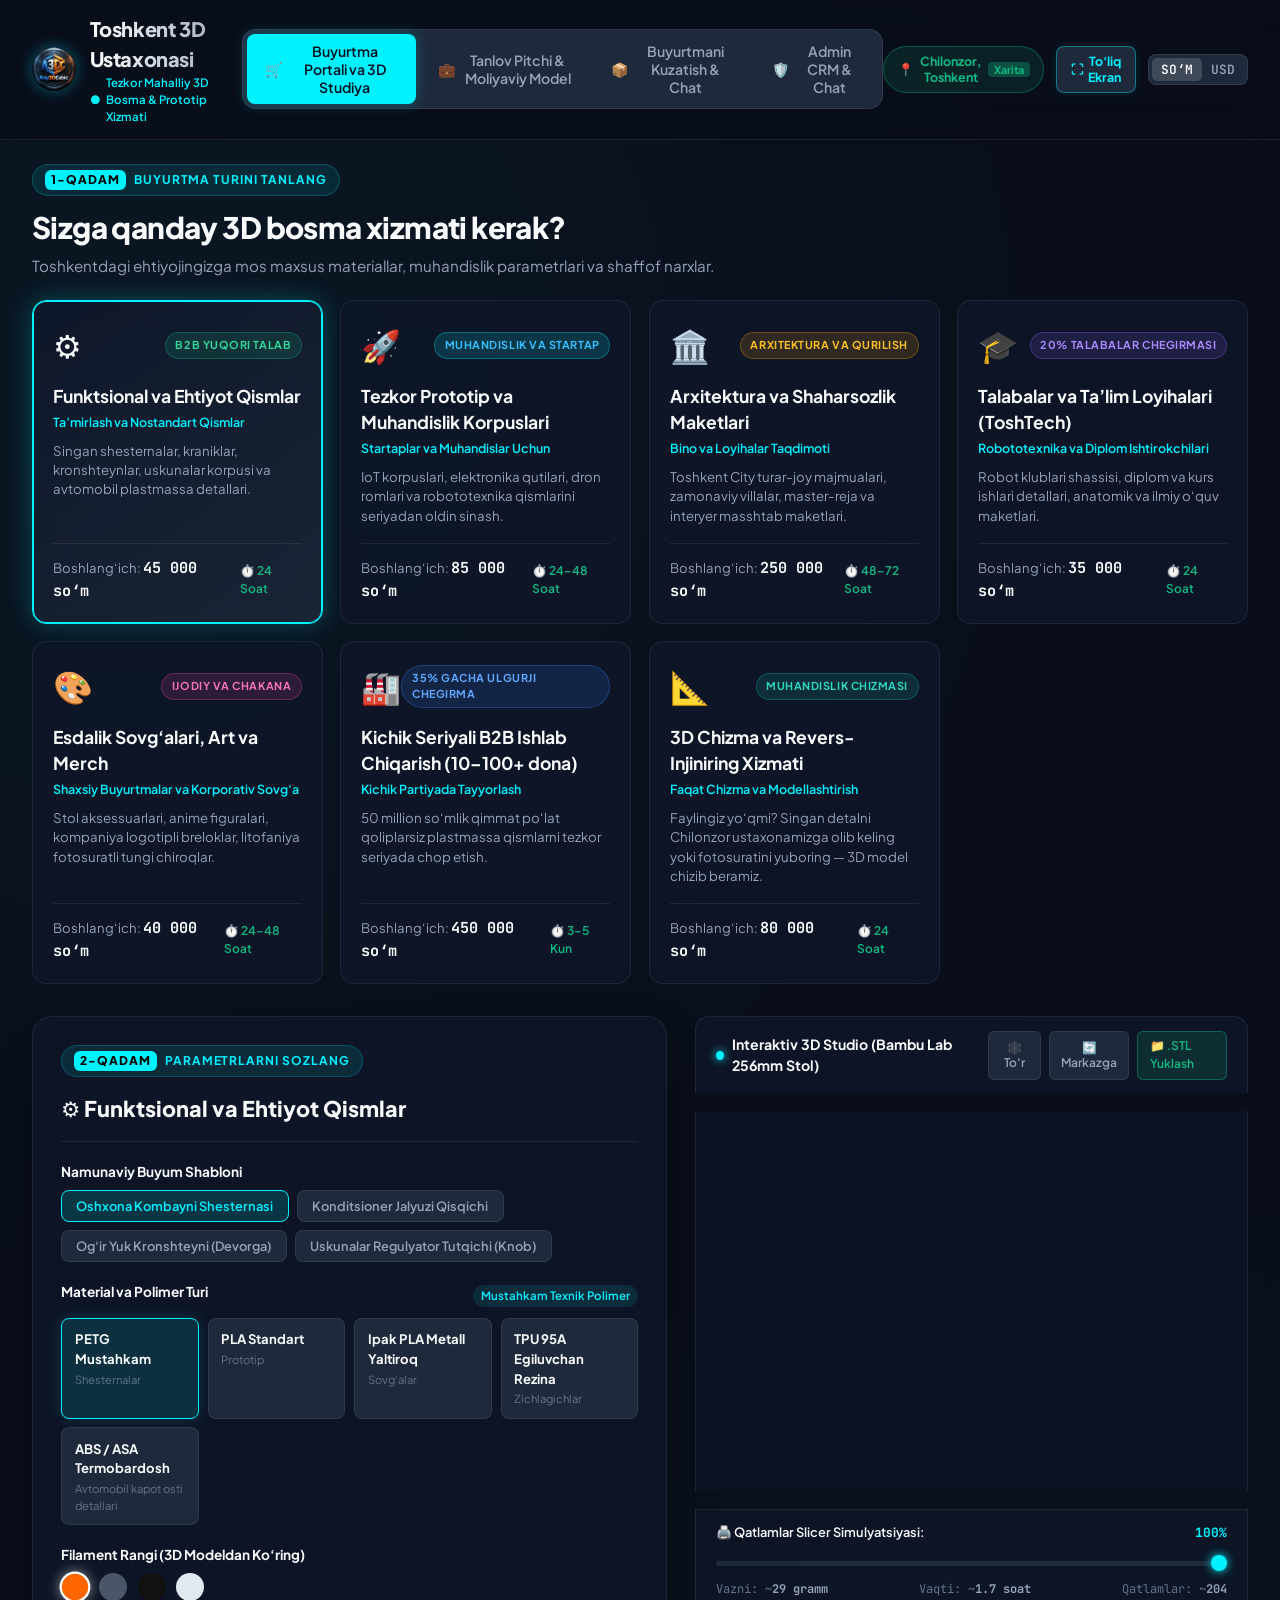
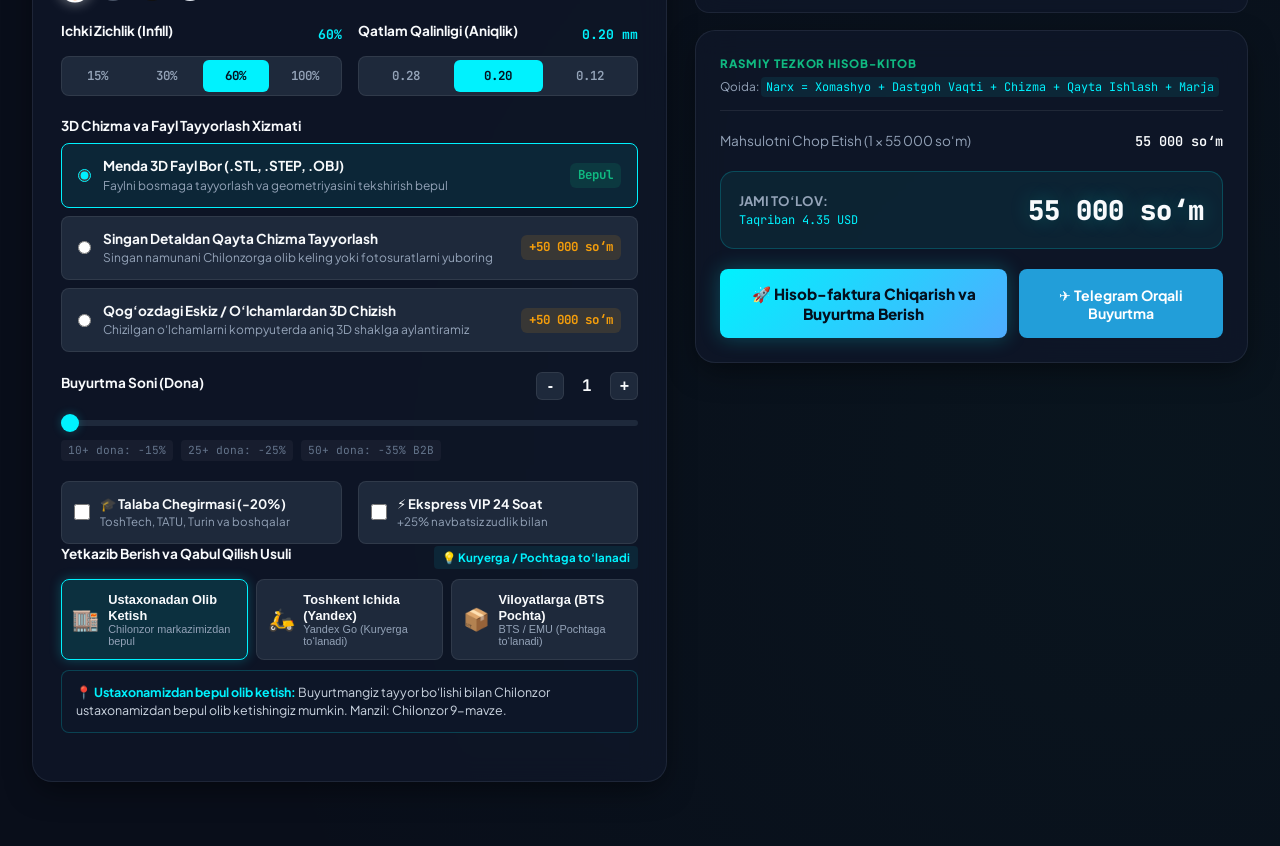
==== 3dprinter/index.html @ c1757b17 "Fix Telegram inline buttons, remove simulation panel from client UI, route approvals exclusively to " ====
<!doctype html>
<html lang="uz">
  <head>
    <meta charset="UTF-8" />
    <meta name="viewport" content="width=device-width, initial-scale=1.0, maximum-scale=1.0, user-scalable=no, viewport-fit=cover" />
    <title>Toshkent 3D Ustaxonasi | 3D Bosma va Tezkor Prototip Xizmati | Biznes Reja va Buyurtma Portali</title>
    <meta name="description" content="Toshkentda tezkor 3D bosma va nostandart ehtiyot qismlar ustaxonasi. Singan shesternalar, muhandislik korpuslari, talabalar loyihalari va me'moriy maketlar 24-48 soat ichida." />
    
    <!-- Telegram Web App SDK (Avtomatik to'liq ekran va Telegram integratsiyasi) -->
    <script src="https://telegram.org/js/telegram-web-app.js"></script>
    <script>
      (function() {
        function expandToFullscreen() {
          if (window.Telegram && window.Telegram.WebApp) {
            var tg = window.Telegram.WebApp;
            try {
              tg.ready();
              tg.expand();
              if (typeof tg.requestFullscreen === 'function') {
                tg.requestFullscreen();
              }
              if (typeof tg.enableClosingConfirmation === 'function') {
                tg.enableClosingConfirmation();
              }
              if (typeof tg.setHeaderColor === 'function') {
                tg.setHeaderColor('#090e1a');
              }
              if (typeof tg.setBackgroundColor === 'function') {
                tg.setBackgroundColor('#090e1a');
              }
            } catch (err) {}
          }
        }
        // Birinchi millisekunddayoq to'liq ekranga yoyish
        expandToFullscreen();
        document.addEventListener('DOMContentLoaded', expandToFullscreen);
        window.addEventListener('load', expandToFullscreen);
        window.addEventListener('focus', expandToFullscreen);
        document.addEventListener('touchstart', expandToFullscreen, { passive: true });
        document.addEventListener('click', expandToFullscreen, { passive: true });

        // Telegram WebView ochilishi davomida dastlabki 5 soniya uzluksiz to'liq ekranga yoyib turish
        var count = 0;
        var poller = setInterval(function() {
          count++;
          expandToFullscreen();
          if (count > 50) {
            clearInterval(poller);
          }
        }, 100);
      })();
    </script>

    <!-- Google Fonts: Plus Jakarta Sans & JetBrains Mono -->
    <link rel="preconnect" href="https://fonts.googleapis.com">
    <link rel="preconnect" href="https://fonts.gstatic.com" crossorigin>
    <link href="https://fonts.googleapis.com/css2?family=JetBrains+Mono:wght@400;500;600;700&family=Plus+Jakarta+Sans:wght@300;400;500;600;700;800&display=swap" rel="stylesheet">

    <!-- Favicon (Any3DCubic 4K Logo) -->
    <link rel="icon" type="image/png" href="./favicon.png" />
    <link rel="apple-touch-icon" href="./logo_128.png" />
    <script type="module" crossorigin src="./assets/index-IKnGh4cv.js"></script>
    <link rel="stylesheet" crossorigin href="./assets/index-DIumQGOo.css">
  </head>
  <body>
    <div id="app"></div>
  </body>
</html>
---- 3dprinter/assets/index-DIumQGOo.css ----
:root{--bg-primary: #090e1a;--bg-secondary: #0f172a;--bg-tertiary: #1e293b;--bg-card: rgba(15, 23, 42, .75);--bg-glass: rgba(30, 41, 59, .5);--border-subtle: rgba(255, 255, 255, .08);--border-focus: rgba(0, 242, 254, .5);--border-card: rgba(148, 163, 184, .12);--accent-cyan: #00f2fe;--accent-cyan-glow: rgba(0, 242, 254, .25);--accent-emerald: #10b981;--accent-emerald-glow: rgba(16, 185, 129, .25);--accent-amber: #f59e0b;--accent-purple: #8b5cf6;--accent-pink: #ec4899;--accent-red: #ef4444;--text-main: #f8fafc;--text-muted: #94a3b8;--text-dim: #64748b;--font-main: "Plus Jakarta Sans", system-ui, -apple-system, sans-serif;--font-mono: "JetBrains Mono", monospace;--radius-sm: 8px;--radius-md: 14px;--radius-lg: 20px;--radius-xl: 28px;--shadow-card: 0 10px 30px -5px rgba(0, 0, 0, .5);--shadow-glow: 0 0 25px rgba(0, 242, 254, .15);--transition: all .25s cubic-bezier(.16, 1, .3, 1)}*{margin:0;padding:0;box-sizing:border-box}html,body{min-height:100vh;min-height:var(--tg-viewport-stable-height, 100vh);width:100%}body{font-family:var(--font-main);background-color:var(--bg-primary);color:var(--text-main);line-height:1.5;-webkit-font-smoothing:antialiased;background-image:radial-gradient(circle at 10% 15%,rgba(0,242,254,.04) 0%,transparent 40%),radial-gradient(circle at 90% 85%,rgba(16,185,129,.04) 0%,transparent 40%);min-height:100vh;overflow-x:hidden}::-webkit-scrollbar{width:8px;height:8px}::-webkit-scrollbar-track{background:var(--bg-primary)}::-webkit-scrollbar-thumb{background:var(--bg-tertiary);border-radius:4px}::-webkit-scrollbar-thumb:hover{background:var(--accent-cyan)}.app-navbar{position:sticky;top:0;z-index:100;background:#090e1ad9;backdrop-filter:blur(20px);-webkit-backdrop-filter:blur(20px);border-bottom:1px solid var(--border-subtle);padding:.85rem 2rem;display:flex;align-items:center;justify-content:space-between}.brand-group{display:flex;align-items:center;gap:.85rem;cursor:pointer}.brand-icon{width:44px;height:44px;background:transparent;border-radius:50%;display:flex;align-items:center;justify-content:center;font-size:1.4rem;box-shadow:0 0 15px #00f2fe59;overflow:hidden;flex-shrink:0}.nav-logo-img{width:100%;height:100%;object-fit:cover;border-radius:50%}.brand-text h1{font-size:1.25rem;font-weight:800;letter-spacing:-.02em;background:linear-gradient(to right,#fff,#94a3b8);-webkit-background-clip:text;-webkit-text-fill-color:transparent}.brand-sub{font-size:.72rem;color:var(--accent-cyan);font-weight:600;display:flex;align-items:center;gap:.35rem}.mode-switcher-nav{display:flex;background:var(--bg-tertiary);padding:4px;border-radius:var(--radius-md);border:1px solid var(--border-subtle);gap:4px}.nav-tab-btn{background:transparent;border:none;color:var(--text-muted);font-family:var(--font-main);font-weight:600;font-size:.88rem;padding:.5rem 1.1rem;border-radius:var(--radius-sm);cursor:pointer;transition:var(--transition);display:flex;align-items:center;gap:.5rem}.tab-text-short{display:none}.tab-text-full{display:inline}.nav-tab-btn:hover{color:var(--text-main);background:#ffffff0d}.nav-tab-btn.active{background:var(--accent-cyan);color:#04101e;box-shadow:0 0 15px var(--accent-cyan-glow)}.nav-tab-btn.active-pitch{background:var(--accent-emerald);color:#04140c;box-shadow:0 0 15px var(--accent-emerald-glow)}.header-right-tools{display:flex;align-items:center;gap:.75rem}.btn-fullscreen-toggle{background:var(--bg-tertiary);border:1px solid rgba(0,242,254,.4);color:var(--accent-cyan);font-family:var(--font-main);font-size:.78rem;font-weight:700;padding:.42rem .85rem;border-radius:var(--radius-sm);cursor:pointer;display:flex;align-items:center;gap:.35rem;transition:var(--transition);box-shadow:0 0 10px #00f2fe1a}.btn-fullscreen-toggle:hover{background:var(--accent-cyan);color:#000;box-shadow:0 0 18px var(--accent-cyan-glow);transform:translateY(-1px)}.currency-toggle{display:flex;background:var(--bg-tertiary);border-radius:var(--radius-sm);padding:3px;border:1px solid var(--border-subtle)}.curr-btn{background:transparent;border:none;color:var(--text-muted);font-family:var(--font-mono);font-size:.8rem;font-weight:600;padding:3px 9px;border-radius:5px;cursor:pointer;transition:var(--transition)}.curr-btn.active{background:#ffffff26;color:var(--text-main)}.btn-location-pill{font-size:.78rem;font-weight:700;padding:.4rem .85rem;border-radius:999px;background:#10b9811f;color:var(--accent-emerald);border:1px solid rgba(16,185,129,.35);display:flex;align-items:center;gap:.4rem;cursor:pointer;transition:var(--transition);font-family:var(--font-main)}.btn-location-pill:hover{background:#10b98140;border-color:#10b981;transform:translateY(-1px);box-shadow:0 0 12px #10b98159}.btn-location-pill .loc-tag{font-size:.68rem;background:#10b9814d;padding:1px 6px;border-radius:4px}.nav-tab-btn.active-admin{background:#00f2fe2e;color:var(--accent-cyan);border-color:var(--accent-cyan);box-shadow:0 0 15px #00f2fe59}.configurator-wrapper{max-width:1440px;margin:0 auto;padding:1.5rem 2rem 4rem}.section-block{margin-bottom:2rem}.section-header{margin-bottom:1.4rem}.step-tag{display:inline-flex;align-items:center;gap:.5rem;font-size:.75rem;font-weight:700;text-transform:uppercase;letter-spacing:.08em;color:var(--accent-cyan);background:#00f2fe1a;padding:.3rem .75rem;border-radius:999px;margin-bottom:.6rem;border:1px solid rgba(0,242,254,.2)}.step-num{color:var(--text-main);background:var(--accent-cyan);color:#000;padding:1px 6px;border-radius:6px;font-weight:800}.section-title{font-size:1.85rem;font-weight:800;letter-spacing:-.02em;margin-bottom:.35rem}.section-subtitle{color:var(--text-muted);font-size:.95rem}.order-type-grid{display:grid;grid-template-columns:repeat(auto-fill,minmax(280px,1fr));gap:1.1rem}.order-type-card{background:var(--bg-card);border:1px solid var(--border-card);border-radius:var(--radius-md);padding:1.25rem;cursor:pointer;transition:var(--transition);position:relative;display:flex;flex-direction:column;justify-content:space-between;-webkit-backdrop-filter:blur(14px);backdrop-filter:blur(14px)}.order-type-card:hover{transform:translateY(-3px);border-color:#00f2fe66;box-shadow:0 12px 25px -8px #00f2fe33}.order-type-card.active{border-color:var(--accent-cyan);background:linear-gradient(145deg,#0f172ae6,#1e293bcc);box-shadow:0 0 25px #00f2fe40,inset 0 0 0 1px var(--accent-cyan)}.card-top-row{display:flex;align-items:center;justify-content:space-between;margin-bottom:.85rem}.type-icon{font-size:2rem}.type-badge{font-size:.68rem;font-weight:700;text-transform:uppercase;letter-spacing:.05em;padding:.25rem .6rem;border-radius:999px}.badge-emerald{background:#10b98126;color:#34d399;border:1px solid rgba(16,185,129,.3)}.badge-cyan{background:#00f2fe26;color:#38bdf8;border:1px solid rgba(0,242,254,.3)}.badge-amber{background:#f59e0b26;color:#fbbf24;border:1px solid rgba(245,158,11,.3)}.badge-purple{background:#8b5cf626;color:#a78bfa;border:1px solid rgba(139,92,246,.3)}.badge-pink{background:#ec489926;color:#f472b6;border:1px solid rgba(236,72,153,.3)}.badge-blue{background:#3b82f626;color:#60a5fa;border:1px solid rgba(59,130,246,.3)}.badge-teal{background:#14b8a626;color:#2dd4bf;border:1px solid rgba(20,184,166,.3)}.type-title{font-size:1.1rem;font-weight:700;color:var(--text-main);margin-bottom:.2rem}.type-uz{font-size:.78rem;color:var(--accent-cyan);font-weight:600;margin-bottom:.6rem}.type-desc{font-size:.83rem;color:var(--text-muted);line-height:1.45;margin-bottom:1.1rem;flex-grow:1}.type-footer{display:flex;align-items:center;justify-content:space-between;padding-top:.85rem;border-top:1px solid var(--border-subtle);font-size:.82rem}.type-price{color:var(--text-muted)}.type-price strong{color:var(--text-main);font-family:var(--font-mono);font-size:.95rem}.type-turnaround{font-size:.75rem;font-weight:600;color:var(--accent-emerald)}.workspace-grid{display:grid;grid-template-columns:1.15fr 1fr;gap:1.75rem;align-items:start}@media (max-width: 1080px){.workspace-grid{grid-template-columns:1fr}}.specs-panel{background:var(--bg-card);border:1px solid var(--border-card);border-radius:var(--radius-lg);padding:1.75rem;-webkit-backdrop-filter:blur(14px);backdrop-filter:blur(14px);box-shadow:var(--shadow-card)}.panel-header{margin-bottom:1.25rem;padding-bottom:1rem;border-bottom:1px solid var(--border-subtle)}.panel-title{font-size:1.35rem;font-weight:800;margin-top:.4rem}.form-group{margin-bottom:1.25rem}.label-row{display:flex;align-items:center;justify-content:space-between;margin-bottom:.5rem}.group-label{font-size:.85rem;font-weight:700;color:var(--text-main);display:block;margin-bottom:.45rem}.spec-info-badge{font-size:.72rem;color:var(--accent-cyan);background:#00f2fe1a;padding:2px 8px;border-radius:999px;font-weight:600}.value-highlight{font-family:var(--font-mono);font-size:.82rem;color:var(--accent-cyan);font-weight:700}.preset-pill-row{display:flex;flex-wrap:wrap;gap:.5rem}.preset-pill{background:var(--bg-tertiary);border:1px solid var(--border-subtle);color:var(--text-muted);font-family:var(--font-main);font-size:.8rem;font-weight:600;padding:.45rem .9rem;border-radius:var(--radius-sm);cursor:pointer;transition:var(--transition)}.preset-pill:hover{background:#ffffff14;color:var(--text-main)}.preset-pill.active{background:#00f2fe26;border-color:var(--accent-cyan);color:var(--accent-cyan)}.material-card-row{display:grid;grid-template-columns:repeat(auto-fill,minmax(130px,1fr));gap:.55rem}.material-chip{background:var(--bg-tertiary);border:1px solid var(--border-subtle);border-radius:var(--radius-sm);padding:.65rem .8rem;cursor:pointer;transition:var(--transition)}.material-chip:hover{background:#ffffff0f}.material-chip.active{border-color:var(--accent-cyan);background:#00f2fe1f;box-shadow:0 0 15px #00f2fe26}.mat-name{font-size:.82rem;font-weight:700;color:var(--text-main);margin-bottom:2px}.mat-prop{font-size:.7rem;color:var(--text-dim)}.color-picker-row{display:flex;gap:.65rem;align-items:center}.color-dot{width:28px;height:28px;border-radius:50%;border:2px solid transparent;cursor:pointer;transition:var(--transition);position:relative}.color-dot:hover{transform:scale(1.15)}.color-dot.active{border-color:#fff;box-shadow:0 0 12px #ffffff80;transform:scale(1.1)}.form-row-dual{display:grid;grid-template-columns:1fr 1fr;gap:1rem}@media (max-width: 600px){.form-row-dual{grid-template-columns:1fr}}.segmented-control{display:flex;background:var(--bg-tertiary);border:1px solid var(--border-subtle);border-radius:var(--radius-sm);padding:3px;gap:3px}.segment-btn{flex:1;background:transparent;border:none;color:var(--text-muted);font-family:var(--font-mono);font-size:.78rem;font-weight:600;padding:.45rem .3rem;border-radius:6px;cursor:pointer;transition:var(--transition);text-align:center}.segment-btn:hover{color:var(--text-main)}.segment-btn.active{background:var(--accent-cyan);color:#04101e;font-weight:700}.radio-option-list{display:flex;flex-direction:column;gap:.5rem}.radio-card{display:flex;align-items:center;justify-content:space-between;background:var(--bg-tertiary);border:1px solid var(--border-subtle);border-radius:var(--radius-sm);padding:.75rem 1rem;cursor:pointer;transition:var(--transition);gap:.75rem}.radio-card:hover{background:#ffffff0d}.radio-card.active{border-color:var(--accent-cyan);background:#00f2fe14}.radio-card input{accent-color:var(--accent-cyan)}.radio-content{flex-grow:1}.radio-title{font-size:.85rem;font-weight:700;color:var(--text-main)}.radio-desc{font-size:.75rem;color:var(--text-muted)}.fee-tag{font-family:var(--font-mono);font-size:.78rem;font-weight:700;color:var(--accent-amber);background:#f59e0b1f;padding:3px 8px;border-radius:6px}.fee-tag.free{color:var(--accent-emerald);background:#10b9811f}.custom-slider{width:100%;-webkit-appearance:none;height:6px;border-radius:3px;background:var(--bg-tertiary);outline:none;cursor:pointer;margin:.5rem 0}.custom-slider::-webkit-slider-thumb{-webkit-appearance:none;-moz-appearance:none;appearance:none;width:18px;height:18px;border-radius:50%;background:var(--accent-cyan);cursor:pointer;box-shadow:0 0 10px var(--accent-cyan-glow);transition:var(--transition)}.custom-slider::-webkit-slider-thumb:hover{transform:scale(1.2)}.qty-counter{display:flex;align-items:center;gap:.5rem}.qty-btn{width:28px;height:28px;background:var(--bg-tertiary);border:1px solid var(--border-subtle);border-radius:6px;color:var(--text-main);font-size:1rem;font-weight:700;cursor:pointer;display:flex;align-items:center;justify-content:center}.qty-btn:hover{background:var(--accent-cyan);color:#000}.qty-num{font-family:var(--font-mono);font-weight:700;min-width:30px;text-align:center}.discount-pills{display:flex;gap:.5rem;margin-top:.35rem}.disc-pill{font-size:.7rem;font-family:var(--font-mono);color:var(--text-dim);background:#ffffff0a;padding:2px 7px;border-radius:4px}.disc-pill.highlight{color:var(--accent-emerald);background:#10b98126;font-weight:700}.checkbox-box{background:var(--bg-tertiary);border:1px solid var(--border-subtle);border-radius:var(--radius-sm);padding:.75rem;cursor:pointer;transition:var(--transition)}.checkbox-box.active{border-color:var(--accent-purple);background:#8b5cf61a}.checkbox-label{display:flex;align-items:center;gap:.65rem;cursor:pointer}.checkbox-label input{accent-color:var(--accent-purple);width:16px;height:16px}.check-title{font-size:.82rem;font-weight:700;color:var(--text-main)}.check-sub{font-size:.72rem;color:var(--text-muted)}.delivery-segmented{display:flex;flex-direction:column;gap:.45rem}.deliv-btn{background:var(--bg-tertiary);border:1px solid var(--border-subtle);border-radius:var(--radius-sm);padding:.7rem .9rem;color:var(--text-muted);font-family:var(--font-main);font-size:.82rem;font-weight:600;cursor:pointer;text-align:left;transition:var(--transition)}.deliv-btn:hover{background:#ffffff0d;color:var(--text-main)}.deliv-btn.active{border-color:var(--accent-emerald);background:#10b9811a;color:#34d399}.viewport-panel{display:flex;flex-direction:column;gap:1.1rem}.viewport-header{display:flex;align-items:center;justify-content:space-between;background:var(--bg-card);border:1px solid var(--border-card);border-radius:var(--radius-md) var(--radius-md) 0 0;padding:.85rem 1.25rem;border-bottom:none}.viewport-title-group{display:flex;align-items:center;gap:.5rem}.live-dot{width:9px;height:9px;border-radius:50%;background:var(--accent-cyan);box-shadow:0 0 10px var(--accent-cyan);animation:pulseLive 2s infinite}@keyframes pulseLive{0%{transform:scale(.95);opacity:.7}50%{transform:scale(1.2);opacity:1}to{transform:scale(.95);opacity:.7}}.viewport-heading{font-size:.88rem;font-weight:700;color:var(--text-main)}.viewport-tools{display:flex;gap:.5rem}.tool-btn{background:var(--bg-tertiary);border:1px solid var(--border-subtle);color:var(--text-muted);font-family:var(--font-main);font-size:.75rem;font-weight:600;padding:.35rem .7rem;border-radius:6px;cursor:pointer;transition:var(--transition)}.tool-btn:hover{background:#ffffff1a;color:var(--text-main)}.tool-btn.active{background:var(--accent-cyan);color:#000;font-weight:700}.tool-btn.upload-btn{background:#10b98126;border-color:#10b98166;color:var(--accent-emerald)}.tool-btn.upload-btn:hover{background:var(--accent-emerald);color:#000}.three-canvas-frame{width:100%;height:380px;background:#0b1120;border-left:1px solid var(--border-card);border-right:1px solid var(--border-card);position:relative;overflow:hidden;cursor:grab}.three-canvas-frame:active{cursor:grabbing}.three-canvas-frame canvas{width:100%!important;height:100%!important;display:block}.slicer-control-bar{background:var(--bg-card);border:1px solid var(--border-card);border-radius:0 0 var(--radius-md) var(--radius-md);padding:.85rem 1.25rem;-webkit-backdrop-filter:blur(14px);backdrop-filter:blur(14px)}.slicer-info{display:flex;justify-content:space-between;font-size:.8rem;margin-bottom:.35rem}.slicer-label{font-weight:600;color:var(--text-main)}.slicer-val{font-family:var(--font-mono);font-weight:700;color:var(--accent-cyan)}.slicer-slider{width:100%;-webkit-appearance:none;height:5px;border-radius:3px;background:var(--bg-tertiary);outline:none;cursor:pointer}.slicer-slider::-webkit-slider-thumb{-webkit-appearance:none;-moz-appearance:none;appearance:none;width:16px;height:16px;border-radius:50%;background:#00f2fe;cursor:pointer;box-shadow:0 0 10px #00f2fe}.slicer-stats{display:flex;justify-content:space-between;margin-top:.5rem;font-size:.75rem;color:var(--text-dim);font-family:var(--font-mono)}.slicer-stats strong{color:var(--text-muted)}.pricing-summary-card{background:var(--bg-card);border:1px solid var(--border-card);border-radius:var(--radius-lg);padding:1.5rem;-webkit-backdrop-filter:blur(14px);backdrop-filter:blur(14px);box-shadow:var(--shadow-card)}.pricing-card-header{display:flex;flex-direction:column;gap:.35rem;margin-bottom:1.2rem;padding-bottom:.85rem;border-bottom:1px solid var(--border-subtle)}.quote-tag{font-size:.72rem;font-weight:800;text-transform:uppercase;letter-spacing:.08em;color:var(--accent-emerald)}.pricing-rule-formula{font-size:.74rem;color:var(--text-muted)}.pricing-rule-formula code{font-family:var(--font-mono);color:var(--accent-cyan);background:#00f2fe14;padding:2px 5px;border-radius:4px}.pricing-rows{display:flex;flex-direction:column;gap:.55rem;margin-bottom:1.25rem}.price-row{display:flex;justify-content:space-between;font-size:.85rem;color:var(--text-muted)}.price-row span:last-child{font-family:var(--font-mono);font-weight:600;color:var(--text-main)}.discount-row{color:var(--accent-emerald)}.student-discount-row{color:var(--accent-purple)}.neg-price{color:var(--accent-emerald)!important}.grand-total-row{display:flex;align-items:center;justify-content:space-between;padding:1.1rem;background:#00f2fe0f;border:1px solid rgba(0,242,254,.2);border-radius:var(--radius-md);margin-bottom:1.25rem}.total-label-group{display:flex;flex-direction:column}.total-label{font-size:.82rem;font-weight:700;text-transform:uppercase;color:var(--text-muted)}.approx-usd{font-family:var(--font-mono);font-size:.75rem;color:var(--accent-cyan)}.total-amount{font-family:var(--font-mono);font-size:1.7rem;font-weight:800;color:var(--text-main);text-shadow:0 0 20px var(--accent-cyan-glow)}.order-action-buttons{display:grid;grid-template-columns:1.4fr 1fr;gap:.75rem}@media (max-width: 500px){.order-action-buttons{grid-template-columns:1fr}}.btn-primary-order{background:linear-gradient(135deg,#00f2fe,#4facfe);border:none;color:#04101e;font-family:var(--font-main);font-size:.95rem;font-weight:800;padding:.95rem 1.2rem;border-radius:var(--radius-sm);cursor:pointer;box-shadow:0 0 20px var(--accent-cyan-glow);transition:var(--transition);display:flex;align-items:center;justify-content:center;gap:.5rem}.btn-primary-order:hover{transform:translateY(-2px);box-shadow:0 0 30px #00f2fe66}.btn-secondary-telegram{background:#229ed9;border:none;color:#fff;font-family:var(--font-main);font-size:.88rem;font-weight:700;padding:.95rem 1rem;border-radius:var(--radius-sm);cursor:pointer;transition:var(--transition);display:flex;align-items:center;justify-content:center;gap:.4rem}.btn-secondary-telegram:hover{background:#2bb3f5;transform:translateY(-2px)}.order-modal-backdrop{position:fixed;top:0;right:0;bottom:0;left:0;background:#000000bf;-webkit-backdrop-filter:blur(12px);backdrop-filter:blur(12px);z-index:1000;display:flex;align-items:center;justify-content:center;padding:1.5rem}.order-modal-card{background:var(--bg-secondary);border:1px solid var(--border-card);border-radius:var(--radius-lg);max-width:650px;width:100%;max-height:90vh;overflow-y:auto;padding:2rem;position:relative;box-shadow:var(--shadow-card)}.modal-close-btn{position:absolute;top:1.25rem;right:1.25rem;background:transparent;border:none;color:var(--text-muted);font-size:1.75rem;cursor:pointer;transition:var(--transition)}.modal-close-btn:hover{color:var(--text-main)}.modal-header{text-align:center;margin-bottom:1.5rem}.success-icon-badge{font-size:2.2rem;margin-bottom:.5rem}.modal-title{font-size:1.45rem;font-weight:800;margin-bottom:.35rem}.modal-desc{font-size:.88rem;color:var(--text-muted)}.order-invoice-preview{background:#fff;color:#0f172a;border-radius:var(--radius-sm);padding:1.5rem;margin-bottom:1.5rem;box-shadow:0 4px 15px #00000026}.invoice-top{display:flex;justify-content:space-between;border-bottom:2px solid #e2e8f0;padding-bottom:1rem;margin-bottom:1rem}.invoice-company{font-size:1.05rem;font-weight:800;color:#0f172a}.invoice-district{font-size:.75rem;color:#64748b}.invoice-meta{text-align:right}.order-num{font-family:var(--font-mono);font-weight:800;font-size:1.05rem;color:#0284c7}.order-date{font-size:.75rem;color:#64748b}.invoice-details-grid{display:grid;grid-template-columns:1fr 1fr;gap:.75rem;margin-bottom:1rem;font-size:.82rem}.inv-k{color:#64748b;display:block;font-size:.72rem}.inv-v{color:#0f172a}.invoice-total-box{display:flex;align-items:center;justify-content:space-between;border-top:2px dashed #cbd5e1;padding-top:.85rem;font-size:.95rem;font-weight:700}.inv-sum{font-family:var(--font-mono);font-size:1.35rem;color:#0f172a}.order-checkout-form{display:flex;flex-direction:column;gap:.85rem}.form-field{display:flex;flex-direction:column;gap:.35rem}.form-field label{font-size:.78rem;font-weight:700;color:var(--text-main)}.form-field input,.form-field textarea{background:var(--bg-tertiary);border:1px solid var(--border-subtle);border-radius:var(--radius-sm);padding:.65rem .85rem;color:var(--text-main);font-family:var(--font-main);font-size:.88rem;outline:none;transition:var(--transition)}.form-field input:focus,.form-field textarea:focus{border-color:var(--accent-cyan);box-shadow:0 0 10px var(--accent-cyan-glow)}.modal-actions{display:grid;grid-template-columns:1.5fr 1fr;gap:.75rem;margin-top:.75rem}.btn-confirm-order{background:var(--accent-emerald);border:none;color:#04140c;font-family:var(--font-main);font-size:.9rem;font-weight:800;padding:.85rem 1rem;border-radius:var(--radius-sm);cursor:pointer;transition:var(--transition)}.btn-confirm-order:hover{background:#34d399}.btn-print-invoice{background:var(--bg-tertiary);border:1px solid var(--border-subtle);color:var(--text-main);font-family:var(--font-main);font-size:.85rem;font-weight:700;padding:.85rem 1rem;border-radius:var(--radius-sm);cursor:pointer}.payment-upload-card{background:var(--bg-tertiary);border:1px solid var(--border-card);border-radius:var(--radius-md);padding:1.15rem;margin-top:.5rem}.payment-card-header{margin-bottom:.85rem}.pay-badge{display:inline-block;font-size:.72rem;font-weight:800;color:var(--accent-cyan);background:#00f2fe1f;padding:.25rem .65rem;border-radius:999px;margin-bottom:.35rem;border:1px solid rgba(0,242,254,.25)}.pay-title{font-size:1.05rem;font-weight:800;color:var(--text-main);margin-bottom:.2rem}.pay-desc{font-size:.78rem;color:var(--text-muted)}.card-details-box{background:linear-gradient(135deg,#1e293b,#0f172a);border:1px solid rgba(255,255,255,.12);border-radius:var(--radius-sm);padding:.85rem 1rem;margin-bottom:.85rem;box-shadow:0 4px 15px #00000040}.card-top-info{display:flex;align-items:center;justify-content:space-between;margin-bottom:.4rem}.card-brand{font-size:.68rem;font-family:var(--font-mono);font-weight:700;color:#94a3b8;letter-spacing:.05em}.btn-copy-card{background:#00f2fe26;border:1px solid var(--accent-cyan);color:var(--accent-cyan);font-size:.72rem;font-weight:700;padding:.25rem .6rem;border-radius:5px;cursor:pointer;transition:var(--transition)}.btn-copy-card:hover{background:var(--accent-cyan);color:#000}.card-number-display{font-family:var(--font-mono);font-size:1.25rem;font-weight:800;letter-spacing:.1em;color:#fff;margin-bottom:.25rem}.card-holder-name{font-size:.75rem;color:#94a3b8}.receipt-dropzone-wrapper{background:#0f172a99;border:2px dashed rgba(0,242,254,.35);border-radius:var(--radius-sm);padding:1rem;text-align:center;transition:var(--transition)}.receipt-dropzone-wrapper:hover{border-color:var(--accent-cyan);background:#00f2fe0a}.receipt-prompt-area{display:flex;flex-direction:column;align-items:center;gap:.35rem}.receipt-icon{font-size:2rem}.receipt-text-bold{font-size:.88rem;font-weight:700;color:var(--text-main)}.receipt-text-muted{font-size:.74rem;color:var(--text-muted);margin-bottom:.4rem}.btn-select-receipt{background:var(--accent-cyan);border:none;color:#04101e;font-family:var(--font-main);font-size:.82rem;font-weight:700;padding:.5rem 1.1rem;border-radius:var(--radius-sm);cursor:pointer;transition:var(--transition)}.btn-select-receipt:hover{transform:translateY(-1px);box-shadow:0 0 15px var(--accent-cyan-glow)}.receipt-preview-area{display:flex;align-items:center;gap:1rem;background:#10b98114;border:1px solid rgba(16,185,129,.3);border-radius:var(--radius-sm);padding:.65rem}.receipt-preview-area img{width:60px;height:60px;object-fit:cover;border-radius:6px;border:1px solid var(--border-subtle)}.receipt-preview-info{display:flex;flex-direction:column;align-items:flex-start;gap:.35rem;flex:1}.receipt-badge-ok{font-size:.78rem;font-weight:700;color:var(--accent-emerald)}.btn-clear-receipt{background:transparent;border:none;color:#ef4444;font-size:.72rem;font-weight:600;cursor:pointer;padding:0}.order-success-card{text-align:center;padding:1.5rem 1rem}.success-icon-anim{font-size:3.5rem;animation:bounce 1s infinite alternate;margin-bottom:.75rem}@keyframes bounce{0%{transform:translateY(0)}to{transform:translateY(-8px)}}.success-title{font-size:1.5rem;font-weight:800;color:var(--text-main);margin-bottom:.35rem}.success-order-badge{display:inline-block;font-family:var(--font-mono);font-size:1.15rem;font-weight:800;color:var(--accent-cyan);background:#00f2fe1f;padding:.35rem .9rem;border-radius:var(--radius-sm);border:1px solid rgba(0,242,254,.3);margin-bottom:.85rem}.success-sub{font-size:.85rem;color:var(--text-muted);line-height:1.5;margin-bottom:1.25rem}.live-bot-banner{background:linear-gradient(135deg,#00f2fe1f,#10b9811f);border:1px solid var(--accent-cyan);border-radius:var(--radius-md);padding:1rem;margin-bottom:1.5rem;display:flex;align-items:center;gap:.85rem;text-align:left}.live-dot-pulse{width:14px;height:14px;border-radius:50%;background:var(--accent-emerald);box-shadow:0 0 12px var(--accent-emerald);animation:pulse-dot 1.5s infinite;flex-shrink:0}@keyframes pulse-dot{0%{transform:scale(.95);box-shadow:0 0 #10b981b3}70%{transform:scale(1.1);box-shadow:0 0 0 8px #10b98100}to{transform:scale(.95);box-shadow:0 0 #10b98100}}.live-banner-text{display:flex;flex-direction:column;gap:.2rem}.live-banner-text strong{font-size:.88rem;color:#fff}.live-banner-text span{font-size:.76rem;color:#94a3b8}.success-btn-group{display:flex;flex-direction:column;gap:.65rem}.btn-success-tracker{background:var(--accent-emerald);border:none;color:#04140c;font-family:var(--font-main);font-size:.92rem;font-weight:800;padding:.9rem;border-radius:var(--radius-sm);cursor:pointer;transition:var(--transition)}.btn-success-tracker:hover{background:#34d399;transform:translateY(-1px)}.btn-success-tg{background:#229ed9;color:#fff;text-decoration:none;font-size:.85rem;font-weight:700;padding:.8rem;border-radius:var(--radius-sm);text-align:center;display:block}.order-verifying-card{text-align:center;padding:1.25rem .85rem}.verifying-radar-anim{position:relative;width:72px;height:72px;margin:0 auto .85rem;display:flex;align-items:center;justify-content:center}.radar-ping{position:absolute;width:100%;height:100%;border-radius:50%;background:#f59e0b33;border:2px solid #f59e0b;animation:radar-expand 1.8s infinite cubic-bezier(.215,.61,.355,1)}@keyframes radar-expand{0%{transform:scale(.6);opacity:.9}to{transform:scale(1.4);opacity:0}}.radar-core{width:48px;height:48px;border-radius:50%;background:#f59e0b40;border:1px solid #f59e0b;display:flex;align-items:center;justify-content:center;font-size:1.5rem;z-index:2;box-shadow:0 0 15px #f59e0b66}.verifying-status-badge{display:inline-block;font-family:var(--font-mono);font-size:.72rem;font-weight:800;color:#f59e0b;background:#f59e0b1f;border:1px solid rgba(245,158,11,.35);padding:.3rem .8rem;border-radius:var(--radius-sm);margin-bottom:.65rem;letter-spacing:.05em}.verifying-title{font-size:1.35rem;font-weight:800;color:#fff;margin-bottom:.35rem}.verifying-desc{font-size:.82rem;color:var(--text-muted);line-height:1.5;margin-bottom:1.15rem}.verification-steps-card{background:#0f172abf;border:1px solid rgba(255,255,255,.08);border-radius:var(--radius-sm);padding:.85rem 1rem;text-align:left;margin-bottom:1rem;display:flex;flex-direction:column;gap:.75rem}.vstep{display:flex;align-items:center;gap:.75rem}.vstep-icon{width:28px;height:28px;border-radius:50%;background:#ffffff0d;display:flex;align-items:center;justify-content:center;font-size:.85rem;flex-shrink:0}.vstep-info{display:flex;flex-direction:column}.vstep-info strong{font-size:.82rem;color:#fff}.vstep-info span{font-size:.72rem;color:#94a3b8}.vstep.completed .vstep-icon{background:#10b98133;border:1px solid #10b981}.vstep.active .vstep-icon{background:#f59e0b33;border:1px solid #f59e0b;animation:pulse-step 1.2s infinite}@keyframes pulse-step{0%{transform:scale(.95);box-shadow:0 0 #f59e0b99}70%{transform:scale(1.05);box-shadow:0 0 0 6px #f59e0b00}to{transform:scale(.95);box-shadow:0 0 #f59e0b00}}.verifying-sub-note{font-size:.74rem;color:#64748b;margin-bottom:1.25rem}.admin-simulation-panel{background:#00f2fe0a;border:1px dashed rgba(0,242,254,.25);border-radius:var(--radius-sm);padding:.75rem;margin-top:.5rem}.sim-label{font-size:.74rem;font-weight:700;color:var(--accent-cyan);margin-bottom:.45rem}.sim-btn-group{display:grid;grid-template-columns:1fr 1fr;gap:.5rem}.btn-sim-approve{background:#10b98126;border:1px solid #10b981;color:#34d399;font-family:var(--font-main);font-size:.72rem;font-weight:700;padding:.45rem .5rem;border-radius:6px;cursor:pointer;transition:var(--transition)}.btn-sim-approve:hover{background:#10b981;color:#000}.btn-sim-decline{background:#ef444426;border:1px solid #ef4444;color:#f87171;font-family:var(--font-main);font-size:.72rem;font-weight:700;padding:.45rem .5rem;border-radius:6px;cursor:pointer;transition:var(--transition)}.btn-sim-decline:hover{background:#ef4444;color:#fff}.approved-status-badge{display:inline-block;font-family:var(--font-mono);font-size:.74rem;font-weight:800;color:#10b981;background:#10b9811f;border:1px solid rgba(16,185,129,.35);padding:.3rem .8rem;border-radius:var(--radius-sm);margin-bottom:.5rem;letter-spacing:.05em}.order-declined-card{text-align:center;padding:1.25rem .85rem}.declined-icon-anim{font-size:3.5rem;margin-bottom:.65rem;animation:shake .6s cubic-bezier(.36,.07,.19,.97) both}@keyframes shake{10%,90%{transform:translate3d(-1px,0,0)}20%,80%{transform:translate3d(2px,0,0)}30%,50%,70%{transform:translate3d(-4px,0,0)}40%,60%{transform:translate3d(4px,0,0)}}.declined-status-badge{display:inline-block;font-family:var(--font-mono);font-size:.74rem;font-weight:800;color:#ef4444;background:#ef444426;border:1px solid rgba(239,68,68,.4);padding:.3rem .85rem;border-radius:var(--radius-sm);margin-bottom:.5rem;letter-spacing:.05em}.declined-title{font-size:1.4rem;font-weight:800;color:#fff;margin-bottom:.35rem}.declined-order-badge{display:inline-block;font-family:var(--font-mono);font-size:1.1rem;font-weight:800;color:#ef4444;background:#ef44441a;padding:.3rem .85rem;border-radius:var(--radius-sm);border:1px solid rgba(239,68,68,.25);margin-bottom:1rem}.declined-reason-box{background:#ef444414;border-left:4px solid #ef4444;border-radius:6px;padding:.85rem 1rem;text-align:left;margin-bottom:1rem}.reason-header{font-size:.85rem;font-weight:700;color:#fca5a5;margin-bottom:.25rem}.reason-desc{font-size:.78rem;color:#cbd5e1;line-height:1.45}.declined-instruction{font-size:.78rem;color:var(--text-muted);line-height:1.45;margin-bottom:1.25rem}.declined-btn-group{display:flex;flex-direction:column;gap:.65rem}.btn-reupload-receipt{background:linear-gradient(135deg,#00f2fe,#4facfe);border:none;color:#04101e;font-family:var(--font-main);font-size:.9rem;font-weight:800;padding:.85rem;border-radius:var(--radius-sm);cursor:pointer;transition:var(--transition)}.btn-reupload-receipt:hover{transform:translateY(-1px);box-shadow:0 4px 15px #00f2fe59}.btn-contact-admin{background:#229ed9;color:#fff;text-decoration:none;font-size:.85rem;font-weight:700;padding:.8rem;border-radius:var(--radius-sm);text-align:center;display:block}.pitch-container{max-width:1440px;margin:0 auto;padding:2rem 2rem 5rem}.pitch-hero-banner{background:linear-gradient(135deg,#0f172ae6,#1e293bcc);border:1px solid var(--border-card);border-radius:var(--radius-xl);padding:3rem 2.5rem;text-align:center;margin-bottom:3.5rem;position:relative;overflow:hidden;box-shadow:var(--shadow-card)}.pitch-hero-badge{display:inline-block;font-size:.78rem;font-weight:800;text-transform:uppercase;letter-spacing:.1em;color:var(--accent-emerald);background:#10b9811f;padding:.4rem 1.1rem;border-radius:999px;margin-bottom:1.25rem;border:1px solid rgba(16,185,129,.3)}.pitch-main-title{font-size:3rem;font-weight:900;letter-spacing:-.03em;margin-bottom:.75rem;background:linear-gradient(to right,#fff,#00f2fe);-webkit-background-clip:text;-webkit-text-fill-color:transparent}.pitch-tagline{font-size:1.15rem;color:var(--text-muted);max-width:750px;margin:0 auto 2rem}.pitch-stats-ticker{display:grid;grid-template-columns:repeat(4,1fr);gap:1.25rem;max-width:950px;margin:0 auto 2.25rem}@media (max-width: 768px){.pitch-stats-ticker{grid-template-columns:1fr 1fr}.pitch-main-title{font-size:2.1rem}}.ticker-item{background:var(--bg-tertiary);border:1px solid var(--border-subtle);border-radius:var(--radius-md);padding:1rem;display:flex;flex-direction:column;align-items:center}.ticker-val{font-family:var(--font-mono);font-size:1.4rem;font-weight:800;color:var(--accent-cyan)}.ticker-lbl{font-size:.75rem;color:var(--text-dim);margin-top:.25rem;text-align:center}.pitch-cta-actions{display:flex;justify-content:center;gap:1rem}@media (max-width: 600px){.pitch-cta-actions{flex-direction:column}}.btn-present-slides{background:var(--accent-emerald);border:none;color:#04140c;font-family:var(--font-main);font-size:.95rem;font-weight:800;padding:.9rem 1.75rem;border-radius:var(--radius-md);cursor:pointer;box-shadow:0 0 20px var(--accent-emerald-glow);transition:var(--transition)}.btn-present-slides:hover{background:#34d399;transform:translateY(-2px)}.btn-to-order-portal{background:var(--bg-tertiary);border:1px solid var(--border-subtle);color:var(--text-main);font-family:var(--font-main);font-size:.95rem;font-weight:700;padding:.9rem 1.5rem;border-radius:var(--radius-md);cursor:pointer;transition:var(--transition)}.btn-to-order-portal:hover{background:#ffffff1a}.pitch-section{margin-bottom:4rem}.section-badge-pill{font-size:.72rem;font-weight:800;color:var(--accent-cyan);text-transform:uppercase;letter-spacing:.08em;margin-bottom:.5rem}.pitch-sec-title{font-size:2rem;font-weight:800;margin-bottom:.65rem;letter-spacing:-.02em}.pitch-sec-lead{font-size:1.05rem;color:var(--text-muted);max-width:900px;line-height:1.6;margin-bottom:1.75rem}.concept-cards-grid{display:grid;grid-template-columns:repeat(auto-fill,minmax(280px,1fr));gap:1.25rem;margin-bottom:2rem}.concept-card{background:var(--bg-card);border:1px solid var(--border-card);border-radius:var(--radius-md);padding:1.5rem;-webkit-backdrop-filter:blur(14px);backdrop-filter:blur(14px)}.concept-icon{font-size:2.2rem;margin-bottom:.75rem}.concept-card h4{font-size:1.15rem;font-weight:700;margin-bottom:.5rem}.concept-customers{font-size:.82rem;color:var(--text-muted);margin-bottom:.45rem}.concept-customers strong{color:var(--accent-cyan)}.concept-examples{font-size:.8rem;color:var(--text-dim)}.edge-limit-grid{display:grid;grid-template-columns:1fr 1fr;gap:1.25rem}@media (max-width: 768px){.edge-limit-grid{grid-template-columns:1fr}}.callout-box{border-radius:var(--radius-md);padding:1.5rem;border:1px solid}.advantage-box{background:#10b98114;border-color:#10b9814d}.advantage-box .callout-title{color:var(--accent-emerald);font-weight:800;font-size:1.05rem;margin-bottom:.5rem}.limitation-box{background:#f59e0b14;border-color:#f59e0b4d}.limitation-box .callout-title{color:var(--accent-amber);font-weight:800;font-size:1.05rem;margin-bottom:.5rem}.simulator-layout{display:grid;grid-template-columns:1.2fr 1fr;gap:1.5rem}@media (max-width: 900px){.simulator-layout{grid-template-columns:1fr}}.sim-controls-panel{background:var(--bg-card);border:1px solid var(--border-card);border-radius:var(--radius-lg);padding:1.75rem}.sim-panel-title{font-size:1.15rem;font-weight:800;margin-bottom:1.25rem}.sim-input-row{margin-bottom:1.15rem}.sim-input-row label{font-size:.85rem;font-weight:700;display:block}.sim-val-hint{font-size:.72rem;color:var(--text-dim)}.sim-results-card{background:var(--bg-card);border:1px solid var(--border-card);border-radius:var(--radius-lg);padding:1.75rem;display:flex;flex-direction:column;justify-content:space-between}.capex-total-header{background:#00f2fe14;border:1px solid rgba(0,242,254,.25);border-radius:var(--radius-md);padding:1.25rem;text-align:center;margin-bottom:1.25rem}.capex-total-header span{font-size:.8rem;font-weight:700;text-transform:uppercase;color:var(--text-muted)}.capex-big-num{font-family:var(--font-mono);font-size:2.2rem;font-weight:900;color:var(--accent-cyan);margin:.25rem 0}.capex-usd-sub{font-size:.85rem;color:var(--text-muted)}.capex-breakdown-table{display:flex;flex-direction:column;gap:.6rem;font-size:.85rem;margin-bottom:1.25rem}.capex-row{display:flex;justify-content:space-between;color:var(--text-muted)}.capex-row span:last-child{font-family:var(--font-mono);color:var(--text-main);font-weight:600}.capex-insight-pill{font-size:.78rem;background:var(--bg-tertiary);border-radius:var(--radius-sm);padding:.85rem;color:var(--text-muted);line-height:1.4}.elec-calculator-grid{display:grid;grid-template-columns:1.2fr 1fr;gap:1.5rem}@media (max-width: 900px){.elec-calculator-grid{grid-template-columns:1fr}}.elec-card{background:var(--bg-card);border:1px solid var(--border-card);border-radius:var(--radius-lg);padding:1.75rem}.elec-card-header{display:flex;align-items:center;gap:.85rem;margin-bottom:1.25rem}.elec-icon{font-size:2rem}.elec-rate{font-size:.8rem;color:var(--accent-amber);font-weight:700}.elec-slider-control{margin-bottom:1.5rem}.elec-stats-grid{display:grid;grid-template-columns:repeat(3,1fr);gap:.85rem;margin-bottom:1.25rem}@media (max-width: 600px){.elec-stats-grid{grid-template-columns:1fr}}.elec-stat-box{background:var(--bg-tertiary);border:1px solid var(--border-subtle);border-radius:var(--radius-sm);padding:.85rem;text-align:center}.es-val{font-family:var(--font-mono);font-size:1.15rem;font-weight:800;color:var(--accent-cyan);display:block}.es-lbl{font-size:.7rem;color:var(--text-dim);margin-top:.2rem;display:block}.elec-formula-bar{background:#0000004d;padding:.65rem .85rem;border-radius:var(--radius-sm);font-size:.75rem}.elec-insight-card{background:var(--bg-card);border:1px solid var(--border-card);border-radius:var(--radius-lg);padding:1.75rem;display:flex;flex-direction:column;justify-content:center}.insight-badge{font-size:.72rem;font-weight:800;text-transform:uppercase;color:var(--accent-amber);margin-bottom:.5rem}.elec-insight-card h3{font-size:1.35rem;font-weight:800;margin-bottom:.85rem}.elec-insight-card p{font-size:.9rem;color:var(--text-muted);line-height:1.55;margin-bottom:1.25rem}.highlight-quote{border-left:3px solid var(--accent-cyan);padding-left:1rem;font-style:italic;color:var(--text-main);font-size:.9rem}.district-cards-grid{display:grid;grid-template-columns:repeat(auto-fit,minmax(320px,1fr));gap:1.5rem}.district-card{background:var(--bg-card);border:1px solid var(--border-card);border-radius:var(--radius-lg);padding:1.5rem;-webkit-backdrop-filter:blur(14px);backdrop-filter:blur(14px);display:flex;flex-direction:column}.district-card.recommended{border-color:var(--accent-emerald);box-shadow:0 0 25px #10b98126}.district-top{display:flex;justify-content:space-between;align-items:flex-start;margin-bottom:.85rem}.district-name{font-size:1.25rem;font-weight:800}.district-uz{font-size:.78rem;color:var(--accent-cyan)}.district-tag{font-size:.7rem;font-weight:700;padding:.25rem .65rem;border-radius:999px}.tag-green{background:#10b98126;color:#34d399}.tag-gray{background:#ffffff14;color:var(--text-muted)}.district-rent{font-size:.88rem;color:var(--text-muted);margin-bottom:1rem;padding-bottom:.85rem;border-bottom:1px solid var(--border-subtle)}.district-rent strong{color:var(--accent-amber)}.district-pros-list{font-size:.82rem;color:var(--text-muted);margin-bottom:1.25rem;flex-grow:1}.district-pros-list ul{padding-left:1.1rem;margin-top:.4rem}.district-pros-list li{margin-bottom:.35rem}.district-verdict{background:var(--bg-tertiary);border-radius:var(--radius-sm);padding:.75rem;font-size:.78rem;color:var(--text-main)}.case-study-hero-card{background:var(--bg-card);border:1px solid var(--border-card);border-radius:var(--radius-xl);overflow:hidden;display:grid;grid-template-columns:1fr 1.2fr;box-shadow:var(--shadow-card)}@media (max-width: 900px){.case-study-hero-card{grid-template-columns:1fr}}.case-study-image-wrapper{position:relative;background:#000}.case-study-img{width:100%;height:100%;object-fit:cover;display:block}.img-badge{position:absolute;bottom:1rem;left:1rem;right:1rem;background:#090e1ad9;-webkit-backdrop-filter:blur(10px);backdrop-filter:blur(10px);font-size:.72rem;font-weight:600;color:var(--text-main);padding:.45rem .85rem;border-radius:var(--radius-sm);border:1px solid var(--border-subtle)}.case-study-content{padding:2.25rem;display:flex;flex-direction:column;justify-content:space-between}.case-title{font-size:1.55rem;font-weight:800;margin-bottom:.65rem}.case-problem-desc{font-size:.92rem;color:var(--text-muted);line-height:1.5;margin-bottom:1.5rem}.comparison-dual-box{display:grid;grid-template-columns:1fr 1fr;gap:1rem;margin-bottom:1.5rem}.comp-col{border-radius:var(--radius-md);padding:1.15rem;border:1px solid}.old-way{background:#ef444414;border-color:#ef444440}.old-way .comp-header{color:var(--accent-red);font-weight:800;font-size:.82rem;margin-bottom:.5rem}.new-way{background:#10b9811a;border-color:#10b98159}.new-way .comp-header{color:var(--accent-emerald);font-weight:800;font-size:.82rem;margin-bottom:.5rem}.comp-metric{font-size:.85rem;margin-bottom:.35rem}.comp-metric strong{font-family:var(--font-mono)}.workflow-steps-row{display:grid;grid-template-columns:repeat(4,1fr);gap:.5rem}@media (max-width: 600px){.workflow-steps-row{grid-template-columns:1fr 1fr}}.w-step{background:var(--bg-tertiary);border-radius:var(--radius-sm);padding:.65rem;display:flex;flex-direction:column;align-items:center;text-align:center;font-size:.72rem;color:var(--text-muted);gap:.35rem}.step-circle{width:22px;height:22px;border-radius:50%;background:var(--accent-cyan);color:#000;font-weight:800;display:flex;align-items:center;justify-content:center;font-size:.75rem}.breakeven-grid{display:grid;grid-template-columns:1.1fr 1fr;gap:1.5rem}@media (max-width: 900px){.breakeven-grid{grid-template-columns:1fr}}.be-inputs-panel{background:var(--bg-card);border:1px solid var(--border-card);border-radius:var(--radius-lg);padding:1.75rem}.be-inputs-panel h4{font-size:1.15rem;font-weight:800;margin-bottom:1.25rem}.be-slider-field{margin-bottom:1.25rem}.be-results-panel{background:var(--bg-card);border:1px solid var(--border-card);border-radius:var(--radius-lg);padding:1.75rem;display:flex;flex-direction:column;justify-content:space-between}.be-formula-box{background:#0006;border:1px solid var(--border-subtle);border-radius:var(--radius-md);padding:1.1rem;margin-bottom:1.25rem}.math-eq{font-size:.8rem;color:var(--text-dim);margin-bottom:.4rem}.math-calc{font-size:.95rem;color:var(--accent-cyan)}.math-calc strong{font-size:1.15rem;color:#fff}.be-metrics-row{display:flex;flex-direction:column;gap:.75rem;margin-bottom:1.25rem}.be-metric-card{background:var(--bg-tertiary);border:1px solid var(--border-subtle);border-radius:var(--radius-md);padding:1rem 1.25rem;display:flex;align-items:center;justify-content:space-between}.be-metric-card.primary{border-color:var(--accent-cyan);background:#00f2fe14}.be-metric-card.green{border-color:var(--accent-emerald);background:#10b98114}.bm-title{font-size:.85rem;font-weight:700;color:var(--text-main)}.bm-num{font-family:var(--font-mono);font-size:1.45rem;font-weight:800;color:var(--accent-cyan)}.be-metric-card.green .bm-num{color:var(--accent-emerald)}.bm-sub{font-size:.72rem;color:var(--text-dim)}.judge-economic-clarity{font-size:.75rem;color:var(--text-dim);line-height:1.4}.swot-matrix-grid{display:grid;grid-template-columns:1fr 1fr;gap:1.5rem}@media (max-width: 900px){.swot-matrix-grid{grid-template-columns:1fr}}.swot-quadrant{background:var(--bg-card);border:1px solid var(--border-card);border-radius:var(--radius-lg);padding:1.75rem;-webkit-backdrop-filter:blur(14px);backdrop-filter:blur(14px)}.swot-badge{font-size:.7rem;font-weight:800;text-transform:uppercase;color:var(--accent-emerald);background:#10b9811f;display:inline-block;padding:3px 9px;border-radius:999px;margin-bottom:.65rem}.swot-badge.red{color:var(--accent-red);background:#ef44441f}.swot-badge.blue{color:#38bdf8;background:#38bdf81f}.swot-badge.orange{color:var(--accent-amber);background:#f59e0b1f}.swot-quad-title{font-size:1.25rem;font-weight:800;margin-bottom:1rem}.swot-item-list{padding-left:1.25rem;font-size:.88rem;color:var(--text-muted);line-height:1.55}.swot-item-list li{margin-bottom:.65rem}.swot-item-list strong{color:var(--text-main)}.threat-solution-list{display:flex;flex-direction:column;gap:.85rem}.threat-box{background:var(--bg-tertiary);border-radius:var(--radius-sm);padding:.85rem 1rem}.threat-head{font-size:.88rem;font-weight:800;color:var(--accent-amber);margin-bottom:.2rem}.threat-detail{font-size:.8rem;color:var(--text-muted);margin-bottom:.45rem}.threat-solution{font-size:.82rem;color:#34d399;background:#10b9811a;padding:.4rem .65rem;border-radius:6px}.roadmap-timeline-grid{display:grid;grid-template-columns:repeat(3,1fr);gap:1.25rem}@media (max-width: 800px){.roadmap-timeline-grid{grid-template-columns:1fr}}.roadmap-card{background:var(--bg-card);border:1px solid var(--border-card);border-radius:var(--radius-lg);padding:1.5rem}.rm-header{display:flex;align-items:center;gap:.85rem;margin-bottom:1.25rem;padding-bottom:.85rem;border-bottom:1px solid var(--border-subtle)}.rm-icon{font-size:2rem}.rm-month{font-size:.72rem;font-weight:800;color:var(--accent-cyan);text-transform:uppercase;letter-spacing:.08em}.rm-title{font-size:1.1rem;font-weight:800}.rm-actions{padding-left:1.2rem;font-size:.85rem;color:var(--text-muted);line-height:1.5}.rm-actions li{margin-bottom:.65rem}.slides-modal-backdrop{position:fixed;top:0;right:0;bottom:0;left:0;background:#030712;z-index:2000;display:flex;flex-direction:column}.slides-modal-bar{background:#0b1120;border-bottom:1px solid var(--border-subtle);padding:.85rem 2rem;display:flex;align-items:center;justify-content:space-between}.slides-modal-title{font-size:.95rem;color:var(--text-muted)}.slides-modal-title strong{color:var(--accent-cyan)}.slides-nav-tools{display:flex;align-items:center;gap:.75rem}.btn-slide-nav{background:var(--bg-tertiary);border:1px solid var(--border-subtle);color:var(--text-main);font-family:var(--font-main);font-size:.85rem;font-weight:700;padding:.45rem 1rem;border-radius:var(--radius-sm);cursor:pointer;transition:var(--transition)}.btn-slide-nav:hover{background:var(--accent-cyan);color:#000}.btn-slide-close{background:transparent;border:none;color:var(--text-muted);font-size:2rem;cursor:pointer;line-height:1}.slide-viewport-stage{flex-grow:1;display:flex;align-items:center;justify-content:center;padding:2.5rem;overflow:auto}.slide-card{background:#0f172a;border:1px solid rgba(255,255,255,.12);border-radius:24px;width:100%;max-width:1100px;min-height:580px;padding:3.5rem;display:flex;flex-direction:column;justify-content:center;position:relative;box-shadow:0 25px 60px -15px #000c}.slide-title-theme{text-align:center;align-items:center;background:radial-gradient(circle at center,#1e293b,#0f172a)}.slide-badge-top{border:1px solid #38bdf8;color:#38bdf8;font-size:.75rem;font-weight:800;padding:.35rem 1rem;border-radius:999px;letter-spacing:.1em;margin-bottom:2rem}.slide-hero-heading{font-size:3.4rem;font-weight:900;letter-spacing:-.03em;margin-bottom:1rem;color:#fff}.slide-hero-sub{font-size:1.35rem;color:#94a3b8;max-width:700px;margin-bottom:2.5rem}.slide-tags-row{display:flex;gap:1.5rem;color:#38bdf8;font-size:.95rem;font-weight:600}.slide-category-header{font-size:.8rem;font-weight:800;letter-spacing:.12em;color:#00f2fe;text-transform:uppercase;margin-bottom:.5rem}.slide-heading{font-size:2.5rem;font-weight:800;margin-bottom:2rem}.slide-badge-corner{position:absolute;top:3.5rem;right:3.5rem;font-size:.8rem;font-weight:800;padding:.35rem 1rem;border-radius:999px}.slide-badge-corner.green{background:#10b98126;color:#34d399}.slide-badge-corner.red{background:#ef444426;color:#f87171}.slide-badge-corner.blue{background:#38bdf826;color:#38bdf8}.slide-badge-corner.orange{background:#f59e0b26;color:#fbbf24}.slide-body-split{display:grid;grid-template-columns:1.2fr 1fr;gap:2rem;align-items:center}.slide-bullet-column{display:flex;flex-direction:column;gap:1.25rem}.slide-bullet-item{background:#1e293b80;border-left:4px solid;border-radius:0 var(--radius-sm) var(--radius-sm) 0;padding:1.25rem}.slide-bullet-item.cyan{border-color:#00f2fe}.slide-bullet-item.emerald{border-color:#10b981}.slide-bullet-item.purple{border-color:#a855f7}.slide-bullet-item h4{font-size:1.15rem;font-weight:700;margin-bottom:.35rem}.slide-bullet-item p{font-size:.95rem;color:#94a3b8}.slide-inner-img{width:100%;border-radius:var(--radius-md);border:1px solid var(--border-subtle)}.slide-three-cards{display:grid;grid-template-columns:repeat(3,1fr);gap:1.5rem}.swot-slide-box{background:#1e293b99;border-radius:var(--radius-md);padding:2rem;border:1px solid var(--border-subtle)}.swot-s-icon{font-size:2.2rem;margin-bottom:1rem}.swot-slide-box h3{font-size:1.35rem;font-weight:800;margin-bottom:.65rem}.swot-slide-box p{font-size:.95rem;color:#94a3b8;line-height:1.5}.slide-vertical-stack{display:flex;flex-direction:column;gap:1.25rem}.swot-stack-item{background:#1e293b99;border-radius:var(--radius-md);padding:1.5rem;display:flex;align-items:center;gap:1.25rem;font-size:1.05rem}.stack-icon{font-size:2rem}.slide-four-grid{display:grid;grid-template-columns:repeat(4,1fr);gap:1.25rem}.opp-box{background:#1e293b99;border-radius:var(--radius-md);padding:1.5rem;border:1px solid var(--border-subtle)}.opp-num{font-family:var(--font-mono);font-size:1.5rem;font-weight:800;color:#38bdf8;display:block;margin-bottom:.65rem}.opp-box h4{font-size:1.1rem;font-weight:800;margin-bottom:.45rem}.opp-box p{font-size:.85rem;color:#94a3b8;line-height:1.45}.slide-threat-rows{display:flex;flex-direction:column;gap:1.25rem}.threat-row-item{background:#1e293b99;border-left:4px solid #f59e0b;border-radius:0 var(--radius-sm) var(--radius-sm) 0;padding:1.25rem 1.75rem;display:flex;align-items:center;justify-content:space-between;gap:1.5rem}.tr-problem strong{display:block;font-size:1.1rem;color:#fff;margin-bottom:.2rem}.tr-problem span{font-size:.88rem;color:#94a3b8}.tr-solution span{background:#10b98126;color:#34d399;border:1px solid rgba(16,185,129,.3);padding:.5rem 1rem;border-radius:999px;font-size:.85rem;font-weight:700;white-space:nowrap}.slide-four-steps-grid{display:grid;grid-template-columns:repeat(4,1fr);gap:1.25rem}.step-card{background:#1e293b99;border-radius:var(--radius-md);padding:1.5rem;border:1px solid var(--border-subtle)}.step-card.highlight-green{border-color:#10b981;background:#10b9811a}.sc-badge{width:28px;height:28px;border-radius:50%;background:#ffffff1a;color:#fff;font-weight:800;display:flex;align-items:center;justify-content:center;margin-bottom:.85rem}.sc-badge.green{background:#10b981;color:#000}.step-card h4{font-size:1.15rem;font-weight:800;margin-bottom:.5rem}.step-card p{font-size:.88rem;color:#94a3b8;line-height:1.5}.slide-matrix-grid{display:grid;grid-template-columns:1fr 1fr;gap:1.25rem}.mat-cell{border-radius:var(--radius-md);padding:1.75rem;border:1px solid}.green-bg{background:#10b98114;border-color:#10b98140}.red-bg{background:#ef444414;border-color:#ef444440}.blue-bg{background:#38bdf814;border-color:#38bdf840}.orange-bg{background:#f59e0b14;border-color:#f59e0b40}.green-text{color:#34d399;font-size:1.15rem;font-weight:800;margin-bottom:.75rem}.red-text{color:#f87171;font-size:1.15rem;font-weight:800;margin-bottom:.75rem}.blue-text{color:#38bdf8;font-size:1.15rem;font-weight:800;margin-bottom:.75rem}.orange-text{color:#fbbf24;font-size:1.15rem;font-weight:800;margin-bottom:.75rem}.mat-cell ul{padding-left:1.2rem;font-size:.95rem;color:#94a3b8;line-height:1.6}.slide-icon-large{font-size:3.5rem;margin-bottom:1.5rem}.slide-button-pill{background:#38bdf826;color:#38bdf8;border:1px solid rgba(56,189,248,.4);padding:.85rem 2rem;border-radius:999px;font-weight:700;font-size:1.1rem}.slide-sources-list{display:flex;flex-direction:column;gap:1.25rem;font-size:1.05rem;color:#94a3b8}.source-item{background:#1e293b80;border-radius:var(--radius-md);padding:1.25rem 1.75rem;border-left:4px solid var(--accent-cyan)}.source-item strong{color:#fff}.tracker-wrapper{max-width:1100px;margin:0 auto;padding:2rem 2rem 5rem}.tracker-header{margin-bottom:2rem}.btn-back-link{background:transparent;border:none;color:var(--accent-cyan);font-family:var(--font-main);font-size:.88rem;font-weight:700;cursor:pointer;margin-bottom:1rem;display:inline-flex}.tracker-title-row{display:flex;align-items:center;justify-content:space-between;gap:1.5rem}@media (max-width: 700px){.tracker-title-row{flex-direction:column;align-items:flex-start}}.tracker-search-box{display:flex;background:var(--bg-tertiary);border:1px solid var(--border-subtle);border-radius:var(--radius-sm);padding:3px}.tracker-search-box input{background:transparent;border:none;color:var(--text-main);font-family:var(--font-mono);font-size:.85rem;padding:.4rem .8rem;outline:none}.btn-track-lookup{background:var(--accent-cyan);border:none;color:#000;font-family:var(--font-main);font-weight:700;font-size:.8rem;padding:.4rem .9rem;border-radius:5px;cursor:pointer}.tracker-summary-strip{background:var(--bg-card);border:1px solid var(--border-card);border-radius:var(--radius-md);padding:1.25rem;display:grid;grid-template-columns:repeat(auto-fit,minmax(160px,1fr));gap:1rem;margin-bottom:2rem}.tss-item{display:flex;flex-direction:column;gap:.2rem}.tss-lbl{font-size:.72rem;color:var(--text-dim)}.tss-val{font-size:.88rem;color:var(--text-main)}.tss-val.highlight{font-family:var(--font-mono);color:var(--accent-cyan)}.pipeline-card{background:var(--bg-card);border:1px solid var(--border-card);border-radius:var(--radius-lg);padding:2rem;margin-bottom:2rem;-webkit-backdrop-filter:blur(14px);backdrop-filter:blur(14px)}.pipeline-heading{font-size:1.25rem;font-weight:800;margin-bottom:1.75rem}.timeline-steps{display:flex;flex-direction:column;gap:1.75rem;position:relative}.t-step{display:flex;gap:1.25rem;position:relative}.t-circle{width:36px;height:36px;border-radius:50%;background:var(--bg-tertiary);border:2px solid var(--border-subtle);display:flex;align-items:center;justify-content:center;font-weight:800;font-size:.88rem;color:var(--text-muted);flex-shrink:0}.t-step.completed .t-circle{background:#10b98126;border-color:var(--accent-emerald);color:var(--accent-emerald)}.t-step.current .t-circle{background:#00f2fe26;border-color:var(--accent-cyan);color:var(--accent-cyan);box-shadow:0 0 15px var(--accent-cyan-glow)}.t-content h4{font-size:1.05rem;font-weight:800;margin-bottom:.25rem}.t-content p{font-size:.88rem;color:var(--text-muted);margin-bottom:.4rem}.t-time{font-size:.75rem;font-family:var(--font-mono);color:var(--text-dim)}.telemetry-box{background:#00000059;border:1px solid var(--border-card);border-radius:var(--radius-md);padding:1.25rem;margin-top:.85rem}.tel-grid{display:grid;grid-template-columns:repeat(4,1fr);gap:1rem;margin-bottom:1rem}@media (max-width: 600px){.tel-grid{grid-template-columns:1fr 1fr}}.tel-metric{display:flex;flex-direction:column}.tm-lbl{font-size:.7rem;color:var(--text-dim)}.tm-val{font-family:var(--font-mono);font-size:1rem;font-weight:700}.tm-val.cyan{color:var(--accent-cyan)}.tm-val.orange{color:var(--accent-amber)}.tm-val.green{color:var(--accent-emerald)}.tm-val.highlight{color:#fff}.progress-bar-container{height:8px;background:var(--bg-tertiary);border-radius:4px;overflow:hidden;margin-bottom:.5rem}.progress-bar-fill{height:100%;background:linear-gradient(to right,#00f2fe,#10b981);border-radius:4px;transition:width .5s ease}.eta-text{font-size:.78rem;font-family:var(--font-mono);color:var(--accent-cyan)}.workshop-contact-card{background:var(--bg-card);border:1px solid var(--border-card);border-radius:var(--radius-lg);padding:1.75rem;display:flex;align-items:center;justify-content:space-between;gap:1.5rem}@media (max-width: 768px){.workshop-contact-card{flex-direction:column;align-items:flex-start}}.wc-badge{font-size:.72rem;font-weight:800;text-transform:uppercase;color:var(--accent-emerald);margin-bottom:.35rem;display:block}.wc-info h4{font-size:1.15rem;font-weight:800;margin-bottom:.25rem}.wc-info p{font-size:.85rem;color:var(--text-muted)}.wc-actions{display:flex;flex-direction:column;gap:.65rem}.btn-telegram-contact{background:#229ed9;color:#fff;text-decoration:none;font-size:.88rem;font-weight:700;padding:.75rem 1.25rem;border-radius:var(--radius-sm);text-align:center}.btn-yandex-call{background:var(--bg-tertiary);border:1px solid var(--border-subtle);color:var(--text-main);font-family:var(--font-main);font-size:.82rem;font-weight:700;padding:.7rem 1.25rem;border-radius:var(--radius-sm);cursor:pointer}@media (max-width: 860px){.app-navbar{display:flex!important;flex-wrap:wrap!important;padding-top:max(78px,calc(env(safe-area-inset-top,0px) + 68px))!important;padding-bottom:.65rem!important;padding-left:.85rem!important;padding-right:.85rem!important;gap:.55rem!important;background:#090e1afa!important}.brand-group{display:flex!important;align-items:center!important;gap:.5rem!important}.brand-icon{width:34px!important;height:34px!important;font-size:1.1rem!important;border-radius:8px!important}.brand-text h1{font-size:.95rem!important;line-height:1.15!important}.brand-sub,.btn-fullscreen-toggle{display:none!important}.btn-location-pill{padding:.3rem .55rem!important;font-size:.72rem!important}.btn-location-pill .loc-tag{display:none!important}.header-right-tools{margin-left:auto!important;gap:.4rem!important}.mode-switcher-nav{width:100%!important;order:3!important;display:grid!important;grid-template-columns:repeat(4,1fr)!important;padding:3px!important;border-radius:10px!important;gap:3px!important;background:#0f172afa!important;border:1px solid var(--border-subtle)!important}.nav-tab-btn{width:100%!important;display:flex!important;align-items:center!important;justify-content:center!important;padding:.45rem .15rem!important;font-size:.68rem!important;gap:.2rem!important;white-space:nowrap!important;border-radius:7px!important;text-align:center!important}.nav-tab-btn .tab-text-full{display:none!important}.nav-tab-btn .tab-text-short{display:inline!important;font-weight:700!important}}@media (max-width: 768px){.configurator-wrapper,.pitch-container,.tracker-wrapper{padding:.65rem .65rem 3.5rem!important;max-width:100%!important}.section-block{margin-bottom:1.25rem!important}.section-header{margin-bottom:.85rem!important}.step-tag{font-size:.68rem!important;padding:.25rem .6rem!important;margin-bottom:.4rem!important}.section-title{font-size:1.25rem!important;line-height:1.25!important;margin-bottom:.25rem!important}.section-subtitle{font-size:.78rem!important;line-height:1.35!important}.order-type-grid{grid-template-columns:1fr!important;gap:.65rem!important}.order-type-card{padding:.85rem!important;border-radius:var(--radius-md)!important}.card-top-row{margin-bottom:.4rem!important}.type-icon{font-size:1.6rem!important}.type-badge{font-size:.62rem!important;padding:.2rem .5rem!important}.type-title{font-size:1rem!important;margin-bottom:.15rem!important}.type-uz{font-size:.72rem!important;margin-bottom:.4rem!important}.type-desc{font-size:.76rem!important;line-height:1.35!important;margin-bottom:.65rem!important}.type-footer{padding-top:.55rem!important;font-size:.75rem!important}.workspace-grid{grid-template-columns:1fr;gap:1.2rem}.specs-panel{padding:1.15rem .85rem;border-radius:var(--radius-md)}.panel-header{margin-bottom:1rem;padding-bottom:.75rem}.panel-title{font-size:1.15rem}.material-card-row{grid-template-columns:repeat(2,1fr);gap:.45rem}.material-chip{padding:.55rem .65rem}.mat-name{font-size:.78rem}.mat-prop{font-size:.65rem}.color-dot{width:32px;height:32px}.viewport-panel{border-radius:var(--radius-md)}.three-canvas-frame{height:270px;touch-action:pan-y}.viewport-header{padding:.6rem .75rem;flex-wrap:wrap;gap:.4rem}.viewport-heading{font-size:.8rem}.viewport-tools{gap:.3rem}.tool-btn{padding:.35rem .55rem;font-size:.72rem}.slicer-control-bar{padding:.75rem .85rem}.slicer-stats{flex-direction:column;gap:.25rem;font-size:.72rem}.pricing-summary-card{padding:1.1rem .85rem;border-radius:var(--radius-md)}.pricing-rule-formula{display:none}.price-row{font-size:.78rem}.grand-total-row{padding-top:.75rem;margin-top:.75rem}.total-amount{font-size:1.35rem}.btn-primary-order{padding:.85rem 1rem;font-size:.88rem;width:100%;text-align:center;justify-content:center}.btn-secondary-tg{padding:.75rem 1rem;font-size:.82rem;width:100%;text-align:center;justify-content:center}.slide-body-split{grid-template-columns:1fr;gap:1.2rem}.pitch-slide-card{padding:1.15rem .85rem}.deck-header{flex-direction:column;align-items:flex-start;gap:.75rem}.deck-nav-btns{width:100%;justify-content:space-between}.tracker-title-row{flex-direction:column;align-items:stretch;gap:.85rem}.tracker-search-box{width:100%}.tracker-search-box input{flex:1;font-size:16px!important}.tracker-summary-strip{grid-template-columns:1fr 1fr;gap:.6rem;padding:.85rem}.pipeline-card,.workshop-contact-card{padding:1.15rem .85rem}.wc-actions{width:100%;display:flex;flex-direction:column;gap:.5rem}.btn-telegram-contact,.btn-yandex-call{width:100%;text-align:center}}@media (max-width: 500px){.order-modal-backdrop{padding:0;align-items:flex-end}.order-modal-card{padding:1.25rem .9rem;max-height:92vh;border-radius:var(--radius-lg) var(--radius-lg) 0 0;border-bottom:none;width:100%}.order-invoice-preview{padding:.85rem .75rem}.invoice-top{flex-direction:column;gap:.4rem}.invoice-meta{text-align:left}.invoice-details-grid{grid-template-columns:1fr;gap:.4rem}.form-input-box,.order-checkout-form input{font-size:16px!important}}.location-modal-backdrop{position:fixed;top:0;right:0;bottom:0;left:0;z-index:1000;background:#040810d9;backdrop-filter:blur(12px);-webkit-backdrop-filter:blur(12px);display:flex;align-items:center;justify-content:center;padding:1rem}.location-modal-card{background:var(--bg-secondary);border:1px solid var(--border-subtle);border-radius:var(--radius-lg);max-width:540px;width:100%;overflow:hidden;box-shadow:var(--shadow-modal);animation:modalPop .25s cubic-bezier(.16,1,.3,1)}.loc-modal-header{display:flex;align-items:center;justify-content:space-between;padding:1.15rem 1.5rem;background:#0f172a99;border-bottom:1px solid var(--border-subtle)}.loc-modal-title-group{display:flex;align-items:center;gap:.75rem}.loc-modal-icon{font-size:1.75rem}.loc-modal-title-group h3{font-size:1.15rem;font-weight:800;color:var(--text-main);margin-bottom:.15rem}.loc-modal-title-group p{font-size:.78rem;color:var(--text-muted)}.loc-modal-close{background:transparent;border:none;color:var(--text-muted);font-size:1.25rem;cursor:pointer;padding:.35rem .65rem;border-radius:6px;transition:var(--transition)}.loc-modal-close:hover{background:#ffffff1a;color:#fff}.loc-modal-body{padding:1.25rem 1.5rem}.loc-visual-map-box{position:relative;height:120px;background:radial-gradient(circle at center,#1e293b,#090e1a);border:1px solid rgba(0,242,254,.25);border-radius:var(--radius-md);margin-bottom:1.25rem;display:flex;flex-direction:column;align-items:center;justify-content:center;overflow:hidden}.loc-map-pin-pulse{position:relative;display:flex;align-items:center;justify-content:center;margin-bottom:.5rem}.pin-badge{background:#00f2fe2e;border:1px solid var(--accent-cyan);color:#fff;font-family:var(--font-main);font-size:.85rem;font-weight:800;padding:.35rem .85rem;border-radius:999px;box-shadow:0 0 15px var(--accent-cyan-glow);z-index:2}.pin-wave{position:absolute;width:100%;height:100%;border-radius:999px;border:2px solid var(--accent-cyan);animation:radar-expand 1.8s infinite}.loc-map-coordinates{font-family:var(--font-mono);font-size:.72rem;color:#94a3b8;letter-spacing:.05em}.loc-address-details{background:#0f172a99;border:1px solid var(--border-subtle);border-radius:var(--radius-sm);padding:.85rem 1rem;margin-bottom:1.25rem;display:flex;flex-direction:column;gap:.55rem}.loc-row{display:flex;align-items:flex-start;gap:.5rem;font-size:.82rem}.loc-k{color:var(--text-muted);min-width:95px;font-weight:600}.loc-v{color:var(--text-main)}.loc-v a{color:var(--accent-cyan);text-decoration:none;font-weight:700}.loc-action-buttons{display:flex;flex-direction:column;gap:.65rem}.btn-map-app{display:flex;align-items:center;gap:.85rem;padding:.85rem 1rem;border-radius:var(--radius-sm);text-decoration:none;transition:var(--transition)}.google-map-btn{background:#4285f426;border:1px solid rgba(66,133,244,.4);color:#93c5fd}.google-map-btn:hover{background:#4285f447;border-color:#60a5fa;transform:translateY(-1px)}.yandex-map-btn{background:#fc3f1d26;border:1px solid rgba(252,63,29,.4);color:#fca5a5}.yandex-map-btn:hover{background:#fc3f1d47;border-color:#f87171;transform:translateY(-1px)}.apple-map-btn{background:#ffffff14;border:1px solid rgba(255,255,255,.2);color:#fff}.apple-map-btn:hover{background:#ffffff29;transform:translateY(-1px)}.map-icon{font-size:1.5rem}.map-btn-meta{display:flex;flex-direction:column}.map-btn-meta strong{font-size:.88rem;color:#fff}.map-btn-meta small{font-size:.72rem;color:#94a3b8}.btn-copy-address{background:transparent;border:1px solid var(--border-subtle);color:var(--text-muted);font-family:var(--font-main);font-size:.8rem;font-weight:600;padding:.65rem;border-radius:var(--radius-sm);cursor:pointer;transition:var(--transition)}.btn-copy-address:hover{background:#ffffff0d;color:#fff}.group-header-row{display:flex;align-items:center;justify-content:space-between;margin-bottom:.5rem}.delivery-badge-note{font-size:.72rem;color:var(--accent-cyan);font-weight:700;background:#00f2fe14;padding:.2rem .5rem;border-radius:4px}.delivery-segmented-3{display:grid;grid-template-columns:1fr 1fr 1fr;gap:.5rem;margin-bottom:.65rem}@media (max-width: 600px){.delivery-segmented-3{grid-template-columns:1fr}}.deliv-card-btn{background:var(--bg-tertiary);border:1px solid var(--border-subtle);border-radius:var(--radius-sm);padding:.75rem .65rem;display:flex;align-items:center;gap:.55rem;cursor:pointer;transition:var(--transition);text-align:left}.deliv-card-btn:hover{border-color:var(--accent-cyan);background:#00f2fe0a}.deliv-card-btn.active{background:#00f2fe1f;border-color:var(--accent-cyan);box-shadow:0 0 12px var(--accent-cyan-glow)}.deliv-icon{font-size:1.35rem;flex-shrink:0}.deliv-meta{display:flex;flex-direction:column}.deliv-meta strong{font-size:.8rem;color:var(--text-main);line-height:1.2}.deliv-meta small{font-size:.68rem;color:var(--text-muted)}.delivery-notice-box{background:#0f172ab3;border:1px solid rgba(0,242,254,.2);border-radius:var(--radius-sm);padding:.75rem .85rem;font-size:.78rem;color:#cbd5e1;line-height:1.45}.delivery-notice-box b{color:var(--accent-cyan)}.customer-order-chat-card{background:var(--bg-secondary);border:1px solid var(--border-subtle);border-radius:var(--radius-lg);padding:1.25rem;margin-bottom:2rem;box-shadow:var(--shadow-card)}.cchat-header{display:flex;align-items:center;justify-content:space-between;margin-bottom:1rem;padding-bottom:.85rem;border-bottom:1px solid var(--border-subtle)}.cchat-title-group{display:flex;align-items:center;gap:.75rem}.cchat-icon{font-size:1.75rem}.cchat-title-group h4{font-size:1.05rem;font-weight:800;color:var(--text-main);margin-bottom:.15rem}.cchat-title-group p{font-size:.76rem;color:var(--text-muted)}.cchat-live-badge{display:flex;align-items:center;gap:.4rem;background:#10b9811f;border:1px solid rgba(16,185,129,.35);color:#34d399;font-size:.74rem;font-weight:700;padding:.3rem .65rem;border-radius:999px}.cchat-dot{width:8px;height:8px;border-radius:50%;background:#10b981;box-shadow:0 0 8px #10b981}.cchat-messages-container{max-height:280px;min-height:140px;overflow-y:auto;display:flex;flex-direction:column;gap:.75rem;padding:.75rem;background:#090e1a99;border:1px solid rgba(255,255,255,.05);border-radius:var(--radius-sm);margin-bottom:.85rem}.cchat-empty-hint{text-align:center;padding:2rem 1rem;color:var(--text-muted)}.cchat-empty-hint .hint-icon{font-size:2rem;display:block;margin-bottom:.35rem}.cchat-bubble{max-width:80%;padding:.65rem .85rem;border-radius:10px;font-size:.82rem;line-height:1.45}.cchat-bubble.cust{align-self:flex-end;background:linear-gradient(135deg,#00f2fe,#4facfe);color:#04101e;border-bottom-right-radius:2px}.cchat-bubble.admin{align-self:flex-start;background:var(--bg-tertiary);border:1px solid var(--border-subtle);color:#fff;border-bottom-left-radius:2px}.cchat-meta{display:flex;align-items:center;justify-content:space-between;gap:.75rem;margin-bottom:.25rem;font-size:.68rem;opacity:.85}.cchat-suggestions{display:flex;flex-wrap:wrap;gap:.4rem;margin-bottom:.75rem}.csug-btn{background:#ffffff0d;border:1px solid rgba(255,255,255,.12);color:var(--text-muted);font-size:.72rem;padding:.35rem .65rem;border-radius:999px;cursor:pointer;transition:var(--transition)}.csug-btn:hover{background:#00f2fe1a;border-color:var(--accent-cyan);color:#fff}.cchat-input-bar{display:flex;gap:.5rem}.cchat-input-bar input{flex:1;background:var(--bg-tertiary);border:1px solid var(--border-subtle);border-radius:var(--radius-sm);padding:.75rem 1rem;color:#fff;font-family:var(--font-main);font-size:.85rem}.cchat-input-bar input:focus{outline:none;border-color:var(--accent-cyan)}.btn-send-cust-msg{background:var(--accent-cyan);border:none;color:#04101e;font-family:var(--font-main);font-size:.85rem;font-weight:700;padding:0 1.25rem;border-radius:var(--radius-sm);cursor:pointer;transition:var(--transition)}.btn-send-cust-msg:hover{transform:translateY(-1px);box-shadow:0 0 15px var(--accent-cyan-glow)}.workshop-location-card{background:var(--bg-secondary);border:1px solid var(--border-subtle);border-radius:var(--radius-lg);padding:1.5rem;display:grid;grid-template-columns:1fr 1fr;gap:1.5rem;align-items:center;margin-bottom:2rem}@media (max-width: 768px){.workshop-location-card{grid-template-columns:1fr}}.wlc-badge{display:inline-block;font-size:.74rem;font-weight:700;color:var(--accent-emerald);background:#10b9811f;padding:.25rem .65rem;border-radius:4px;margin-bottom:.45rem}.wlc-title{font-size:1.15rem;font-weight:800;color:var(--text-main);margin-bottom:.45rem}.wlc-address,.wlc-landmarks,.wlc-hours,.wlc-phone{font-size:.82rem;color:var(--text-muted);margin-bottom:.25rem}.wlc-phone a{color:var(--accent-cyan);text-decoration:none;font-weight:700}.wlc-hint{font-size:.78rem;color:var(--text-muted);display:block;margin-bottom:.65rem}.wlc-btn-group{display:grid;grid-template-columns:1fr 1fr;gap:.5rem}.wlc-map-btn{padding:.65rem .75rem;border-radius:var(--radius-sm);font-size:.78rem;font-weight:700;text-align:center;text-decoration:none;transition:var(--transition)}.wlc-map-btn.google{background:#4285f426;border:1px solid rgba(66,133,244,.35);color:#93c5fd}.wlc-map-btn.yandex{background:#fc3f1d26;border:1px solid rgba(252,63,29,.35);color:#fca5a5}.wlc-map-btn.apple{background:#ffffff14;border:1px solid rgba(255,255,255,.2);color:#fff}.wlc-map-btn.tg{background:#229ed926;border:1px solid rgba(34,158,217,.35);color:#7dd3fc}.wlc-map-btn:hover{transform:translateY(-1px)}.admin-crm-wrapper{max-width:1300px;margin:0 auto;padding:1.5rem}.crm-top-bar{display:flex;align-items:center;justify-content:space-between;margin-bottom:1.5rem;flex-wrap:wrap;gap:1rem}.crm-badge{display:inline-block;font-family:var(--font-mono);font-size:.74rem;font-weight:800;color:var(--accent-cyan);background:#00f2fe1f;border:1px solid rgba(0,242,254,.3);padding:.3rem .8rem;border-radius:var(--radius-sm);margin-bottom:.45rem}.crm-main-title{font-size:1.65rem;font-weight:800;color:#fff;margin-bottom:.25rem}.crm-sub-text{font-size:.85rem;color:var(--text-muted)}.crm-quick-actions{display:flex;align-items:center;gap:.65rem}.btn-crm-refresh{background:var(--bg-tertiary);border:1px solid var(--border-subtle);color:#fff;font-family:var(--font-main);font-size:.82rem;font-weight:700;padding:.65rem 1rem;border-radius:var(--radius-sm);cursor:pointer;transition:var(--transition)}.btn-crm-refresh:hover{border-color:var(--accent-cyan);color:var(--accent-cyan)}.btn-crm-tg{background:#229ed9;color:#fff;font-size:.82rem;font-weight:700;padding:.65rem 1rem;border-radius:var(--radius-sm);text-decoration:none}.crm-stats-grid{display:grid;grid-template-columns:repeat(4,1fr);gap:1rem;margin-bottom:1.5rem}@media (max-width: 768px){.crm-stats-grid{grid-template-columns:repeat(2,1fr)}}.crm-stat-card{background:var(--bg-secondary);border:1px solid var(--border-subtle);border-radius:var(--radius-md);padding:1rem 1.25rem;display:flex;align-items:center;gap:1rem}.crm-stat-card .stat-icon{font-size:2rem}.stat-num{font-family:var(--font-mono);font-size:1.6rem;font-weight:800;color:#fff;display:block;line-height:1.1}.stat-lbl{font-size:.74rem;color:var(--text-muted)}.crm-stat-card.pending .stat-num{color:#f59e0b}.crm-stat-card.approved .stat-num{color:#10b981}.crm-stat-card.declined .stat-num{color:#ef4444}.crm-filter-bar{display:flex;align-items:center;justify-content:space-between;margin-bottom:1.25rem;flex-wrap:wrap;gap:.75rem}.crm-filter-pills{display:flex;gap:.4rem;flex-wrap:wrap}.crm-pill{background:var(--bg-tertiary);border:1px solid var(--border-subtle);color:var(--text-muted);font-family:var(--font-main);font-size:.78rem;font-weight:700;padding:.45rem .85rem;border-radius:8px;cursor:pointer;transition:var(--transition)}.crm-pill:hover,.crm-pill.active{background:#ffffff1f;color:#fff;border-color:#ffffff40}.crm-pill.pill-pend.active{background:#f59e0b26;border-color:#f59e0b;color:#f59e0b}.crm-pill.pill-appr.active{background:#10b98126;border-color:#10b981;color:#10b981}.crm-pill.pill-decl.active{background:#ef444426;border-color:#ef4444;color:#ef4444}.crm-search-wrapper input{background:var(--bg-tertiary);border:1px solid var(--border-subtle);border-radius:var(--radius-sm);padding:.5rem 1rem;color:#fff;font-family:var(--font-main);font-size:.82rem;min-width:250px}.crm-orders-grid{display:grid;grid-template-columns:repeat(auto-fill,minmax(360px,1fr));gap:1.25rem}.crm-order-card{background:var(--bg-secondary);border:1px solid var(--border-subtle);border-radius:var(--radius-md);padding:1.25rem;display:flex;flex-direction:column;transition:var(--transition)}.crm-order-card:hover{border-color:#00f2fe59;box-shadow:0 4px 20px #0006}.crm-order-card.status-pending{border-left:4px solid #f59e0b}.crm-order-card.status-approved{border-left:4px solid #10b981}.crm-order-card.status-declined{border-left:4px solid #ef4444}.order-card-header{display:flex;align-items:center;justify-content:space-between;margin-bottom:.85rem}.order-id-badge strong{font-family:var(--font-mono);font-size:1rem;color:#fff}.order-time{font-size:.72rem;color:#94a3b8;margin-left:.45rem}.order-status-tag{font-size:.72rem;font-weight:800;padding:.25rem .6rem;border-radius:4px}.tag-pending{background:#f59e0b26;color:#f59e0b}.tag-approved{background:#10b98126;color:#10b981}.tag-declined{background:#ef444426;color:#ef4444}.customer-profile-block{display:flex;align-items:center;gap:.75rem;background:#0f172a99;border-radius:var(--radius-sm);padding:.65rem .85rem;margin-bottom:.85rem}.cust-avatar{font-size:1.5rem}.cust-name{font-size:.95rem;font-weight:800;color:#fff;margin-bottom:.2rem}.cust-contact-links{display:flex;gap:.65rem;font-size:.75rem}.cust-phone-link{color:var(--accent-cyan);text-decoration:none;font-weight:700}.cust-tg-link{color:#7dd3fc;text-decoration:none}.order-specs-list{display:flex;flex-direction:column;gap:.4rem;margin-bottom:.85rem;font-size:.8rem}.spec-row{display:flex;justify-content:space-between;align-items:center}.spec-row .sk{color:var(--text-muted)}.spec-row .sv{color:#fff}.spec-row .sv.price{color:var(--accent-emerald);font-weight:800}.spec-row .deliv-val{color:var(--accent-cyan);font-weight:700}.receipt-admin-box{background:#0f172ab3;border:1px solid var(--border-subtle);border-radius:var(--radius-sm);padding:.65rem .85rem;margin-bottom:.85rem}.receipt-header{display:flex;align-items:center;justify-content:space-between;font-size:.74rem;color:var(--text-muted);margin-bottom:.45rem}.receipt-ok-tag{color:var(--accent-emerald);font-weight:700}.receipt-no-tag{color:#f59e0b;font-weight:700}.receipt-thumb-wrapper{position:relative;height:90px;border-radius:6px;overflow:hidden;cursor:pointer}.receipt-thumb-img{width:100%;height:100%;object-fit:cover}.thumb-zoom-hint{position:absolute;top:0;right:0;bottom:0;left:0;background:#00000073;color:#fff;font-size:.72rem;display:flex;align-items:center;justify-content:center;opacity:0;transition:var(--transition)}.receipt-thumb-wrapper:hover .thumb-zoom-hint{opacity:1}.no-receipt-notice{font-size:.72rem;color:#64748b;text-align:center;padding:.35rem 0}.crm-card-actions{display:flex;flex-direction:column;gap:.5rem;margin-top:auto}.btn-crm-chat{background:#229ed926;border:1px solid rgba(34,158,217,.4);color:#7dd3fc;font-family:var(--font-main);font-size:.82rem;font-weight:700;padding:.55rem;border-radius:var(--radius-sm);cursor:pointer;transition:var(--transition);text-align:center}.btn-crm-chat:hover{background:#229ed9;color:#fff}.review-btn-pair{display:grid;grid-template-columns:1fr 1fr;gap:.5rem}.btn-crm-approve{background:#10b98126;border:1px solid #10b981;color:#34d399;font-family:var(--font-main);font-size:.78rem;font-weight:700;padding:.5rem;border-radius:var(--radius-sm);cursor:pointer;transition:var(--transition)}.btn-crm-approve:hover{background:#10b981;color:#04101e}.btn-crm-decline{background:#ef444426;border:1px solid #ef4444;color:#f87171;font-family:var(--font-main);font-size:.78rem;font-weight:700;padding:.5rem;border-radius:var(--radius-sm);cursor:pointer;transition:var(--transition)}.btn-crm-decline:hover{background:#ef4444;color:#fff}.btn-crm-revert{background:transparent;border:1px solid var(--border-subtle);color:var(--text-muted);font-size:.74rem;padding:.4rem;border-radius:var(--radius-sm);cursor:pointer}.btn-crm-revert:hover{border-color:#fff;color:#fff}.admin-chat-modal-backdrop{position:fixed;top:0;right:0;bottom:0;left:0;z-index:1000;background:#040810d9;backdrop-filter:blur(12px);-webkit-backdrop-filter:blur(12px);align-items:center;justify-content:center;padding:1rem}.admin-chat-modal-box{background:var(--bg-secondary);border:1px solid var(--border-subtle);border-radius:var(--radius-lg);max-width:620px;width:100%;display:flex;flex-direction:column;overflow:hidden;box-shadow:var(--shadow-modal);animation:modalPop .25s cubic-bezier(.16,1,.3,1)}.adchat-header{display:flex;align-items:center;justify-content:space-between;padding:1.15rem 1.5rem;background:#0f172ab3;border-bottom:1px solid var(--border-subtle)}.adchat-title-group{display:flex;align-items:center;gap:.75rem}.adchat-avatar{font-size:1.75rem}.adchat-title-group h3{font-size:1.15rem;font-weight:800;color:#fff;margin-bottom:.15rem}.adchat-title-group p{font-size:.76rem;color:var(--text-muted)}.adchat-title-group a{color:var(--accent-cyan);text-decoration:none}.adchat-close{background:transparent;border:none;color:var(--text-muted);font-size:1.25rem;cursor:pointer;padding:.35rem .65rem;border-radius:6px}.adchat-close:hover{background:#ffffff1a;color:#fff}.adchat-messages-body{height:320px;overflow-y:auto;padding:1rem 1.5rem;display:flex;flex-direction:column;gap:.85rem;background:#090e1a80}.adchat-empty{text-align:center;padding:3rem 1rem;color:var(--text-muted)}.adchat-empty span{font-size:2.5rem;display:block;margin-bottom:.5rem}.chat-bubble{max-width:78%;padding:.65rem .95rem;border-radius:10px;font-size:.85rem;line-height:1.45}.chat-bubble.admin{align-self:flex-end;background:linear-gradient(135deg,#00f2fe,#4facfe);color:#04101e;border-bottom-right-radius:2px}.chat-bubble.customer{align-self:flex-start;background:var(--bg-tertiary);border:1px solid var(--border-subtle);color:#fff;border-bottom-left-radius:2px}.bubble-sender{font-size:.68rem;font-weight:700;opacity:.85;margin-bottom:.2rem}.bubble-time{font-size:.64rem;opacity:.7;text-align:right;margin-top:.25rem}.adchat-quick-templates{display:flex;gap:.45rem;padding:.65rem 1.5rem;background:#0f172a66;border-top:1px solid rgba(255,255,255,.05);overflow-x:auto}.ad-tpl-btn{background:#ffffff0d;border:1px solid rgba(255,255,255,.12);color:var(--text-muted);font-size:.72rem;padding:.35rem .65rem;border-radius:999px;cursor:pointer;white-space:nowrap}.ad-tpl-btn:hover{background:#00f2fe1a;border-color:var(--accent-cyan);color:#fff}.adchat-input-bar{display:flex;gap:.65rem;padding:1rem 1.5rem;background:#0f172ab3;border-top:1px solid var(--border-subtle)}.adchat-input-bar input{flex:1;background:var(--bg-tertiary);border:1px solid var(--border-subtle);border-radius:var(--radius-sm);padding:.75rem 1rem;color:#fff;font-family:var(--font-main);font-size:.85rem}.adchat-input-bar input:focus{outline:none;border-color:var(--accent-cyan)}.btn-adchat-send{background:var(--accent-cyan);border:none;color:#04101e;font-family:var(--font-main);font-size:.85rem;font-weight:700;padding:0 1.35rem;border-radius:var(--radius-sm);cursor:pointer}.btn-adchat-send:hover{box-shadow:0 0 15px var(--accent-cyan-glow)}@media print{body{background:#fff!important;color:#000!important}.app-navbar,.workspace-grid,.order-type-grid,.modal-actions,.modal-close-btn{display:none!important}.order-modal-backdrop{position:static!important;background:none!important;padding:0!important}.order-modal-card{border:none!important;box-shadow:none!important;max-width:100%!important}.order-invoice-preview{box-shadow:none!important;border:1px solid #ccc!important}}.admin-auth-backdrop{position:fixed;top:0;right:0;bottom:0;left:0;z-index:10000;background:#040810e0;-webkit-backdrop-filter:blur(12px);backdrop-filter:blur(12px);display:flex;align-items:center;justify-content:center;padding:1.25rem;animation:fadeIn .25s ease-out}.admin-auth-card{width:100%;max-width:480px;background:linear-gradient(145deg,#0e172a,#080d19);border:1px solid rgba(0,242,254,.35);box-shadow:0 20px 60px #000c,0 0 35px #00f2fe26;border-radius:var(--radius-lg);padding:2.25rem 2rem;text-align:center;position:relative;overflow:hidden}.admin-auth-card:before{content:"";position:absolute;top:0;left:0;right:0;height:3px;background:linear-gradient(90deg,#00f2fe,#f59e0b,#00f2fe)}.auth-card-badge{display:inline-block;background:#f59e0b26;color:#fbbf24;border:1px solid rgba(245,158,11,.4);font-family:var(--font-mono);font-size:.72rem;font-weight:700;padding:.3rem .85rem;border-radius:9999px;margin-bottom:1.1rem;letter-spacing:.08em}.auth-card-title{color:#fff;font-size:1.45rem;font-weight:800;margin-bottom:.65rem;font-family:var(--font-main)}.auth-card-desc{color:var(--text-muted);font-size:.88rem;line-height:1.5;margin-bottom:1.6rem}.auth-card-desc b{color:#00f2fe}.auth-tg-box{background:#00f2fe0d;border:1px dashed rgba(0,242,254,.25);border-radius:var(--radius-md);padding:1rem;margin-bottom:1.35rem}.auth-tg-label{display:block;font-size:.75rem;color:var(--text-dim);margin-bottom:.5rem}.btn-tg-auth-direct{display:flex;align-items:center;justify-content:center;gap:.5rem;background:#229ed9;color:#fff;text-decoration:none;font-size:.85rem;font-weight:700;padding:.7rem 1.2rem;border-radius:var(--radius-sm);transition:var(--transition)}.btn-tg-auth-direct:hover{background:#1e8bb0;box-shadow:0 0 15px #229ed966}.auth-divider{display:flex;align-items:center;margin:1.25rem 0;color:var(--text-dim);font-size:.78rem}.auth-divider:before,.auth-divider:after{content:"";flex:1;border-bottom:1px solid var(--border-subtle)}.auth-divider span{padding:0 .85rem}.auth-input-group{display:flex;gap:.5rem;margin-bottom:.75rem}.auth-input-group input{flex:1;background:var(--bg-primary);border:1px solid rgba(255,255,255,.12);border-radius:var(--radius-sm);padding:.75rem 1rem;color:#fff;font-family:var(--font-mono);font-size:.9rem}.auth-input-group input:focus{outline:none;border-color:#00f2fe;box-shadow:0 0 10px #00f2fe33}.btn-submit-pin{background:linear-gradient(135deg,#00f2fe,#4facfe);border:none;color:#04101e;font-family:var(--font-main);font-weight:700;font-size:.88rem;padding:0 1.25rem;border-radius:var(--radius-sm);cursor:pointer;transition:var(--transition)}.btn-submit-pin:hover{box-shadow:0 0 15px #00f2fe59;transform:translateY(-1px)}.auth-error-msg{background:#ef44441f;color:#f87171;border:1px solid rgba(239,68,68,.3);border-radius:var(--radius-sm);padding:.6rem .85rem;font-size:.8rem;margin-top:.5rem}.btn-cancel-auth{background:transparent;border:1px solid var(--border-subtle);color:var(--text-muted);font-family:var(--font-main);font-size:.8rem;padding:.6rem 1.25rem;border-radius:var(--radius-sm);cursor:pointer;margin-top:1rem;transition:var(--transition)}.btn-cancel-auth:hover{color:#fff;border-color:#ffffff4d}.nav-tab-btn.admin-verified{border-color:#f59e0b99!important;color:#fbbf24!important}.nav-tab-btn.admin-verified .tab-icon{filter:drop-shadow(0 0 6px #fbbf24)}
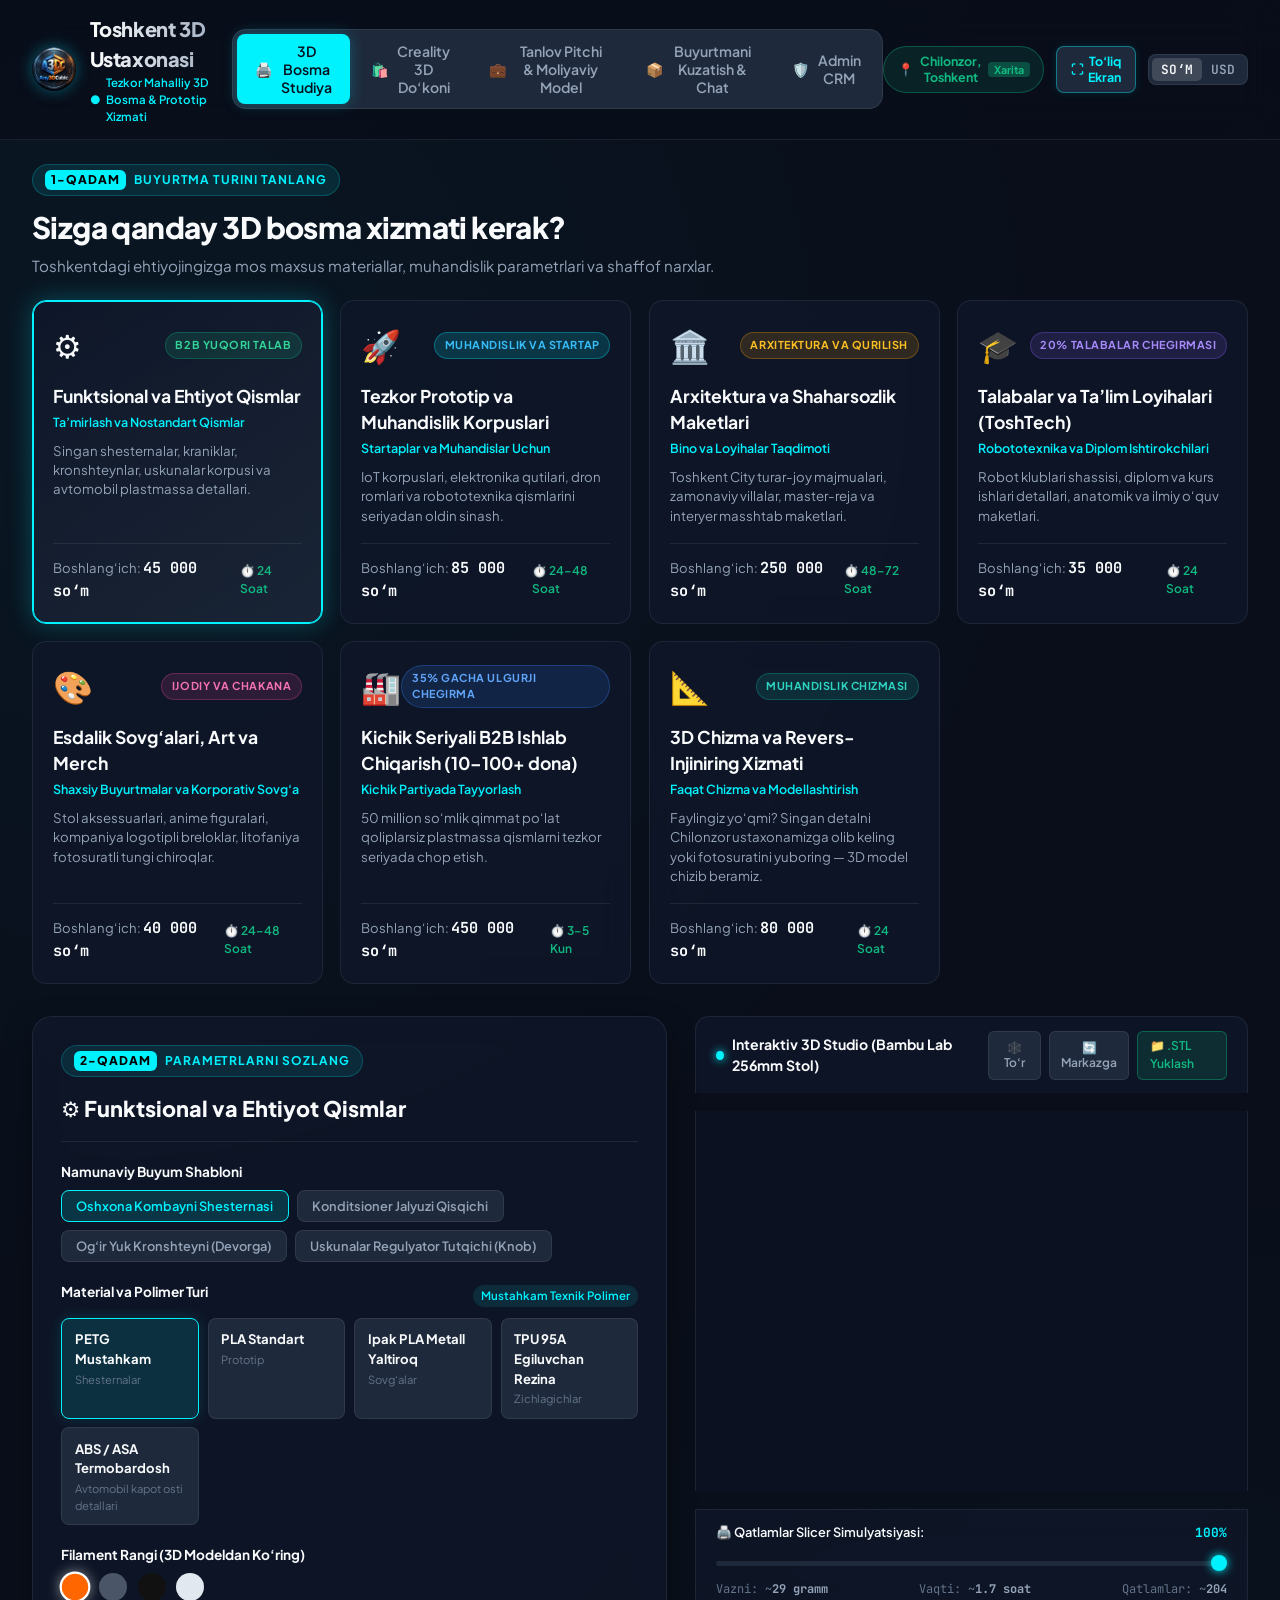
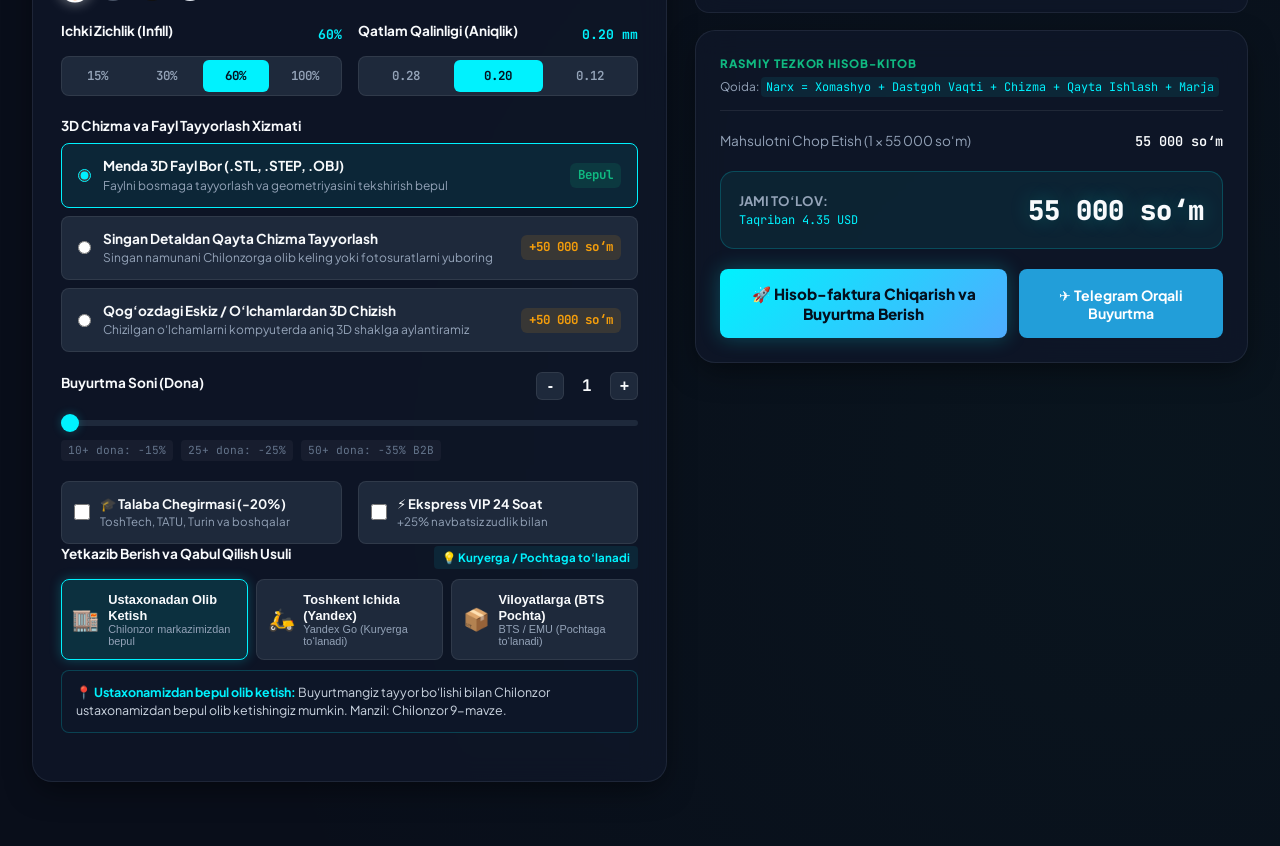
==== commit 54e04421: "Deploy Creality 3D Shop with PIN-protected pricing management" ====
--- a/3dprinter/index.html
+++ b/3dprinter/index.html
@@ -59,8 +59,8 @@
     <!-- Favicon (Any3DCubic 4K Logo) -->
     <link rel="icon" type="image/png" href="./favicon.png" />
     <link rel="apple-touch-icon" href="./logo_128.png" />
-    <script type="module" crossorigin src="./assets/index-IKnGh4cv.js"></script>
-    <link rel="stylesheet" crossorigin href="./assets/index-DIumQGOo.css">
+    <script type="module" crossorigin src="./assets/index-DDy8EBjz.js"></script>
+    <link rel="stylesheet" crossorigin href="./assets/index-C5oHHjBZ.css">
   </head>
   <body>
     <div id="app"></div>
--- a/3dprinter/assets/index-C5oHHjBZ.css
+++ b/3dprinter/assets/index-C5oHHjBZ.css
@@ -0,0 +1 @@
+:root{--bg-primary: #090e1a;--bg-secondary: #0f172a;--bg-tertiary: #1e293b;--bg-card: rgba(15, 23, 42, .75);--bg-glass: rgba(30, 41, 59, .5);--border-subtle: rgba(255, 255, 255, .08);--border-focus: rgba(0, 242, 254, .5);--border-card: rgba(148, 163, 184, .12);--accent-cyan: #00f2fe;--accent-cyan-glow: rgba(0, 242, 254, .25);--accent-emerald: #10b981;--accent-emerald-glow: rgba(16, 185, 129, .25);--accent-amber: #f59e0b;--accent-purple: #8b5cf6;--accent-pink: #ec4899;--accent-red: #ef4444;--text-main: #f8fafc;--text-muted: #94a3b8;--text-dim: #64748b;--font-main: "Plus Jakarta Sans", system-ui, -apple-system, sans-serif;--font-mono: "JetBrains Mono", monospace;--radius-sm: 8px;--radius-md: 14px;--radius-lg: 20px;--radius-xl: 28px;--shadow-card: 0 10px 30px -5px rgba(0, 0, 0, .5);--shadow-glow: 0 0 25px rgba(0, 242, 254, .15);--transition: all .25s cubic-bezier(.16, 1, .3, 1)}*{margin:0;padding:0;box-sizing:border-box}html,body{min-height:100vh;min-height:var(--tg-viewport-stable-height, 100vh);width:100%}body{font-family:var(--font-main);background-color:var(--bg-primary);color:var(--text-main);line-height:1.5;-webkit-font-smoothing:antialiased;background-image:radial-gradient(circle at 10% 15%,rgba(0,242,254,.04) 0%,transparent 40%),radial-gradient(circle at 90% 85%,rgba(16,185,129,.04) 0%,transparent 40%);min-height:100vh;overflow-x:hidden}::-webkit-scrollbar{width:8px;height:8px}::-webkit-scrollbar-track{background:var(--bg-primary)}::-webkit-scrollbar-thumb{background:var(--bg-tertiary);border-radius:4px}::-webkit-scrollbar-thumb:hover{background:var(--accent-cyan)}.app-navbar{position:sticky;top:0;z-index:100;background:#090e1ad9;backdrop-filter:blur(20px);-webkit-backdrop-filter:blur(20px);border-bottom:1px solid var(--border-subtle);padding:.85rem 2rem;display:flex;align-items:center;justify-content:space-between}.brand-group{display:flex;align-items:center;gap:.85rem;cursor:pointer}.brand-icon{width:44px;height:44px;background:transparent;border-radius:50%;display:flex;align-items:center;justify-content:center;font-size:1.4rem;box-shadow:0 0 15px #00f2fe59;overflow:hidden;flex-shrink:0}.nav-logo-img{width:100%;height:100%;object-fit:cover;border-radius:50%}.brand-text h1{font-size:1.25rem;font-weight:800;letter-spacing:-.02em;background:linear-gradient(to right,#fff,#94a3b8);-webkit-background-clip:text;-webkit-text-fill-color:transparent}.brand-sub{font-size:.72rem;color:var(--accent-cyan);font-weight:600;display:flex;align-items:center;gap:.35rem}.mode-switcher-nav{display:flex;background:var(--bg-tertiary);padding:4px;border-radius:var(--radius-md);border:1px solid var(--border-subtle);gap:4px}.nav-tab-btn{background:transparent;border:none;color:var(--text-muted);font-family:var(--font-main);font-weight:600;font-size:.88rem;padding:.5rem 1.1rem;border-radius:var(--radius-sm);cursor:pointer;transition:var(--transition);display:flex;align-items:center;gap:.5rem}.tab-text-short{display:none}.tab-text-full{display:inline}.nav-tab-btn:hover{color:var(--text-main);background:#ffffff0d}.nav-tab-btn.active{background:var(--accent-cyan);color:#04101e;box-shadow:0 0 15px var(--accent-cyan-glow)}.nav-tab-btn.active-pitch{background:var(--accent-emerald);color:#04140c;box-shadow:0 0 15px var(--accent-emerald-glow)}.header-right-tools{display:flex;align-items:center;gap:.75rem}.btn-fullscreen-toggle{background:var(--bg-tertiary);border:1px solid rgba(0,242,254,.4);color:var(--accent-cyan);font-family:var(--font-main);font-size:.78rem;font-weight:700;padding:.42rem .85rem;border-radius:var(--radius-sm);cursor:pointer;display:flex;align-items:center;gap:.35rem;transition:var(--transition);box-shadow:0 0 10px #00f2fe1a}.btn-fullscreen-toggle:hover{background:var(--accent-cyan);color:#000;box-shadow:0 0 18px var(--accent-cyan-glow);transform:translateY(-1px)}.currency-toggle{display:flex;background:var(--bg-tertiary);border-radius:var(--radius-sm);padding:3px;border:1px solid var(--border-subtle)}.curr-btn{background:transparent;border:none;color:var(--text-muted);font-family:var(--font-mono);font-size:.8rem;font-weight:600;padding:3px 9px;border-radius:5px;cursor:pointer;transition:var(--transition)}.curr-btn.active{background:#ffffff26;color:var(--text-main)}.btn-location-pill{font-size:.78rem;font-weight:700;padding:.4rem .85rem;border-radius:999px;background:#10b9811f;color:var(--accent-emerald);border:1px solid rgba(16,185,129,.35);display:flex;align-items:center;gap:.4rem;cursor:pointer;transition:var(--transition);font-family:var(--font-main)}.btn-location-pill:hover{background:#10b98140;border-color:#10b981;transform:translateY(-1px);box-shadow:0 0 12px #10b98159}.btn-location-pill .loc-tag{font-size:.68rem;background:#10b9814d;padding:1px 6px;border-radius:4px}.nav-tab-btn.active-admin{background:#00f2fe2e;color:var(--accent-cyan);border-color:var(--accent-cyan);box-shadow:0 0 15px #00f2fe59}.nav-tab-btn.active-shop{background:#00d26a2e;color:#00d26a;border-color:#00d26a;box-shadow:0 0 15px #00d26a59}.configurator-wrapper{max-width:1440px;margin:0 auto;padding:1.5rem 2rem 4rem}.section-block{margin-bottom:2rem}.section-header{margin-bottom:1.4rem}.step-tag{display:inline-flex;align-items:center;gap:.5rem;font-size:.75rem;font-weight:700;text-transform:uppercase;letter-spacing:.08em;color:var(--accent-cyan);background:#00f2fe1a;padding:.3rem .75rem;border-radius:999px;margin-bottom:.6rem;border:1px solid rgba(0,242,254,.2)}.step-num{color:var(--text-main);background:var(--accent-cyan);color:#000;padding:1px 6px;border-radius:6px;font-weight:800}.section-title{font-size:1.85rem;font-weight:800;letter-spacing:-.02em;margin-bottom:.35rem}.section-subtitle{color:var(--text-muted);font-size:.95rem}.order-type-grid{display:grid;grid-template-columns:repeat(auto-fill,minmax(280px,1fr));gap:1.1rem}.order-type-card{background:var(--bg-card);border:1px solid var(--border-card);border-radius:var(--radius-md);padding:1.25rem;cursor:pointer;transition:var(--transition);position:relative;display:flex;flex-direction:column;justify-content:space-between;-webkit-backdrop-filter:blur(14px);backdrop-filter:blur(14px)}.order-type-card:hover{transform:translateY(-3px);border-color:#00f2fe66;box-shadow:0 12px 25px -8px #00f2fe33}.order-type-card.active{border-color:var(--accent-cyan);background:linear-gradient(145deg,#0f172ae6,#1e293bcc);box-shadow:0 0 25px #00f2fe40,inset 0 0 0 1px var(--accent-cyan)}.card-top-row{display:flex;align-items:center;justify-content:space-between;margin-bottom:.85rem}.type-icon{font-size:2rem}.type-badge{font-size:.68rem;font-weight:700;text-transform:uppercase;letter-spacing:.05em;padding:.25rem .6rem;border-radius:999px}.badge-emerald{background:#10b98126;color:#34d399;border:1px solid rgba(16,185,129,.3)}.badge-cyan{background:#00f2fe26;color:#38bdf8;border:1px solid rgba(0,242,254,.3)}.badge-amber{background:#f59e0b26;color:#fbbf24;border:1px solid rgba(245,158,11,.3)}.badge-purple{background:#8b5cf626;color:#a78bfa;border:1px solid rgba(139,92,246,.3)}.badge-pink{background:#ec489926;color:#f472b6;border:1px solid rgba(236,72,153,.3)}.badge-blue{background:#3b82f626;color:#60a5fa;border:1px solid rgba(59,130,246,.3)}.badge-teal{background:#14b8a626;color:#2dd4bf;border:1px solid rgba(20,184,166,.3)}.type-title{font-size:1.1rem;font-weight:700;color:var(--text-main);margin-bottom:.2rem}.type-uz{font-size:.78rem;color:var(--accent-cyan);font-weight:600;margin-bottom:.6rem}.type-desc{font-size:.83rem;color:var(--text-muted);line-height:1.45;margin-bottom:1.1rem;flex-grow:1}.type-footer{display:flex;align-items:center;justify-content:space-between;padding-top:.85rem;border-top:1px solid var(--border-subtle);font-size:.82rem}.type-price{color:var(--text-muted)}.type-price strong{color:var(--text-main);font-family:var(--font-mono);font-size:.95rem}.type-turnaround{font-size:.75rem;font-weight:600;color:var(--accent-emerald)}.workspace-grid{display:grid;grid-template-columns:1.15fr 1fr;gap:1.75rem;align-items:start}@media (max-width: 1080px){.workspace-grid{grid-template-columns:1fr}}.specs-panel{background:var(--bg-card);border:1px solid var(--border-card);border-radius:var(--radius-lg);padding:1.75rem;-webkit-backdrop-filter:blur(14px);backdrop-filter:blur(14px);box-shadow:var(--shadow-card)}.panel-header{margin-bottom:1.25rem;padding-bottom:1rem;border-bottom:1px solid var(--border-subtle)}.panel-title{font-size:1.35rem;font-weight:800;margin-top:.4rem}.form-group{margin-bottom:1.25rem}.label-row{display:flex;align-items:center;justify-content:space-between;margin-bottom:.5rem}.group-label{font-size:.85rem;font-weight:700;color:var(--text-main);display:block;margin-bottom:.45rem}.spec-info-badge{font-size:.72rem;color:var(--accent-cyan);background:#00f2fe1a;padding:2px 8px;border-radius:999px;font-weight:600}.value-highlight{font-family:var(--font-mono);font-size:.82rem;color:var(--accent-cyan);font-weight:700}.preset-pill-row{display:flex;flex-wrap:wrap;gap:.5rem}.preset-pill{background:var(--bg-tertiary);border:1px solid var(--border-subtle);color:var(--text-muted);font-family:var(--font-main);font-size:.8rem;font-weight:600;padding:.45rem .9rem;border-radius:var(--radius-sm);cursor:pointer;transition:var(--transition)}.preset-pill:hover{background:#ffffff14;color:var(--text-main)}.preset-pill.active{background:#00f2fe26;border-color:var(--accent-cyan);color:var(--accent-cyan)}.material-card-row{display:grid;grid-template-columns:repeat(auto-fill,minmax(130px,1fr));gap:.55rem}.material-chip{background:var(--bg-tertiary);border:1px solid var(--border-subtle);border-radius:var(--radius-sm);padding:.65rem .8rem;cursor:pointer;transition:var(--transition)}.material-chip:hover{background:#ffffff0f}.material-chip.active{border-color:var(--accent-cyan);background:#00f2fe1f;box-shadow:0 0 15px #00f2fe26}.mat-name{font-size:.82rem;font-weight:700;color:var(--text-main);margin-bottom:2px}.mat-prop{font-size:.7rem;color:var(--text-dim)}.color-picker-row{display:flex;gap:.65rem;align-items:center}.color-dot{width:28px;height:28px;border-radius:50%;border:2px solid transparent;cursor:pointer;transition:var(--transition);position:relative}.color-dot:hover{transform:scale(1.15)}.color-dot.active{border-color:#fff;box-shadow:0 0 12px #ffffff80;transform:scale(1.1)}.form-row-dual{display:grid;grid-template-columns:1fr 1fr;gap:1rem}@media (max-width: 600px){.form-row-dual{grid-template-columns:1fr}}.segmented-control{display:flex;background:var(--bg-tertiary);border:1px solid var(--border-subtle);border-radius:var(--radius-sm);padding:3px;gap:3px}.segment-btn{flex:1;background:transparent;border:none;color:var(--text-muted);font-family:var(--font-mono);font-size:.78rem;font-weight:600;padding:.45rem .3rem;border-radius:6px;cursor:pointer;transition:var(--transition);text-align:center}.segment-btn:hover{color:var(--text-main)}.segment-btn.active{background:var(--accent-cyan);color:#04101e;font-weight:700}.radio-option-list{display:flex;flex-direction:column;gap:.5rem}.radio-card{display:flex;align-items:center;justify-content:space-between;background:var(--bg-tertiary);border:1px solid var(--border-subtle);border-radius:var(--radius-sm);padding:.75rem 1rem;cursor:pointer;transition:var(--transition);gap:.75rem}.radio-card:hover{background:#ffffff0d}.radio-card.active{border-color:var(--accent-cyan);background:#00f2fe14}.radio-card input{accent-color:var(--accent-cyan)}.radio-content{flex-grow:1}.radio-title{font-size:.85rem;font-weight:700;color:var(--text-main)}.radio-desc{font-size:.75rem;color:var(--text-muted)}.fee-tag{font-family:var(--font-mono);font-size:.78rem;font-weight:700;color:var(--accent-amber);background:#f59e0b1f;padding:3px 8px;border-radius:6px}.fee-tag.free{color:var(--accent-emerald);background:#10b9811f}.custom-slider{width:100%;-webkit-appearance:none;height:6px;border-radius:3px;background:var(--bg-tertiary);outline:none;cursor:pointer;margin:.5rem 0}.custom-slider::-webkit-slider-thumb{-webkit-appearance:none;-moz-appearance:none;appearance:none;width:18px;height:18px;border-radius:50%;background:var(--accent-cyan);cursor:pointer;box-shadow:0 0 10px var(--accent-cyan-glow);transition:var(--transition)}.custom-slider::-webkit-slider-thumb:hover{transform:scale(1.2)}.qty-counter{display:flex;align-items:center;gap:.5rem}.qty-btn{width:28px;height:28px;background:var(--bg-tertiary);border:1px solid var(--border-subtle);border-radius:6px;color:var(--text-main);font-size:1rem;font-weight:700;cursor:pointer;display:flex;align-items:center;justify-content:center}.qty-btn:hover{background:var(--accent-cyan);color:#000}.qty-num{font-family:var(--font-mono);font-weight:700;min-width:30px;text-align:center}.discount-pills{display:flex;gap:.5rem;margin-top:.35rem}.disc-pill{font-size:.7rem;font-family:var(--font-mono);color:var(--text-dim);background:#ffffff0a;padding:2px 7px;border-radius:4px}.disc-pill.highlight{color:var(--accent-emerald);background:#10b98126;font-weight:700}.checkbox-box{background:var(--bg-tertiary);border:1px solid var(--border-subtle);border-radius:var(--radius-sm);padding:.75rem;cursor:pointer;transition:var(--transition)}.checkbox-box.active{border-color:var(--accent-purple);background:#8b5cf61a}.checkbox-label{display:flex;align-items:center;gap:.65rem;cursor:pointer}.checkbox-label input{accent-color:var(--accent-purple);width:16px;height:16px}.check-title{font-size:.82rem;font-weight:700;color:var(--text-main)}.check-sub{font-size:.72rem;color:var(--text-muted)}.delivery-segmented{display:flex;flex-direction:column;gap:.45rem}.deliv-btn{background:var(--bg-tertiary);border:1px solid var(--border-subtle);border-radius:var(--radius-sm);padding:.7rem .9rem;color:var(--text-muted);font-family:var(--font-main);font-size:.82rem;font-weight:600;cursor:pointer;text-align:left;transition:var(--transition)}.deliv-btn:hover{background:#ffffff0d;color:var(--text-main)}.deliv-btn.active{border-color:var(--accent-emerald);background:#10b9811a;color:#34d399}.viewport-panel{display:flex;flex-direction:column;gap:1.1rem}.viewport-header{display:flex;align-items:center;justify-content:space-between;background:var(--bg-card);border:1px solid var(--border-card);border-radius:var(--radius-md) var(--radius-md) 0 0;padding:.85rem 1.25rem;border-bottom:none}.viewport-title-group{display:flex;align-items:center;gap:.5rem}.live-dot{width:9px;height:9px;border-radius:50%;background:var(--accent-cyan);box-shadow:0 0 10px var(--accent-cyan);animation:pulseLive 2s infinite}@keyframes pulseLive{0%{transform:scale(.95);opacity:.7}50%{transform:scale(1.2);opacity:1}to{transform:scale(.95);opacity:.7}}.viewport-heading{font-size:.88rem;font-weight:700;color:var(--text-main)}.viewport-tools{display:flex;gap:.5rem}.tool-btn{background:var(--bg-tertiary);border:1px solid var(--border-subtle);color:var(--text-muted);font-family:var(--font-main);font-size:.75rem;font-weight:600;padding:.35rem .7rem;border-radius:6px;cursor:pointer;transition:var(--transition)}.tool-btn:hover{background:#ffffff1a;color:var(--text-main)}.tool-btn.active{background:var(--accent-cyan);color:#000;font-weight:700}.tool-btn.upload-btn{background:#10b98126;border-color:#10b98166;color:var(--accent-emerald)}.tool-btn.upload-btn:hover{background:var(--accent-emerald);color:#000}.three-canvas-frame{width:100%;height:380px;background:#0b1120;border-left:1px solid var(--border-card);border-right:1px solid var(--border-card);position:relative;overflow:hidden;cursor:grab}.three-canvas-frame:active{cursor:grabbing}.three-canvas-frame canvas{width:100%!important;height:100%!important;display:block}.slicer-control-bar{background:var(--bg-card);border:1px solid var(--border-card);border-radius:0 0 var(--radius-md) var(--radius-md);padding:.85rem 1.25rem;-webkit-backdrop-filter:blur(14px);backdrop-filter:blur(14px)}.slicer-info{display:flex;justify-content:space-between;font-size:.8rem;margin-bottom:.35rem}.slicer-label{font-weight:600;color:var(--text-main)}.slicer-val{font-family:var(--font-mono);font-weight:700;color:var(--accent-cyan)}.slicer-slider{width:100%;-webkit-appearance:none;height:5px;border-radius:3px;background:var(--bg-tertiary);outline:none;cursor:pointer}.slicer-slider::-webkit-slider-thumb{-webkit-appearance:none;-moz-appearance:none;appearance:none;width:16px;height:16px;border-radius:50%;background:#00f2fe;cursor:pointer;box-shadow:0 0 10px #00f2fe}.slicer-stats{display:flex;justify-content:space-between;margin-top:.5rem;font-size:.75rem;color:var(--text-dim);font-family:var(--font-mono)}.slicer-stats strong{color:var(--text-muted)}.pricing-summary-card{background:var(--bg-card);border:1px solid var(--border-card);border-radius:var(--radius-lg);padding:1.5rem;-webkit-backdrop-filter:blur(14px);backdrop-filter:blur(14px);box-shadow:var(--shadow-card)}.pricing-card-header{display:flex;flex-direction:column;gap:.35rem;margin-bottom:1.2rem;padding-bottom:.85rem;border-bottom:1px solid var(--border-subtle)}.quote-tag{font-size:.72rem;font-weight:800;text-transform:uppercase;letter-spacing:.08em;color:var(--accent-emerald)}.pricing-rule-formula{font-size:.74rem;color:var(--text-muted)}.pricing-rule-formula code{font-family:var(--font-mono);color:var(--accent-cyan);background:#00f2fe14;padding:2px 5px;border-radius:4px}.pricing-rows{display:flex;flex-direction:column;gap:.55rem;margin-bottom:1.25rem}.price-row{display:flex;justify-content:space-between;font-size:.85rem;color:var(--text-muted)}.price-row span:last-child{font-family:var(--font-mono);font-weight:600;color:var(--text-main)}.discount-row{color:var(--accent-emerald)}.student-discount-row{color:var(--accent-purple)}.neg-price{color:var(--accent-emerald)!important}.grand-total-row{display:flex;align-items:center;justify-content:space-between;padding:1.1rem;background:#00f2fe0f;border:1px solid rgba(0,242,254,.2);border-radius:var(--radius-md);margin-bottom:1.25rem}.total-label-group{display:flex;flex-direction:column}.total-label{font-size:.82rem;font-weight:700;text-transform:uppercase;color:var(--text-muted)}.approx-usd{font-family:var(--font-mono);font-size:.75rem;color:var(--accent-cyan)}.total-amount{font-family:var(--font-mono);font-size:1.7rem;font-weight:800;color:var(--text-main);text-shadow:0 0 20px var(--accent-cyan-glow)}.order-action-buttons{display:grid;grid-template-columns:1.4fr 1fr;gap:.75rem}@media (max-width: 500px){.order-action-buttons{grid-template-columns:1fr}}.btn-primary-order{background:linear-gradient(135deg,#00f2fe,#4facfe);border:none;color:#04101e;font-family:var(--font-main);font-size:.95rem;font-weight:800;padding:.95rem 1.2rem;border-radius:var(--radius-sm);cursor:pointer;box-shadow:0 0 20px var(--accent-cyan-glow);transition:var(--transition);display:flex;align-items:center;justify-content:center;gap:.5rem}.btn-primary-order:hover{transform:translateY(-2px);box-shadow:0 0 30px #00f2fe66}.btn-secondary-telegram{background:#229ed9;border:none;color:#fff;font-family:var(--font-main);font-size:.88rem;font-weight:700;padding:.95rem 1rem;border-radius:var(--radius-sm);cursor:pointer;transition:var(--transition);display:flex;align-items:center;justify-content:center;gap:.4rem}.btn-secondary-telegram:hover{background:#2bb3f5;transform:translateY(-2px)}.order-modal-backdrop{position:fixed;top:0;right:0;bottom:0;left:0;background:#000000bf;-webkit-backdrop-filter:blur(12px);backdrop-filter:blur(12px);z-index:1000;display:flex;align-items:center;justify-content:center;padding:1.5rem}.order-modal-card{background:var(--bg-secondary);border:1px solid var(--border-card);border-radius:var(--radius-lg);max-width:650px;width:100%;max-height:90vh;overflow-y:auto;padding:2rem;position:relative;box-shadow:var(--shadow-card)}.modal-close-btn{position:absolute;top:1.25rem;right:1.25rem;background:transparent;border:none;color:var(--text-muted);font-size:1.75rem;cursor:pointer;transition:var(--transition)}.modal-close-btn:hover{color:var(--text-main)}.modal-header{text-align:center;margin-bottom:1.5rem}.success-icon-badge{font-size:2.2rem;margin-bottom:.5rem}.modal-title{font-size:1.45rem;font-weight:800;margin-bottom:.35rem}.modal-desc{font-size:.88rem;color:var(--text-muted)}.order-invoice-preview{background:#fff;color:#0f172a;border-radius:var(--radius-sm);padding:1.5rem;margin-bottom:1.5rem;box-shadow:0 4px 15px #00000026}.invoice-top{display:flex;justify-content:space-between;border-bottom:2px solid #e2e8f0;padding-bottom:1rem;margin-bottom:1rem}.invoice-company{font-size:1.05rem;font-weight:800;color:#0f172a}.invoice-district{font-size:.75rem;color:#64748b}.invoice-meta{text-align:right}.order-num{font-family:var(--font-mono);font-weight:800;font-size:1.05rem;color:#0284c7}.order-date{font-size:.75rem;color:#64748b}.invoice-details-grid{display:grid;grid-template-columns:1fr 1fr;gap:.75rem;margin-bottom:1rem;font-size:.82rem}.inv-k{color:#64748b;display:block;font-size:.72rem}.inv-v{color:#0f172a}.invoice-total-box{display:flex;align-items:center;justify-content:space-between;border-top:2px dashed #cbd5e1;padding-top:.85rem;font-size:.95rem;font-weight:700}.inv-sum{font-family:var(--font-mono);font-size:1.35rem;color:#0f172a}.order-checkout-form{display:flex;flex-direction:column;gap:.85rem}.form-field{display:flex;flex-direction:column;gap:.35rem}.form-field label{font-size:.78rem;font-weight:700;color:var(--text-main)}.form-field input,.form-field textarea{background:var(--bg-tertiary);border:1px solid var(--border-subtle);border-radius:var(--radius-sm);padding:.65rem .85rem;color:var(--text-main);font-family:var(--font-main);font-size:.88rem;outline:none;transition:var(--transition)}.form-field input:focus,.form-field textarea:focus{border-color:var(--accent-cyan);box-shadow:0 0 10px var(--accent-cyan-glow)}.modal-actions{display:grid;grid-template-columns:1.5fr 1fr;gap:.75rem;margin-top:.75rem}.btn-confirm-order{background:var(--accent-emerald);border:none;color:#04140c;font-family:var(--font-main);font-size:.9rem;font-weight:800;padding:.85rem 1rem;border-radius:var(--radius-sm);cursor:pointer;transition:var(--transition)}.btn-confirm-order:hover{background:#34d399}.btn-print-invoice{background:var(--bg-tertiary);border:1px solid var(--border-subtle);color:var(--text-main);font-family:var(--font-main);font-size:.85rem;font-weight:700;padding:.85rem 1rem;border-radius:var(--radius-sm);cursor:pointer}.payment-upload-card{background:var(--bg-tertiary);border:1px solid var(--border-card);border-radius:var(--radius-md);padding:1.15rem;margin-top:.5rem}.payment-card-header{margin-bottom:.85rem}.pay-badge{display:inline-block;font-size:.72rem;font-weight:800;color:var(--accent-cyan);background:#00f2fe1f;padding:.25rem .65rem;border-radius:999px;margin-bottom:.35rem;border:1px solid rgba(0,242,254,.25)}.pay-title{font-size:1.05rem;font-weight:800;color:var(--text-main);margin-bottom:.2rem}.pay-desc{font-size:.78rem;color:var(--text-muted)}.card-details-box{background:linear-gradient(135deg,#1e293b,#0f172a);border:1px solid rgba(255,255,255,.12);border-radius:var(--radius-sm);padding:.85rem 1rem;margin-bottom:.85rem;box-shadow:0 4px 15px #00000040}.card-top-info{display:flex;align-items:center;justify-content:space-between;margin-bottom:.4rem}.card-brand{font-size:.68rem;font-family:var(--font-mono);font-weight:700;color:#94a3b8;letter-spacing:.05em}.btn-copy-card{background:#00f2fe26;border:1px solid var(--accent-cyan);color:var(--accent-cyan);font-size:.72rem;font-weight:700;padding:.25rem .6rem;border-radius:5px;cursor:pointer;transition:var(--transition)}.btn-copy-card:hover{background:var(--accent-cyan);color:#000}.card-number-display{font-family:var(--font-mono);font-size:1.25rem;font-weight:800;letter-spacing:.1em;color:#fff;margin-bottom:.25rem}.card-holder-name{font-size:.75rem;color:#94a3b8}.receipt-dropzone-wrapper{background:#0f172a99;border:2px dashed rgba(0,242,254,.35);border-radius:var(--radius-sm);padding:1rem;text-align:center;transition:var(--transition)}.receipt-dropzone-wrapper:hover{border-color:var(--accent-cyan);background:#00f2fe0a}.receipt-prompt-area{display:flex;flex-direction:column;align-items:center;gap:.35rem}.receipt-icon{font-size:2rem}.receipt-text-bold{font-size:.88rem;font-weight:700;color:var(--text-main)}.receipt-text-muted{font-size:.74rem;color:var(--text-muted);margin-bottom:.4rem}.btn-select-receipt{background:var(--accent-cyan);border:none;color:#04101e;font-family:var(--font-main);font-size:.82rem;font-weight:700;padding:.5rem 1.1rem;border-radius:var(--radius-sm);cursor:pointer;transition:var(--transition)}.btn-select-receipt:hover{transform:translateY(-1px);box-shadow:0 0 15px var(--accent-cyan-glow)}.receipt-preview-area{display:flex;align-items:center;gap:1rem;background:#10b98114;border:1px solid rgba(16,185,129,.3);border-radius:var(--radius-sm);padding:.65rem}.receipt-preview-area img{width:60px;height:60px;object-fit:cover;border-radius:6px;border:1px solid var(--border-subtle)}.receipt-preview-info{display:flex;flex-direction:column;align-items:flex-start;gap:.35rem;flex:1}.receipt-badge-ok{font-size:.78rem;font-weight:700;color:var(--accent-emerald)}.btn-clear-receipt{background:transparent;border:none;color:#ef4444;font-size:.72rem;font-weight:600;cursor:pointer;padding:0}.order-success-card{text-align:center;padding:1.5rem 1rem}.success-icon-anim{font-size:3.5rem;animation:bounce 1s infinite alternate;margin-bottom:.75rem}@keyframes bounce{0%{transform:translateY(0)}to{transform:translateY(-8px)}}.success-title{font-size:1.5rem;font-weight:800;color:var(--text-main);margin-bottom:.35rem}.success-order-badge{display:inline-block;font-family:var(--font-mono);font-size:1.15rem;font-weight:800;color:var(--accent-cyan);background:#00f2fe1f;padding:.35rem .9rem;border-radius:var(--radius-sm);border:1px solid rgba(0,242,254,.3);margin-bottom:.85rem}.success-sub{font-size:.85rem;color:var(--text-muted);line-height:1.5;margin-bottom:1.25rem}.live-bot-banner{background:linear-gradient(135deg,#00f2fe1f,#10b9811f);border:1px solid var(--accent-cyan);border-radius:var(--radius-md);padding:1rem;margin-bottom:1.5rem;display:flex;align-items:center;gap:.85rem;text-align:left}.live-dot-pulse{width:14px;height:14px;border-radius:50%;background:var(--accent-emerald);box-shadow:0 0 12px var(--accent-emerald);animation:pulse-dot 1.5s infinite;flex-shrink:0}@keyframes pulse-dot{0%{transform:scale(.95);box-shadow:0 0 #10b981b3}70%{transform:scale(1.1);box-shadow:0 0 0 8px #10b98100}to{transform:scale(.95);box-shadow:0 0 #10b98100}}.live-banner-text{display:flex;flex-direction:column;gap:.2rem}.live-banner-text strong{font-size:.88rem;color:#fff}.live-banner-text span{font-size:.76rem;color:#94a3b8}.success-btn-group{display:flex;flex-direction:column;gap:.65rem}.btn-success-tracker{background:var(--accent-emerald);border:none;color:#04140c;font-family:var(--font-main);font-size:.92rem;font-weight:800;padding:.9rem;border-radius:var(--radius-sm);cursor:pointer;transition:var(--transition)}.btn-success-tracker:hover{background:#34d399;transform:translateY(-1px)}.btn-success-tg{background:#229ed9;color:#fff;text-decoration:none;font-size:.85rem;font-weight:700;padding:.8rem;border-radius:var(--radius-sm);text-align:center;display:block}.order-verifying-card{text-align:center;padding:1.25rem .85rem}.verifying-radar-anim{position:relative;width:72px;height:72px;margin:0 auto .85rem;display:flex;align-items:center;justify-content:center}.radar-ping{position:absolute;width:100%;height:100%;border-radius:50%;background:#f59e0b33;border:2px solid #f59e0b;animation:radar-expand 1.8s infinite cubic-bezier(.215,.61,.355,1)}@keyframes radar-expand{0%{transform:scale(.6);opacity:.9}to{transform:scale(1.4);opacity:0}}.radar-core{width:48px;height:48px;border-radius:50%;background:#f59e0b40;border:1px solid #f59e0b;display:flex;align-items:center;justify-content:center;font-size:1.5rem;z-index:2;box-shadow:0 0 15px #f59e0b66}.verifying-status-badge{display:inline-block;font-family:var(--font-mono);font-size:.72rem;font-weight:800;color:#f59e0b;background:#f59e0b1f;border:1px solid rgba(245,158,11,.35);padding:.3rem .8rem;border-radius:var(--radius-sm);margin-bottom:.65rem;letter-spacing:.05em}.verifying-title{font-size:1.35rem;font-weight:800;color:#fff;margin-bottom:.35rem}.verifying-desc{font-size:.82rem;color:var(--text-muted);line-height:1.5;margin-bottom:1.15rem}.verification-steps-card{background:#0f172abf;border:1px solid rgba(255,255,255,.08);border-radius:var(--radius-sm);padding:.85rem 1rem;text-align:left;margin-bottom:1rem;display:flex;flex-direction:column;gap:.75rem}.vstep{display:flex;align-items:center;gap:.75rem}.vstep-icon{width:28px;height:28px;border-radius:50%;background:#ffffff0d;display:flex;align-items:center;justify-content:center;font-size:.85rem;flex-shrink:0}.vstep-info{display:flex;flex-direction:column}.vstep-info strong{font-size:.82rem;color:#fff}.vstep-info span{font-size:.72rem;color:#94a3b8}.vstep.completed .vstep-icon{background:#10b98133;border:1px solid #10b981}.vstep.active .vstep-icon{background:#f59e0b33;border:1px solid #f59e0b;animation:pulse-step 1.2s infinite}@keyframes pulse-step{0%{transform:scale(.95);box-shadow:0 0 #f59e0b99}70%{transform:scale(1.05);box-shadow:0 0 0 6px #f59e0b00}to{transform:scale(.95);box-shadow:0 0 #f59e0b00}}.verifying-sub-note{font-size:.74rem;color:#64748b;margin-bottom:1.25rem}.admin-simulation-panel{background:#00f2fe0a;border:1px dashed rgba(0,242,254,.25);border-radius:var(--radius-sm);padding:.75rem;margin-top:.5rem}.sim-label{font-size:.74rem;font-weight:700;color:var(--accent-cyan);margin-bottom:.45rem}.sim-btn-group{display:grid;grid-template-columns:1fr 1fr;gap:.5rem}.btn-sim-approve{background:#10b98126;border:1px solid #10b981;color:#34d399;font-family:var(--font-main);font-size:.72rem;font-weight:700;padding:.45rem .5rem;border-radius:6px;cursor:pointer;transition:var(--transition)}.btn-sim-approve:hover{background:#10b981;color:#000}.btn-sim-decline{background:#ef444426;border:1px solid #ef4444;color:#f87171;font-family:var(--font-main);font-size:.72rem;font-weight:700;padding:.45rem .5rem;border-radius:6px;cursor:pointer;transition:var(--transition)}.btn-sim-decline:hover{background:#ef4444;color:#fff}.approved-status-badge{display:inline-block;font-family:var(--font-mono);font-size:.74rem;font-weight:800;color:#10b981;background:#10b9811f;border:1px solid rgba(16,185,129,.35);padding:.3rem .8rem;border-radius:var(--radius-sm);margin-bottom:.5rem;letter-spacing:.05em}.order-declined-card{text-align:center;padding:1.25rem .85rem}.declined-icon-anim{font-size:3.5rem;margin-bottom:.65rem;animation:shake .6s cubic-bezier(.36,.07,.19,.97) both}@keyframes shake{10%,90%{transform:translate3d(-1px,0,0)}20%,80%{transform:translate3d(2px,0,0)}30%,50%,70%{transform:translate3d(-4px,0,0)}40%,60%{transform:translate3d(4px,0,0)}}.declined-status-badge{display:inline-block;font-family:var(--font-mono);font-size:.74rem;font-weight:800;color:#ef4444;background:#ef444426;border:1px solid rgba(239,68,68,.4);padding:.3rem .85rem;border-radius:var(--radius-sm);margin-bottom:.5rem;letter-spacing:.05em}.declined-title{font-size:1.4rem;font-weight:800;color:#fff;margin-bottom:.35rem}.declined-order-badge{display:inline-block;font-family:var(--font-mono);font-size:1.1rem;font-weight:800;color:#ef4444;background:#ef44441a;padding:.3rem .85rem;border-radius:var(--radius-sm);border:1px solid rgba(239,68,68,.25);margin-bottom:1rem}.declined-reason-box{background:#ef444414;border-left:4px solid #ef4444;border-radius:6px;padding:.85rem 1rem;text-align:left;margin-bottom:1rem}.reason-header{font-size:.85rem;font-weight:700;color:#fca5a5;margin-bottom:.25rem}.reason-desc{font-size:.78rem;color:#cbd5e1;line-height:1.45}.declined-instruction{font-size:.78rem;color:var(--text-muted);line-height:1.45;margin-bottom:1.25rem}.declined-btn-group{display:flex;flex-direction:column;gap:.65rem}.btn-reupload-receipt{background:linear-gradient(135deg,#00f2fe,#4facfe);border:none;color:#04101e;font-family:var(--font-main);font-size:.9rem;font-weight:800;padding:.85rem;border-radius:var(--radius-sm);cursor:pointer;transition:var(--transition)}.btn-reupload-receipt:hover{transform:translateY(-1px);box-shadow:0 4px 15px #00f2fe59}.btn-contact-admin{background:#229ed9;color:#fff;text-decoration:none;font-size:.85rem;font-weight:700;padding:.8rem;border-radius:var(--radius-sm);text-align:center;display:block}.pitch-container{max-width:1440px;margin:0 auto;padding:2rem 2rem 5rem}.pitch-hero-banner{background:linear-gradient(135deg,#0f172ae6,#1e293bcc);border:1px solid var(--border-card);border-radius:var(--radius-xl);padding:3rem 2.5rem;text-align:center;margin-bottom:3.5rem;position:relative;overflow:hidden;box-shadow:var(--shadow-card)}.pitch-hero-badge{display:inline-block;font-size:.78rem;font-weight:800;text-transform:uppercase;letter-spacing:.1em;color:var(--accent-emerald);background:#10b9811f;padding:.4rem 1.1rem;border-radius:999px;margin-bottom:1.25rem;border:1px solid rgba(16,185,129,.3)}.pitch-main-title{font-size:3rem;font-weight:900;letter-spacing:-.03em;margin-bottom:.75rem;background:linear-gradient(to right,#fff,#00f2fe);-webkit-background-clip:text;-webkit-text-fill-color:transparent}.pitch-tagline{font-size:1.15rem;color:var(--text-muted);max-width:750px;margin:0 auto 2rem}.pitch-stats-ticker{display:grid;grid-template-columns:repeat(4,1fr);gap:1.25rem;max-width:950px;margin:0 auto 2.25rem}@media (max-width: 768px){.pitch-stats-ticker{grid-template-columns:1fr 1fr}.pitch-main-title{font-size:2.1rem}}.ticker-item{background:var(--bg-tertiary);border:1px solid var(--border-subtle);border-radius:var(--radius-md);padding:1rem;display:flex;flex-direction:column;align-items:center}.ticker-val{font-family:var(--font-mono);font-size:1.4rem;font-weight:800;color:var(--accent-cyan)}.ticker-lbl{font-size:.75rem;color:var(--text-dim);margin-top:.25rem;text-align:center}.pitch-cta-actions{display:flex;justify-content:center;gap:1rem}@media (max-width: 600px){.pitch-cta-actions{flex-direction:column}}.btn-present-slides{background:var(--accent-emerald);border:none;color:#04140c;font-family:var(--font-main);font-size:.95rem;font-weight:800;padding:.9rem 1.75rem;border-radius:var(--radius-md);cursor:pointer;box-shadow:0 0 20px var(--accent-emerald-glow);transition:var(--transition)}.btn-present-slides:hover{background:#34d399;transform:translateY(-2px)}.btn-to-order-portal{background:var(--bg-tertiary);border:1px solid var(--border-subtle);color:var(--text-main);font-family:var(--font-main);font-size:.95rem;font-weight:700;padding:.9rem 1.5rem;border-radius:var(--radius-md);cursor:pointer;transition:var(--transition)}.btn-to-order-portal:hover{background:#ffffff1a}.pitch-section{margin-bottom:4rem}.section-badge-pill{font-size:.72rem;font-weight:800;color:var(--accent-cyan);text-transform:uppercase;letter-spacing:.08em;margin-bottom:.5rem}.pitch-sec-title{font-size:2rem;font-weight:800;margin-bottom:.65rem;letter-spacing:-.02em}.pitch-sec-lead{font-size:1.05rem;color:var(--text-muted);max-width:900px;line-height:1.6;margin-bottom:1.75rem}.concept-cards-grid{display:grid;grid-template-columns:repeat(auto-fill,minmax(280px,1fr));gap:1.25rem;margin-bottom:2rem}.concept-card{background:var(--bg-card);border:1px solid var(--border-card);border-radius:var(--radius-md);padding:1.5rem;-webkit-backdrop-filter:blur(14px);backdrop-filter:blur(14px)}.concept-icon{font-size:2.2rem;margin-bottom:.75rem}.concept-card h4{font-size:1.15rem;font-weight:700;margin-bottom:.5rem}.concept-customers{font-size:.82rem;color:var(--text-muted);margin-bottom:.45rem}.concept-customers strong{color:var(--accent-cyan)}.concept-examples{font-size:.8rem;color:var(--text-dim)}.edge-limit-grid{display:grid;grid-template-columns:1fr 1fr;gap:1.25rem}@media (max-width: 768px){.edge-limit-grid{grid-template-columns:1fr}}.callout-box{border-radius:var(--radius-md);padding:1.5rem;border:1px solid}.advantage-box{background:#10b98114;border-color:#10b9814d}.advantage-box .callout-title{color:var(--accent-emerald);font-weight:800;font-size:1.05rem;margin-bottom:.5rem}.limitation-box{background:#f59e0b14;border-color:#f59e0b4d}.limitation-box .callout-title{color:var(--accent-amber);font-weight:800;font-size:1.05rem;margin-bottom:.5rem}.simulator-layout{display:grid;grid-template-columns:1.2fr 1fr;gap:1.5rem}@media (max-width: 900px){.simulator-layout{grid-template-columns:1fr}}.sim-controls-panel{background:var(--bg-card);border:1px solid var(--border-card);border-radius:var(--radius-lg);padding:1.75rem}.sim-panel-title{font-size:1.15rem;font-weight:800;margin-bottom:1.25rem}.sim-input-row{margin-bottom:1.15rem}.sim-input-row label{font-size:.85rem;font-weight:700;display:block}.sim-val-hint{font-size:.72rem;color:var(--text-dim)}.sim-results-card{background:var(--bg-card);border:1px solid var(--border-card);border-radius:var(--radius-lg);padding:1.75rem;display:flex;flex-direction:column;justify-content:space-between}.capex-total-header{background:#00f2fe14;border:1px solid rgba(0,242,254,.25);border-radius:var(--radius-md);padding:1.25rem;text-align:center;margin-bottom:1.25rem}.capex-total-header span{font-size:.8rem;font-weight:700;text-transform:uppercase;color:var(--text-muted)}.capex-big-num{font-family:var(--font-mono);font-size:2.2rem;font-weight:900;color:var(--accent-cyan);margin:.25rem 0}.capex-usd-sub{font-size:.85rem;color:var(--text-muted)}.capex-breakdown-table{display:flex;flex-direction:column;gap:.6rem;font-size:.85rem;margin-bottom:1.25rem}.capex-row{display:flex;justify-content:space-between;color:var(--text-muted)}.capex-row span:last-child{font-family:var(--font-mono);color:var(--text-main);font-weight:600}.capex-insight-pill{font-size:.78rem;background:var(--bg-tertiary);border-radius:var(--radius-sm);padding:.85rem;color:var(--text-muted);line-height:1.4}.elec-calculator-grid{display:grid;grid-template-columns:1.2fr 1fr;gap:1.5rem}@media (max-width: 900px){.elec-calculator-grid{grid-template-columns:1fr}}.elec-card{background:var(--bg-card);border:1px solid var(--border-card);border-radius:var(--radius-lg);padding:1.75rem}.elec-card-header{display:flex;align-items:center;gap:.85rem;margin-bottom:1.25rem}.elec-icon{font-size:2rem}.elec-rate{font-size:.8rem;color:var(--accent-amber);font-weight:700}.elec-slider-control{margin-bottom:1.5rem}.elec-stats-grid{display:grid;grid-template-columns:repeat(3,1fr);gap:.85rem;margin-bottom:1.25rem}@media (max-width: 600px){.elec-stats-grid{grid-template-columns:1fr}}.elec-stat-box{background:var(--bg-tertiary);border:1px solid var(--border-subtle);border-radius:var(--radius-sm);padding:.85rem;text-align:center}.es-val{font-family:var(--font-mono);font-size:1.15rem;font-weight:800;color:var(--accent-cyan);display:block}.es-lbl{font-size:.7rem;color:var(--text-dim);margin-top:.2rem;display:block}.elec-formula-bar{background:#0000004d;padding:.65rem .85rem;border-radius:var(--radius-sm);font-size:.75rem}.elec-insight-card{background:var(--bg-card);border:1px solid var(--border-card);border-radius:var(--radius-lg);padding:1.75rem;display:flex;flex-direction:column;justify-content:center}.insight-badge{font-size:.72rem;font-weight:800;text-transform:uppercase;color:var(--accent-amber);margin-bottom:.5rem}.elec-insight-card h3{font-size:1.35rem;font-weight:800;margin-bottom:.85rem}.elec-insight-card p{font-size:.9rem;color:var(--text-muted);line-height:1.55;margin-bottom:1.25rem}.highlight-quote{border-left:3px solid var(--accent-cyan);padding-left:1rem;font-style:italic;color:var(--text-main);font-size:.9rem}.district-cards-grid{display:grid;grid-template-columns:repeat(auto-fit,minmax(320px,1fr));gap:1.5rem}.district-card{background:var(--bg-card);border:1px solid var(--border-card);border-radius:var(--radius-lg);padding:1.5rem;-webkit-backdrop-filter:blur(14px);backdrop-filter:blur(14px);display:flex;flex-direction:column}.district-card.recommended{border-color:var(--accent-emerald);box-shadow:0 0 25px #10b98126}.district-top{display:flex;justify-content:space-between;align-items:flex-start;margin-bottom:.85rem}.district-name{font-size:1.25rem;font-weight:800}.district-uz{font-size:.78rem;color:var(--accent-cyan)}.district-tag{font-size:.7rem;font-weight:700;padding:.25rem .65rem;border-radius:999px}.tag-green{background:#10b98126;color:#34d399}.tag-gray{background:#ffffff14;color:var(--text-muted)}.district-rent{font-size:.88rem;color:var(--text-muted);margin-bottom:1rem;padding-bottom:.85rem;border-bottom:1px solid var(--border-subtle)}.district-rent strong{color:var(--accent-amber)}.district-pros-list{font-size:.82rem;color:var(--text-muted);margin-bottom:1.25rem;flex-grow:1}.district-pros-list ul{padding-left:1.1rem;margin-top:.4rem}.district-pros-list li{margin-bottom:.35rem}.district-verdict{background:var(--bg-tertiary);border-radius:var(--radius-sm);padding:.75rem;font-size:.78rem;color:var(--text-main)}.case-study-hero-card{background:var(--bg-card);border:1px solid var(--border-card);border-radius:var(--radius-xl);overflow:hidden;display:grid;grid-template-columns:1fr 1.2fr;box-shadow:var(--shadow-card)}@media (max-width: 900px){.case-study-hero-card{grid-template-columns:1fr}}.case-study-image-wrapper{position:relative;background:#000}.case-study-img{width:100%;height:100%;object-fit:cover;display:block}.img-badge{position:absolute;bottom:1rem;left:1rem;right:1rem;background:#090e1ad9;-webkit-backdrop-filter:blur(10px);backdrop-filter:blur(10px);font-size:.72rem;font-weight:600;color:var(--text-main);padding:.45rem .85rem;border-radius:var(--radius-sm);border:1px solid var(--border-subtle)}.case-study-content{padding:2.25rem;display:flex;flex-direction:column;justify-content:space-between}.case-title{font-size:1.55rem;font-weight:800;margin-bottom:.65rem}.case-problem-desc{font-size:.92rem;color:var(--text-muted);line-height:1.5;margin-bottom:1.5rem}.comparison-dual-box{display:grid;grid-template-columns:1fr 1fr;gap:1rem;margin-bottom:1.5rem}.comp-col{border-radius:var(--radius-md);padding:1.15rem;border:1px solid}.old-way{background:#ef444414;border-color:#ef444440}.old-way .comp-header{color:var(--accent-red);font-weight:800;font-size:.82rem;margin-bottom:.5rem}.new-way{background:#10b9811a;border-color:#10b98159}.new-way .comp-header{color:var(--accent-emerald);font-weight:800;font-size:.82rem;margin-bottom:.5rem}.comp-metric{font-size:.85rem;margin-bottom:.35rem}.comp-metric strong{font-family:var(--font-mono)}.workflow-steps-row{display:grid;grid-template-columns:repeat(4,1fr);gap:.5rem}@media (max-width: 600px){.workflow-steps-row{grid-template-columns:1fr 1fr}}.w-step{background:var(--bg-tertiary);border-radius:var(--radius-sm);padding:.65rem;display:flex;flex-direction:column;align-items:center;text-align:center;font-size:.72rem;color:var(--text-muted);gap:.35rem}.step-circle{width:22px;height:22px;border-radius:50%;background:var(--accent-cyan);color:#000;font-weight:800;display:flex;align-items:center;justify-content:center;font-size:.75rem}.breakeven-grid{display:grid;grid-template-columns:1.1fr 1fr;gap:1.5rem}@media (max-width: 900px){.breakeven-grid{grid-template-columns:1fr}}.be-inputs-panel{background:var(--bg-card);border:1px solid var(--border-card);border-radius:var(--radius-lg);padding:1.75rem}.be-inputs-panel h4{font-size:1.15rem;font-weight:800;margin-bottom:1.25rem}.be-slider-field{margin-bottom:1.25rem}.be-results-panel{background:var(--bg-card);border:1px solid var(--border-card);border-radius:var(--radius-lg);padding:1.75rem;display:flex;flex-direction:column;justify-content:space-between}.be-formula-box{background:#0006;border:1px solid var(--border-subtle);border-radius:var(--radius-md);padding:1.1rem;margin-bottom:1.25rem}.math-eq{font-size:.8rem;color:var(--text-dim);margin-bottom:.4rem}.math-calc{font-size:.95rem;color:var(--accent-cyan)}.math-calc strong{font-size:1.15rem;color:#fff}.be-metrics-row{display:flex;flex-direction:column;gap:.75rem;margin-bottom:1.25rem}.be-metric-card{background:var(--bg-tertiary);border:1px solid var(--border-subtle);border-radius:var(--radius-md);padding:1rem 1.25rem;display:flex;align-items:center;justify-content:space-between}.be-metric-card.primary{border-color:var(--accent-cyan);background:#00f2fe14}.be-metric-card.green{border-color:var(--accent-emerald);background:#10b98114}.bm-title{font-size:.85rem;font-weight:700;color:var(--text-main)}.bm-num{font-family:var(--font-mono);font-size:1.45rem;font-weight:800;color:var(--accent-cyan)}.be-metric-card.green .bm-num{color:var(--accent-emerald)}.bm-sub{font-size:.72rem;color:var(--text-dim)}.judge-economic-clarity{font-size:.75rem;color:var(--text-dim);line-height:1.4}.swot-matrix-grid{display:grid;grid-template-columns:1fr 1fr;gap:1.5rem}@media (max-width: 900px){.swot-matrix-grid{grid-template-columns:1fr}}.swot-quadrant{background:var(--bg-card);border:1px solid var(--border-card);border-radius:var(--radius-lg);padding:1.75rem;-webkit-backdrop-filter:blur(14px);backdrop-filter:blur(14px)}.swot-badge{font-size:.7rem;font-weight:800;text-transform:uppercase;color:var(--accent-emerald);background:#10b9811f;display:inline-block;padding:3px 9px;border-radius:999px;margin-bottom:.65rem}.swot-badge.red{color:var(--accent-red);background:#ef44441f}.swot-badge.blue{color:#38bdf8;background:#38bdf81f}.swot-badge.orange{color:var(--accent-amber);background:#f59e0b1f}.swot-quad-title{font-size:1.25rem;font-weight:800;margin-bottom:1rem}.swot-item-list{padding-left:1.25rem;font-size:.88rem;color:var(--text-muted);line-height:1.55}.swot-item-list li{margin-bottom:.65rem}.swot-item-list strong{color:var(--text-main)}.threat-solution-list{display:flex;flex-direction:column;gap:.85rem}.threat-box{background:var(--bg-tertiary);border-radius:var(--radius-sm);padding:.85rem 1rem}.threat-head{font-size:.88rem;font-weight:800;color:var(--accent-amber);margin-bottom:.2rem}.threat-detail{font-size:.8rem;color:var(--text-muted);margin-bottom:.45rem}.threat-solution{font-size:.82rem;color:#34d399;background:#10b9811a;padding:.4rem .65rem;border-radius:6px}.roadmap-timeline-grid{display:grid;grid-template-columns:repeat(3,1fr);gap:1.25rem}@media (max-width: 800px){.roadmap-timeline-grid{grid-template-columns:1fr}}.roadmap-card{background:var(--bg-card);border:1px solid var(--border-card);border-radius:var(--radius-lg);padding:1.5rem}.rm-header{display:flex;align-items:center;gap:.85rem;margin-bottom:1.25rem;padding-bottom:.85rem;border-bottom:1px solid var(--border-subtle)}.rm-icon{font-size:2rem}.rm-month{font-size:.72rem;font-weight:800;color:var(--accent-cyan);text-transform:uppercase;letter-spacing:.08em}.rm-title{font-size:1.1rem;font-weight:800}.rm-actions{padding-left:1.2rem;font-size:.85rem;color:var(--text-muted);line-height:1.5}.rm-actions li{margin-bottom:.65rem}.slides-modal-backdrop{position:fixed;top:0;right:0;bottom:0;left:0;background:#030712;z-index:2000;display:flex;flex-direction:column}.slides-modal-bar{background:#0b1120;border-bottom:1px solid var(--border-subtle);padding:.85rem 2rem;display:flex;align-items:center;justify-content:space-between}.slides-modal-title{font-size:.95rem;color:var(--text-muted)}.slides-modal-title strong{color:var(--accent-cyan)}.slides-nav-tools{display:flex;align-items:center;gap:.75rem}.btn-slide-nav{background:var(--bg-tertiary);border:1px solid var(--border-subtle);color:var(--text-main);font-family:var(--font-main);font-size:.85rem;font-weight:700;padding:.45rem 1rem;border-radius:var(--radius-sm);cursor:pointer;transition:var(--transition)}.btn-slide-nav:hover{background:var(--accent-cyan);color:#000}.btn-slide-close{background:transparent;border:none;color:var(--text-muted);font-size:2rem;cursor:pointer;line-height:1}.slide-viewport-stage{flex-grow:1;display:flex;align-items:center;justify-content:center;padding:2.5rem;overflow:auto}.slide-card{background:#0f172a;border:1px solid rgba(255,255,255,.12);border-radius:24px;width:100%;max-width:1100px;min-height:580px;padding:3.5rem;display:flex;flex-direction:column;justify-content:center;position:relative;box-shadow:0 25px 60px -15px #000c}.slide-title-theme{text-align:center;align-items:center;background:radial-gradient(circle at center,#1e293b,#0f172a)}.slide-badge-top{border:1px solid #38bdf8;color:#38bdf8;font-size:.75rem;font-weight:800;padding:.35rem 1rem;border-radius:999px;letter-spacing:.1em;margin-bottom:2rem}.slide-hero-heading{font-size:3.4rem;font-weight:900;letter-spacing:-.03em;margin-bottom:1rem;color:#fff}.slide-hero-sub{font-size:1.35rem;color:#94a3b8;max-width:700px;margin-bottom:2.5rem}.slide-tags-row{display:flex;gap:1.5rem;color:#38bdf8;font-size:.95rem;font-weight:600}.slide-category-header{font-size:.8rem;font-weight:800;letter-spacing:.12em;color:#00f2fe;text-transform:uppercase;margin-bottom:.5rem}.slide-heading{font-size:2.5rem;font-weight:800;margin-bottom:2rem}.slide-badge-corner{position:absolute;top:3.5rem;right:3.5rem;font-size:.8rem;font-weight:800;padding:.35rem 1rem;border-radius:999px}.slide-badge-corner.green{background:#10b98126;color:#34d399}.slide-badge-corner.red{background:#ef444426;color:#f87171}.slide-badge-corner.blue{background:#38bdf826;color:#38bdf8}.slide-badge-corner.orange{background:#f59e0b26;color:#fbbf24}.slide-body-split{display:grid;grid-template-columns:1.2fr 1fr;gap:2rem;align-items:center}.slide-bullet-column{display:flex;flex-direction:column;gap:1.25rem}.slide-bullet-item{background:#1e293b80;border-left:4px solid;border-radius:0 var(--radius-sm) var(--radius-sm) 0;padding:1.25rem}.slide-bullet-item.cyan{border-color:#00f2fe}.slide-bullet-item.emerald{border-color:#10b981}.slide-bullet-item.purple{border-color:#a855f7}.slide-bullet-item h4{font-size:1.15rem;font-weight:700;margin-bottom:.35rem}.slide-bullet-item p{font-size:.95rem;color:#94a3b8}.slide-inner-img{width:100%;border-radius:var(--radius-md);border:1px solid var(--border-subtle)}.slide-three-cards{display:grid;grid-template-columns:repeat(3,1fr);gap:1.5rem}.swot-slide-box{background:#1e293b99;border-radius:var(--radius-md);padding:2rem;border:1px solid var(--border-subtle)}.swot-s-icon{font-size:2.2rem;margin-bottom:1rem}.swot-slide-box h3{font-size:1.35rem;font-weight:800;margin-bottom:.65rem}.swot-slide-box p{font-size:.95rem;color:#94a3b8;line-height:1.5}.slide-vertical-stack{display:flex;flex-direction:column;gap:1.25rem}.swot-stack-item{background:#1e293b99;border-radius:var(--radius-md);padding:1.5rem;display:flex;align-items:center;gap:1.25rem;font-size:1.05rem}.stack-icon{font-size:2rem}.slide-four-grid{display:grid;grid-template-columns:repeat(4,1fr);gap:1.25rem}.opp-box{background:#1e293b99;border-radius:var(--radius-md);padding:1.5rem;border:1px solid var(--border-subtle)}.opp-num{font-family:var(--font-mono);font-size:1.5rem;font-weight:800;color:#38bdf8;display:block;margin-bottom:.65rem}.opp-box h4{font-size:1.1rem;font-weight:800;margin-bottom:.45rem}.opp-box p{font-size:.85rem;color:#94a3b8;line-height:1.45}.slide-threat-rows{display:flex;flex-direction:column;gap:1.25rem}.threat-row-item{background:#1e293b99;border-left:4px solid #f59e0b;border-radius:0 var(--radius-sm) var(--radius-sm) 0;padding:1.25rem 1.75rem;display:flex;align-items:center;justify-content:space-between;gap:1.5rem}.tr-problem strong{display:block;font-size:1.1rem;color:#fff;margin-bottom:.2rem}.tr-problem span{font-size:.88rem;color:#94a3b8}.tr-solution span{background:#10b98126;color:#34d399;border:1px solid rgba(16,185,129,.3);padding:.5rem 1rem;border-radius:999px;font-size:.85rem;font-weight:700;white-space:nowrap}.slide-four-steps-grid{display:grid;grid-template-columns:repeat(4,1fr);gap:1.25rem}.step-card{background:#1e293b99;border-radius:var(--radius-md);padding:1.5rem;border:1px solid var(--border-subtle)}.step-card.highlight-green{border-color:#10b981;background:#10b9811a}.sc-badge{width:28px;height:28px;border-radius:50%;background:#ffffff1a;color:#fff;font-weight:800;display:flex;align-items:center;justify-content:center;margin-bottom:.85rem}.sc-badge.green{background:#10b981;color:#000}.step-card h4{font-size:1.15rem;font-weight:800;margin-bottom:.5rem}.step-card p{font-size:.88rem;color:#94a3b8;line-height:1.5}.slide-matrix-grid{display:grid;grid-template-columns:1fr 1fr;gap:1.25rem}.mat-cell{border-radius:var(--radius-md);padding:1.75rem;border:1px solid}.green-bg{background:#10b98114;border-color:#10b98140}.red-bg{background:#ef444414;border-color:#ef444440}.blue-bg{background:#38bdf814;border-color:#38bdf840}.orange-bg{background:#f59e0b14;border-color:#f59e0b40}.green-text{color:#34d399;font-size:1.15rem;font-weight:800;margin-bottom:.75rem}.red-text{color:#f87171;font-size:1.15rem;font-weight:800;margin-bottom:.75rem}.blue-text{color:#38bdf8;font-size:1.15rem;font-weight:800;margin-bottom:.75rem}.orange-text{color:#fbbf24;font-size:1.15rem;font-weight:800;margin-bottom:.75rem}.mat-cell ul{padding-left:1.2rem;font-size:.95rem;color:#94a3b8;line-height:1.6}.slide-icon-large{font-size:3.5rem;margin-bottom:1.5rem}.slide-button-pill{background:#38bdf826;color:#38bdf8;border:1px solid rgba(56,189,248,.4);padding:.85rem 2rem;border-radius:999px;font-weight:700;font-size:1.1rem}.slide-sources-list{display:flex;flex-direction:column;gap:1.25rem;font-size:1.05rem;color:#94a3b8}.source-item{background:#1e293b80;border-radius:var(--radius-md);padding:1.25rem 1.75rem;border-left:4px solid var(--accent-cyan)}.source-item strong{color:#fff}.tracker-wrapper{max-width:1100px;margin:0 auto;padding:2rem 2rem 5rem}.tracker-header{margin-bottom:2rem}.btn-back-link{background:transparent;border:none;color:var(--accent-cyan);font-family:var(--font-main);font-size:.88rem;font-weight:700;cursor:pointer;margin-bottom:1rem;display:inline-flex}.tracker-title-row{display:flex;align-items:center;justify-content:space-between;gap:1.5rem}@media (max-width: 700px){.tracker-title-row{flex-direction:column;align-items:flex-start}}.tracker-search-box{display:flex;background:var(--bg-tertiary);border:1px solid var(--border-subtle);border-radius:var(--radius-sm);padding:3px}.tracker-search-box input{background:transparent;border:none;color:var(--text-main);font-family:var(--font-mono);font-size:.85rem;padding:.4rem .8rem;outline:none}.btn-track-lookup{background:var(--accent-cyan);border:none;color:#000;font-family:var(--font-main);font-weight:700;font-size:.8rem;padding:.4rem .9rem;border-radius:5px;cursor:pointer}.tracker-summary-strip{background:var(--bg-card);border:1px solid var(--border-card);border-radius:var(--radius-md);padding:1.25rem;display:grid;grid-template-columns:repeat(auto-fit,minmax(160px,1fr));gap:1rem;margin-bottom:2rem}.tss-item{display:flex;flex-direction:column;gap:.2rem}.tss-lbl{font-size:.72rem;color:var(--text-dim)}.tss-val{font-size:.88rem;color:var(--text-main)}.tss-val.highlight{font-family:var(--font-mono);color:var(--accent-cyan)}.pipeline-card{background:var(--bg-card);border:1px solid var(--border-card);border-radius:var(--radius-lg);padding:2rem;margin-bottom:2rem;-webkit-backdrop-filter:blur(14px);backdrop-filter:blur(14px)}.pipeline-heading{font-size:1.25rem;font-weight:800;margin-bottom:1.75rem}.timeline-steps{display:flex;flex-direction:column;gap:1.75rem;position:relative}.t-step{display:flex;gap:1.25rem;position:relative}.t-circle{width:36px;height:36px;border-radius:50%;background:var(--bg-tertiary);border:2px solid var(--border-subtle);display:flex;align-items:center;justify-content:center;font-weight:800;font-size:.88rem;color:var(--text-muted);flex-shrink:0}.t-step.completed .t-circle{background:#10b98126;border-color:var(--accent-emerald);color:var(--accent-emerald)}.t-step.current .t-circle{background:#00f2fe26;border-color:var(--accent-cyan);color:var(--accent-cyan);box-shadow:0 0 15px var(--accent-cyan-glow)}.t-content h4{font-size:1.05rem;font-weight:800;margin-bottom:.25rem}.t-content p{font-size:.88rem;color:var(--text-muted);margin-bottom:.4rem}.t-time{font-size:.75rem;font-family:var(--font-mono);color:var(--text-dim)}.telemetry-box{background:#00000059;border:1px solid var(--border-card);border-radius:var(--radius-md);padding:1.25rem;margin-top:.85rem}.tel-grid{display:grid;grid-template-columns:repeat(4,1fr);gap:1rem;margin-bottom:1rem}@media (max-width: 600px){.tel-grid{grid-template-columns:1fr 1fr}}.tel-metric{display:flex;flex-direction:column}.tm-lbl{font-size:.7rem;color:var(--text-dim)}.tm-val{font-family:var(--font-mono);font-size:1rem;font-weight:700}.tm-val.cyan{color:var(--accent-cyan)}.tm-val.orange{color:var(--accent-amber)}.tm-val.green{color:var(--accent-emerald)}.tm-val.highlight{color:#fff}.progress-bar-container{height:8px;background:var(--bg-tertiary);border-radius:4px;overflow:hidden;margin-bottom:.5rem}.progress-bar-fill{height:100%;background:linear-gradient(to right,#00f2fe,#10b981);border-radius:4px;transition:width .5s ease}.eta-text{font-size:.78rem;font-family:var(--font-mono);color:var(--accent-cyan)}.workshop-contact-card{background:var(--bg-card);border:1px solid var(--border-card);border-radius:var(--radius-lg);padding:1.75rem;display:flex;align-items:center;justify-content:space-between;gap:1.5rem}@media (max-width: 768px){.workshop-contact-card{flex-direction:column;align-items:flex-start}}.wc-badge{font-size:.72rem;font-weight:800;text-transform:uppercase;color:var(--accent-emerald);margin-bottom:.35rem;display:block}.wc-info h4{font-size:1.15rem;font-weight:800;margin-bottom:.25rem}.wc-info p{font-size:.85rem;color:var(--text-muted)}.wc-actions{display:flex;flex-direction:column;gap:.65rem}.btn-telegram-contact{background:#229ed9;color:#fff;text-decoration:none;font-size:.88rem;font-weight:700;padding:.75rem 1.25rem;border-radius:var(--radius-sm);text-align:center}.btn-yandex-call{background:var(--bg-tertiary);border:1px solid var(--border-subtle);color:var(--text-main);font-family:var(--font-main);font-size:.82rem;font-weight:700;padding:.7rem 1.25rem;border-radius:var(--radius-sm);cursor:pointer}@media (max-width: 860px){.app-navbar{display:flex!important;flex-wrap:wrap!important;padding-top:max(78px,calc(env(safe-area-inset-top,0px) + 68px))!important;padding-bottom:.65rem!important;padding-left:.85rem!important;padding-right:.85rem!important;gap:.55rem!important;background:#090e1afa!important}.brand-group{display:flex!important;align-items:center!important;gap:.5rem!important}.brand-icon{width:34px!important;height:34px!important;font-size:1.1rem!important;border-radius:8px!important}.brand-text h1{font-size:.95rem!important;line-height:1.15!important}.brand-sub,.btn-fullscreen-toggle{display:none!important}.btn-location-pill{padding:.3rem .55rem!important;font-size:.72rem!important}.btn-location-pill .loc-tag{display:none!important}.header-right-tools{margin-left:auto!important;gap:.4rem!important}.mode-switcher-nav{width:100%!important;order:3!important;display:grid!important;grid-template-columns:repeat(4,1fr)!important;padding:3px!important;border-radius:10px!important;gap:3px!important;background:#0f172afa!important;border:1px solid var(--border-subtle)!important}.nav-tab-btn{width:100%!important;display:flex!important;align-items:center!important;justify-content:center!important;padding:.45rem .15rem!important;font-size:.68rem!important;gap:.2rem!important;white-space:nowrap!important;border-radius:7px!important;text-align:center!important}.nav-tab-btn .tab-text-full{display:none!important}.nav-tab-btn .tab-text-short{display:inline!important;font-weight:700!important}}@media (max-width: 768px){.configurator-wrapper,.pitch-container,.tracker-wrapper{padding:.65rem .65rem 3.5rem!important;max-width:100%!important}.section-block{margin-bottom:1.25rem!important}.section-header{margin-bottom:.85rem!important}.step-tag{font-size:.68rem!important;padding:.25rem .6rem!important;margin-bottom:.4rem!important}.section-title{font-size:1.25rem!important;line-height:1.25!important;margin-bottom:.25rem!important}.section-subtitle{font-size:.78rem!important;line-height:1.35!important}.order-type-grid{grid-template-columns:1fr!important;gap:.65rem!important}.order-type-card{padding:.85rem!important;border-radius:var(--radius-md)!important}.card-top-row{margin-bottom:.4rem!important}.type-icon{font-size:1.6rem!important}.type-badge{font-size:.62rem!important;padding:.2rem .5rem!important}.type-title{font-size:1rem!important;margin-bottom:.15rem!important}.type-uz{font-size:.72rem!important;margin-bottom:.4rem!important}.type-desc{font-size:.76rem!important;line-height:1.35!important;margin-bottom:.65rem!important}.type-footer{padding-top:.55rem!important;font-size:.75rem!important}.workspace-grid{grid-template-columns:1fr;gap:1.2rem}.specs-panel{padding:1.15rem .85rem;border-radius:var(--radius-md)}.panel-header{margin-bottom:1rem;padding-bottom:.75rem}.panel-title{font-size:1.15rem}.material-card-row{grid-template-columns:repeat(2,1fr);gap:.45rem}.material-chip{padding:.55rem .65rem}.mat-name{font-size:.78rem}.mat-prop{font-size:.65rem}.color-dot{width:32px;height:32px}.viewport-panel{border-radius:var(--radius-md)}.three-canvas-frame{height:270px;touch-action:pan-y}.viewport-header{padding:.6rem .75rem;flex-wrap:wrap;gap:.4rem}.viewport-heading{font-size:.8rem}.viewport-tools{gap:.3rem}.tool-btn{padding:.35rem .55rem;font-size:.72rem}.slicer-control-bar{padding:.75rem .85rem}.slicer-stats{flex-direction:column;gap:.25rem;font-size:.72rem}.pricing-summary-card{padding:1.1rem .85rem;border-radius:var(--radius-md)}.pricing-rule-formula{display:none}.price-row{font-size:.78rem}.grand-total-row{padding-top:.75rem;margin-top:.75rem}.total-amount{font-size:1.35rem}.btn-primary-order{padding:.85rem 1rem;font-size:.88rem;width:100%;text-align:center;justify-content:center}.btn-secondary-tg{padding:.75rem 1rem;font-size:.82rem;width:100%;text-align:center;justify-content:center}.slide-body-split{grid-template-columns:1fr;gap:1.2rem}.pitch-slide-card{padding:1.15rem .85rem}.deck-header{flex-direction:column;align-items:flex-start;gap:.75rem}.deck-nav-btns{width:100%;justify-content:space-between}.tracker-title-row{flex-direction:column;align-items:stretch;gap:.85rem}.tracker-search-box{width:100%}.tracker-search-box input{flex:1;font-size:16px!important}.tracker-summary-strip{grid-template-columns:1fr 1fr;gap:.6rem;padding:.85rem}.pipeline-card,.workshop-contact-card{padding:1.15rem .85rem}.wc-actions{width:100%;display:flex;flex-direction:column;gap:.5rem}.btn-telegram-contact,.btn-yandex-call{width:100%;text-align:center}}@media (max-width: 500px){.order-modal-backdrop{padding:0;align-items:flex-end}.order-modal-card{padding:1.25rem .9rem;max-height:92vh;border-radius:var(--radius-lg) var(--radius-lg) 0 0;border-bottom:none;width:100%}.order-invoice-preview{padding:.85rem .75rem}.invoice-top{flex-direction:column;gap:.4rem}.invoice-meta{text-align:left}.invoice-details-grid{grid-template-columns:1fr;gap:.4rem}.form-input-box,.order-checkout-form input{font-size:16px!important}}.location-modal-backdrop{position:fixed;top:0;right:0;bottom:0;left:0;z-index:1000;background:#040810d9;backdrop-filter:blur(12px);-webkit-backdrop-filter:blur(12px);display:flex;align-items:center;justify-content:center;padding:1rem}.location-modal-card{background:var(--bg-secondary);border:1px solid var(--border-subtle);border-radius:var(--radius-lg);max-width:540px;width:100%;overflow:hidden;box-shadow:var(--shadow-modal);animation:modalPop .25s cubic-bezier(.16,1,.3,1)}.loc-modal-header{display:flex;align-items:center;justify-content:space-between;padding:1.15rem 1.5rem;background:#0f172a99;border-bottom:1px solid var(--border-subtle)}.loc-modal-title-group{display:flex;align-items:center;gap:.75rem}.loc-modal-icon{font-size:1.75rem}.loc-modal-title-group h3{font-size:1.15rem;font-weight:800;color:var(--text-main);margin-bottom:.15rem}.loc-modal-title-group p{font-size:.78rem;color:var(--text-muted)}.loc-modal-close{background:transparent;border:none;color:var(--text-muted);font-size:1.25rem;cursor:pointer;padding:.35rem .65rem;border-radius:6px;transition:var(--transition)}.loc-modal-close:hover{background:#ffffff1a;color:#fff}.loc-modal-body{padding:1.25rem 1.5rem}.loc-visual-map-box{position:relative;height:120px;background:radial-gradient(circle at center,#1e293b,#090e1a);border:1px solid rgba(0,242,254,.25);border-radius:var(--radius-md);margin-bottom:1.25rem;display:flex;flex-direction:column;align-items:center;justify-content:center;overflow:hidden}.loc-map-pin-pulse{position:relative;display:flex;align-items:center;justify-content:center;margin-bottom:.5rem}.pin-badge{background:#00f2fe2e;border:1px solid var(--accent-cyan);color:#fff;font-family:var(--font-main);font-size:.85rem;font-weight:800;padding:.35rem .85rem;border-radius:999px;box-shadow:0 0 15px var(--accent-cyan-glow);z-index:2}.pin-wave{position:absolute;width:100%;height:100%;border-radius:999px;border:2px solid var(--accent-cyan);animation:radar-expand 1.8s infinite}.loc-map-coordinates{font-family:var(--font-mono);font-size:.72rem;color:#94a3b8;letter-spacing:.05em}.loc-address-details{background:#0f172a99;border:1px solid var(--border-subtle);border-radius:var(--radius-sm);padding:.85rem 1rem;margin-bottom:1.25rem;display:flex;flex-direction:column;gap:.55rem}.loc-row{display:flex;align-items:flex-start;gap:.5rem;font-size:.82rem}.loc-k{color:var(--text-muted);min-width:95px;font-weight:600}.loc-v{color:var(--text-main)}.loc-v a{color:var(--accent-cyan);text-decoration:none;font-weight:700}.loc-action-buttons{display:flex;flex-direction:column;gap:.65rem}.btn-map-app{display:flex;align-items:center;gap:.85rem;padding:.85rem 1rem;border-radius:var(--radius-sm);text-decoration:none;transition:var(--transition)}.google-map-btn{background:#4285f426;border:1px solid rgba(66,133,244,.4);color:#93c5fd}.google-map-btn:hover{background:#4285f447;border-color:#60a5fa;transform:translateY(-1px)}.yandex-map-btn{background:#fc3f1d26;border:1px solid rgba(252,63,29,.4);color:#fca5a5}.yandex-map-btn:hover{background:#fc3f1d47;border-color:#f87171;transform:translateY(-1px)}.apple-map-btn{background:#ffffff14;border:1px solid rgba(255,255,255,.2);color:#fff}.apple-map-btn:hover{background:#ffffff29;transform:translateY(-1px)}.map-icon{font-size:1.5rem}.map-btn-meta{display:flex;flex-direction:column}.map-btn-meta strong{font-size:.88rem;color:#fff}.map-btn-meta small{font-size:.72rem;color:#94a3b8}.btn-copy-address{background:transparent;border:1px solid var(--border-subtle);color:var(--text-muted);font-family:var(--font-main);font-size:.8rem;font-weight:600;padding:.65rem;border-radius:var(--radius-sm);cursor:pointer;transition:var(--transition)}.btn-copy-address:hover{background:#ffffff0d;color:#fff}.group-header-row{display:flex;align-items:center;justify-content:space-between;margin-bottom:.5rem}.delivery-badge-note{font-size:.72rem;color:var(--accent-cyan);font-weight:700;background:#00f2fe14;padding:.2rem .5rem;border-radius:4px}.delivery-segmented-3{display:grid;grid-template-columns:1fr 1fr 1fr;gap:.5rem;margin-bottom:.65rem}@media (max-width: 600px){.delivery-segmented-3{grid-template-columns:1fr}}.deliv-card-btn{background:var(--bg-tertiary);border:1px solid var(--border-subtle);border-radius:var(--radius-sm);padding:.75rem .65rem;display:flex;align-items:center;gap:.55rem;cursor:pointer;transition:var(--transition);text-align:left}.deliv-card-btn:hover{border-color:var(--accent-cyan);background:#00f2fe0a}.deliv-card-btn.active{background:#00f2fe1f;border-color:var(--accent-cyan);box-shadow:0 0 12px var(--accent-cyan-glow)}.deliv-icon{font-size:1.35rem;flex-shrink:0}.deliv-meta{display:flex;flex-direction:column}.deliv-meta strong{font-size:.8rem;color:var(--text-main);line-height:1.2}.deliv-meta small{font-size:.68rem;color:var(--text-muted)}.delivery-notice-box{background:#0f172ab3;border:1px solid rgba(0,242,254,.2);border-radius:var(--radius-sm);padding:.75rem .85rem;font-size:.78rem;color:#cbd5e1;line-height:1.45}.delivery-notice-box b{color:var(--accent-cyan)}.customer-order-chat-card{background:var(--bg-secondary);border:1px solid var(--border-subtle);border-radius:var(--radius-lg);padding:1.25rem;margin-bottom:2rem;box-shadow:var(--shadow-card)}.cchat-header{display:flex;align-items:center;justify-content:space-between;margin-bottom:1rem;padding-bottom:.85rem;border-bottom:1px solid var(--border-subtle)}.cchat-title-group{display:flex;align-items:center;gap:.75rem}.cchat-icon{font-size:1.75rem}.cchat-title-group h4{font-size:1.05rem;font-weight:800;color:var(--text-main);margin-bottom:.15rem}.cchat-title-group p{font-size:.76rem;color:var(--text-muted)}.cchat-live-badge{display:flex;align-items:center;gap:.4rem;background:#10b9811f;border:1px solid rgba(16,185,129,.35);color:#34d399;font-size:.74rem;font-weight:700;padding:.3rem .65rem;border-radius:999px}.cchat-dot{width:8px;height:8px;border-radius:50%;background:#10b981;box-shadow:0 0 8px #10b981}.cchat-messages-container{max-height:280px;min-height:140px;overflow-y:auto;display:flex;flex-direction:column;gap:.75rem;padding:.75rem;background:#090e1a99;border:1px solid rgba(255,255,255,.05);border-radius:var(--radius-sm);margin-bottom:.85rem}.cchat-empty-hint{text-align:center;padding:2rem 1rem;color:var(--text-muted)}.cchat-empty-hint .hint-icon{font-size:2rem;display:block;margin-bottom:.35rem}.cchat-bubble{max-width:80%;padding:.65rem .85rem;border-radius:10px;font-size:.82rem;line-height:1.45}.cchat-bubble.cust{align-self:flex-end;background:linear-gradient(135deg,#00f2fe,#4facfe);color:#04101e;border-bottom-right-radius:2px}.cchat-bubble.admin{align-self:flex-start;background:var(--bg-tertiary);border:1px solid var(--border-subtle);color:#fff;border-bottom-left-radius:2px}.cchat-meta{display:flex;align-items:center;justify-content:space-between;gap:.75rem;margin-bottom:.25rem;font-size:.68rem;opacity:.85}.cchat-suggestions{display:flex;flex-wrap:wrap;gap:.4rem;margin-bottom:.75rem}.csug-btn{background:#ffffff0d;border:1px solid rgba(255,255,255,.12);color:var(--text-muted);font-size:.72rem;padding:.35rem .65rem;border-radius:999px;cursor:pointer;transition:var(--transition)}.csug-btn:hover{background:#00f2fe1a;border-color:var(--accent-cyan);color:#fff}.cchat-input-bar{display:flex;gap:.5rem}.cchat-input-bar input{flex:1;background:var(--bg-tertiary);border:1px solid var(--border-subtle);border-radius:var(--radius-sm);padding:.75rem 1rem;color:#fff;font-family:var(--font-main);font-size:.85rem}.cchat-input-bar input:focus{outline:none;border-color:var(--accent-cyan)}.btn-send-cust-msg{background:var(--accent-cyan);border:none;color:#04101e;font-family:var(--font-main);font-size:.85rem;font-weight:700;padding:0 1.25rem;border-radius:var(--radius-sm);cursor:pointer;transition:var(--transition)}.btn-send-cust-msg:hover{transform:translateY(-1px);box-shadow:0 0 15px var(--accent-cyan-glow)}.workshop-location-card{background:var(--bg-secondary);border:1px solid var(--border-subtle);border-radius:var(--radius-lg);padding:1.5rem;display:grid;grid-template-columns:1fr 1fr;gap:1.5rem;align-items:center;margin-bottom:2rem}@media (max-width: 768px){.workshop-location-card{grid-template-columns:1fr}}.wlc-badge{display:inline-block;font-size:.74rem;font-weight:700;color:var(--accent-emerald);background:#10b9811f;padding:.25rem .65rem;border-radius:4px;margin-bottom:.45rem}.wlc-title{font-size:1.15rem;font-weight:800;color:var(--text-main);margin-bottom:.45rem}.wlc-address,.wlc-landmarks,.wlc-hours,.wlc-phone{font-size:.82rem;color:var(--text-muted);margin-bottom:.25rem}.wlc-phone a{color:var(--accent-cyan);text-decoration:none;font-weight:700}.wlc-hint{font-size:.78rem;color:var(--text-muted);display:block;margin-bottom:.65rem}.wlc-btn-group{display:grid;grid-template-columns:1fr 1fr;gap:.5rem}.wlc-map-btn{padding:.65rem .75rem;border-radius:var(--radius-sm);font-size:.78rem;font-weight:700;text-align:center;text-decoration:none;transition:var(--transition)}.wlc-map-btn.google{background:#4285f426;border:1px solid rgba(66,133,244,.35);color:#93c5fd}.wlc-map-btn.yandex{background:#fc3f1d26;border:1px solid rgba(252,63,29,.35);color:#fca5a5}.wlc-map-btn.apple{background:#ffffff14;border:1px solid rgba(255,255,255,.2);color:#fff}.wlc-map-btn.tg{background:#229ed926;border:1px solid rgba(34,158,217,.35);color:#7dd3fc}.wlc-map-btn:hover{transform:translateY(-1px)}.admin-crm-wrapper{max-width:1300px;margin:0 auto;padding:1.5rem}.crm-top-bar{display:flex;align-items:center;justify-content:space-between;margin-bottom:1.5rem;flex-wrap:wrap;gap:1rem}.crm-badge{display:inline-block;font-family:var(--font-mono);font-size:.74rem;font-weight:800;color:var(--accent-cyan);background:#00f2fe1f;border:1px solid rgba(0,242,254,.3);padding:.3rem .8rem;border-radius:var(--radius-sm);margin-bottom:.45rem}.crm-main-title{font-size:1.65rem;font-weight:800;color:#fff;margin-bottom:.25rem}.crm-sub-text{font-size:.85rem;color:var(--text-muted)}.crm-quick-actions{display:flex;align-items:center;gap:.65rem}.btn-crm-refresh{background:var(--bg-tertiary);border:1px solid var(--border-subtle);color:#fff;font-family:var(--font-main);font-size:.82rem;font-weight:700;padding:.65rem 1rem;border-radius:var(--radius-sm);cursor:pointer;transition:var(--transition)}.btn-crm-refresh:hover{border-color:var(--accent-cyan);color:var(--accent-cyan)}.btn-crm-tg{background:#229ed9;color:#fff;font-size:.82rem;font-weight:700;padding:.65rem 1rem;border-radius:var(--radius-sm);text-decoration:none}.crm-stats-grid{display:grid;grid-template-columns:repeat(4,1fr);gap:1rem;margin-bottom:1.5rem}@media (max-width: 768px){.crm-stats-grid{grid-template-columns:repeat(2,1fr)}}.crm-stat-card{background:var(--bg-secondary);border:1px solid var(--border-subtle);border-radius:var(--radius-md);padding:1rem 1.25rem;display:flex;align-items:center;gap:1rem}.crm-stat-card .stat-icon{font-size:2rem}.stat-num{font-family:var(--font-mono);font-size:1.6rem;font-weight:800;color:#fff;display:block;line-height:1.1}.stat-lbl{font-size:.74rem;color:var(--text-muted)}.crm-stat-card.pending .stat-num{color:#f59e0b}.crm-stat-card.approved .stat-num{color:#10b981}.crm-stat-card.declined .stat-num{color:#ef4444}.crm-filter-bar{display:flex;align-items:center;justify-content:space-between;margin-bottom:1.25rem;flex-wrap:wrap;gap:.75rem}.crm-filter-pills{display:flex;gap:.4rem;flex-wrap:wrap}.crm-pill{background:var(--bg-tertiary);border:1px solid var(--border-subtle);color:var(--text-muted);font-family:var(--font-main);font-size:.78rem;font-weight:700;padding:.45rem .85rem;border-radius:8px;cursor:pointer;transition:var(--transition)}.crm-pill:hover,.crm-pill.active{background:#ffffff1f;color:#fff;border-color:#ffffff40}.crm-pill.pill-pend.active{background:#f59e0b26;border-color:#f59e0b;color:#f59e0b}.crm-pill.pill-appr.active{background:#10b98126;border-color:#10b981;color:#10b981}.crm-pill.pill-decl.active{background:#ef444426;border-color:#ef4444;color:#ef4444}.crm-search-wrapper input{background:var(--bg-tertiary);border:1px solid var(--border-subtle);border-radius:var(--radius-sm);padding:.5rem 1rem;color:#fff;font-family:var(--font-main);font-size:.82rem;min-width:250px}.crm-orders-grid{display:grid;grid-template-columns:repeat(auto-fill,minmax(360px,1fr));gap:1.25rem}.crm-order-card{background:var(--bg-secondary);border:1px solid var(--border-subtle);border-radius:var(--radius-md);padding:1.25rem;display:flex;flex-direction:column;transition:var(--transition)}.crm-order-card:hover{border-color:#00f2fe59;box-shadow:0 4px 20px #0006}.crm-order-card.status-pending{border-left:4px solid #f59e0b}.crm-order-card.status-approved{border-left:4px solid #10b981}.crm-order-card.status-declined{border-left:4px solid #ef4444}.order-card-header{display:flex;align-items:center;justify-content:space-between;margin-bottom:.85rem}.order-id-badge strong{font-family:var(--font-mono);font-size:1rem;color:#fff}.order-time{font-size:.72rem;color:#94a3b8;margin-left:.45rem}.order-status-tag{font-size:.72rem;font-weight:800;padding:.25rem .6rem;border-radius:4px}.tag-pending{background:#f59e0b26;color:#f59e0b}.tag-approved{background:#10b98126;color:#10b981}.tag-declined{background:#ef444426;color:#ef4444}.customer-profile-block{display:flex;align-items:center;gap:.75rem;background:#0f172a99;border-radius:var(--radius-sm);padding:.65rem .85rem;margin-bottom:.85rem}.cust-avatar{font-size:1.5rem}.cust-name{font-size:.95rem;font-weight:800;color:#fff;margin-bottom:.2rem}.cust-contact-links{display:flex;gap:.65rem;font-size:.75rem}.cust-phone-link{color:var(--accent-cyan);text-decoration:none;font-weight:700}.cust-tg-link{color:#7dd3fc;text-decoration:none}.order-specs-list{display:flex;flex-direction:column;gap:.4rem;margin-bottom:.85rem;font-size:.8rem}.spec-row{display:flex;justify-content:space-between;align-items:center}.spec-row .sk{color:var(--text-muted)}.spec-row .sv{color:#fff}.spec-row .sv.price{color:var(--accent-emerald);font-weight:800}.spec-row .deliv-val{color:var(--accent-cyan);font-weight:700}.receipt-admin-box{background:#0f172ab3;border:1px solid var(--border-subtle);border-radius:var(--radius-sm);padding:.65rem .85rem;margin-bottom:.85rem}.receipt-header{display:flex;align-items:center;justify-content:space-between;font-size:.74rem;color:var(--text-muted);margin-bottom:.45rem}.receipt-ok-tag{color:var(--accent-emerald);font-weight:700}.receipt-no-tag{color:#f59e0b;font-weight:700}.receipt-thumb-wrapper{position:relative;height:90px;border-radius:6px;overflow:hidden;cursor:pointer}.receipt-thumb-img{width:100%;height:100%;object-fit:cover}.thumb-zoom-hint{position:absolute;top:0;right:0;bottom:0;left:0;background:#00000073;color:#fff;font-size:.72rem;display:flex;align-items:center;justify-content:center;opacity:0;transition:var(--transition)}.receipt-thumb-wrapper:hover .thumb-zoom-hint{opacity:1}.no-receipt-notice{font-size:.72rem;color:#64748b;text-align:center;padding:.35rem 0}.crm-card-actions{display:flex;flex-direction:column;gap:.5rem;margin-top:auto}.btn-crm-chat{background:#229ed926;border:1px solid rgba(34,158,217,.4);color:#7dd3fc;font-family:var(--font-main);font-size:.82rem;font-weight:700;padding:.55rem;border-radius:var(--radius-sm);cursor:pointer;transition:var(--transition);text-align:center}.btn-crm-chat:hover{background:#229ed9;color:#fff}.review-btn-pair{display:grid;grid-template-columns:1fr 1fr;gap:.5rem}.btn-crm-approve{background:#10b98126;border:1px solid #10b981;color:#34d399;font-family:var(--font-main);font-size:.78rem;font-weight:700;padding:.5rem;border-radius:var(--radius-sm);cursor:pointer;transition:var(--transition)}.btn-crm-approve:hover{background:#10b981;color:#04101e}.btn-crm-decline{background:#ef444426;border:1px solid #ef4444;color:#f87171;font-family:var(--font-main);font-size:.78rem;font-weight:700;padding:.5rem;border-radius:var(--radius-sm);cursor:pointer;transition:var(--transition)}.btn-crm-decline:hover{background:#ef4444;color:#fff}.btn-crm-revert{background:transparent;border:1px solid var(--border-subtle);color:var(--text-muted);font-size:.74rem;padding:.4rem;border-radius:var(--radius-sm);cursor:pointer}.btn-crm-revert:hover{border-color:#fff;color:#fff}.admin-chat-modal-backdrop{position:fixed;top:0;right:0;bottom:0;left:0;z-index:1000;background:#040810d9;backdrop-filter:blur(12px);-webkit-backdrop-filter:blur(12px);align-items:center;justify-content:center;padding:1rem}.admin-chat-modal-box{background:var(--bg-secondary);border:1px solid var(--border-subtle);border-radius:var(--radius-lg);max-width:620px;width:100%;display:flex;flex-direction:column;overflow:hidden;box-shadow:var(--shadow-modal);animation:modalPop .25s cubic-bezier(.16,1,.3,1)}.adchat-header{display:flex;align-items:center;justify-content:space-between;padding:1.15rem 1.5rem;background:#0f172ab3;border-bottom:1px solid var(--border-subtle)}.adchat-title-group{display:flex;align-items:center;gap:.75rem}.adchat-avatar{font-size:1.75rem}.adchat-title-group h3{font-size:1.15rem;font-weight:800;color:#fff;margin-bottom:.15rem}.adchat-title-group p{font-size:.76rem;color:var(--text-muted)}.adchat-title-group a{color:var(--accent-cyan);text-decoration:none}.adchat-close{background:transparent;border:none;color:var(--text-muted);font-size:1.25rem;cursor:pointer;padding:.35rem .65rem;border-radius:6px}.adchat-close:hover{background:#ffffff1a;color:#fff}.adchat-messages-body{height:320px;overflow-y:auto;padding:1rem 1.5rem;display:flex;flex-direction:column;gap:.85rem;background:#090e1a80}.adchat-empty{text-align:center;padding:3rem 1rem;color:var(--text-muted)}.adchat-empty span{font-size:2.5rem;display:block;margin-bottom:.5rem}.chat-bubble{max-width:78%;padding:.65rem .95rem;border-radius:10px;font-size:.85rem;line-height:1.45}.chat-bubble.admin{align-self:flex-end;background:linear-gradient(135deg,#00f2fe,#4facfe);color:#04101e;border-bottom-right-radius:2px}.chat-bubble.customer{align-self:flex-start;background:var(--bg-tertiary);border:1px solid var(--border-subtle);color:#fff;border-bottom-left-radius:2px}.bubble-sender{font-size:.68rem;font-weight:700;opacity:.85;margin-bottom:.2rem}.bubble-time{font-size:.64rem;opacity:.7;text-align:right;margin-top:.25rem}.adchat-quick-templates{display:flex;gap:.45rem;padding:.65rem 1.5rem;background:#0f172a66;border-top:1px solid rgba(255,255,255,.05);overflow-x:auto}.ad-tpl-btn{background:#ffffff0d;border:1px solid rgba(255,255,255,.12);color:var(--text-muted);font-size:.72rem;padding:.35rem .65rem;border-radius:999px;cursor:pointer;white-space:nowrap}.ad-tpl-btn:hover{background:#00f2fe1a;border-color:var(--accent-cyan);color:#fff}.adchat-input-bar{display:flex;gap:.65rem;padding:1rem 1.5rem;background:#0f172ab3;border-top:1px solid var(--border-subtle)}.adchat-input-bar input{flex:1;background:var(--bg-tertiary);border:1px solid var(--border-subtle);border-radius:var(--radius-sm);padding:.75rem 1rem;color:#fff;font-family:var(--font-main);font-size:.85rem}.adchat-input-bar input:focus{outline:none;border-color:var(--accent-cyan)}.btn-adchat-send{background:var(--accent-cyan);border:none;color:#04101e;font-family:var(--font-main);font-size:.85rem;font-weight:700;padding:0 1.35rem;border-radius:var(--radius-sm);cursor:pointer}.btn-adchat-send:hover{box-shadow:0 0 15px var(--accent-cyan-glow)}@media print{body{background:#fff!important;color:#000!important}.app-navbar,.workspace-grid,.order-type-grid,.modal-actions,.modal-close-btn{display:none!important}.order-modal-backdrop{position:static!important;background:none!important;padding:0!important}.order-modal-card{border:none!important;box-shadow:none!important;max-width:100%!important}.order-invoice-preview{box-shadow:none!important;border:1px solid #ccc!important}}.admin-auth-backdrop{position:fixed;top:0;right:0;bottom:0;left:0;z-index:10000;background:#040810e0;-webkit-backdrop-filter:blur(12px);backdrop-filter:blur(12px);display:flex;align-items:center;justify-content:center;padding:1.25rem;animation:fadeIn .25s ease-out}.admin-auth-card{width:100%;max-width:480px;background:linear-gradient(145deg,#0e172a,#080d19);border:1px solid rgba(0,242,254,.35);box-shadow:0 20px 60px #000c,0 0 35px #00f2fe26;border-radius:var(--radius-lg);padding:2.25rem 2rem;text-align:center;position:relative;overflow:hidden}.admin-auth-card:before{content:"";position:absolute;top:0;left:0;right:0;height:3px;background:linear-gradient(90deg,#00f2fe,#f59e0b,#00f2fe)}.auth-card-badge{display:inline-block;background:#f59e0b26;color:#fbbf24;border:1px solid rgba(245,158,11,.4);font-family:var(--font-mono);font-size:.72rem;font-weight:700;padding:.3rem .85rem;border-radius:9999px;margin-bottom:1.1rem;letter-spacing:.08em}.auth-card-title{color:#fff;font-size:1.45rem;font-weight:800;margin-bottom:.65rem;font-family:var(--font-main)}.auth-card-desc{color:var(--text-muted);font-size:.88rem;line-height:1.5;margin-bottom:1.6rem}.auth-card-desc b{color:#00f2fe}.auth-tg-box{background:#00f2fe0d;border:1px dashed rgba(0,242,254,.25);border-radius:var(--radius-md);padding:1rem;margin-bottom:1.35rem}.auth-tg-label{display:block;font-size:.75rem;color:var(--text-dim);margin-bottom:.5rem}.btn-tg-auth-direct{display:flex;align-items:center;justify-content:center;gap:.5rem;background:#229ed9;color:#fff;text-decoration:none;font-size:.85rem;font-weight:700;padding:.7rem 1.2rem;border-radius:var(--radius-sm);transition:var(--transition)}.btn-tg-auth-direct:hover{background:#1e8bb0;box-shadow:0 0 15px #229ed966}.auth-divider{display:flex;align-items:center;margin:1.25rem 0;color:var(--text-dim);font-size:.78rem}.auth-divider:before,.auth-divider:after{content:"";flex:1;border-bottom:1px solid var(--border-subtle)}.auth-divider span{padding:0 .85rem}.auth-input-group{display:flex;gap:.5rem;margin-bottom:.75rem}.auth-input-group input{flex:1;background:var(--bg-primary);border:1px solid rgba(255,255,255,.12);border-radius:var(--radius-sm);padding:.75rem 1rem;color:#fff;font-family:var(--font-mono);font-size:.9rem}.auth-input-group input:focus{outline:none;border-color:#00f2fe;box-shadow:0 0 10px #00f2fe33}.btn-submit-pin{background:linear-gradient(135deg,#00f2fe,#4facfe);border:none;color:#04101e;font-family:var(--font-main);font-weight:700;font-size:.88rem;padding:0 1.25rem;border-radius:var(--radius-sm);cursor:pointer;transition:var(--transition)}.btn-submit-pin:hover{box-shadow:0 0 15px #00f2fe59;transform:translateY(-1px)}.auth-error-msg{background:#ef44441f;color:#f87171;border:1px solid rgba(239,68,68,.3);border-radius:var(--radius-sm);padding:.6rem .85rem;font-size:.8rem;margin-top:.5rem}.btn-cancel-auth{background:transparent;border:1px solid var(--border-subtle);color:var(--text-muted);font-family:var(--font-main);font-size:.8rem;padding:.6rem 1.25rem;border-radius:var(--radius-sm);cursor:pointer;margin-top:1rem;transition:var(--transition)}.btn-cancel-auth:hover{color:#fff;border-color:#ffffff4d}.nav-tab-btn.admin-verified{border-color:#f59e0b99!important;color:#fbbf24!important}.nav-tab-btn.admin-verified .tab-icon{filter:drop-shadow(0 0 6px #fbbf24)}.creality-shop-container{max-width:1360px;margin:0 auto;padding:1.5rem 1rem 4rem;color:#e2e8f0}.shop-hero-banner{position:relative;background:linear-gradient(135deg,#0f172af2,#0a0f1efa);border:1px solid rgba(0,210,106,.35);border-radius:16px;padding:2.25rem 2rem;margin-bottom:2rem;overflow:hidden;box-shadow:0 10px 30px #00000080,inset 0 0 40px #00d26a0d}.shop-hero-glow{position:absolute;top:-60px;right:-60px;width:260px;height:260px;background:radial-gradient(circle,rgba(0,210,106,.25) 0%,transparent 70%);pointer-events:none}.shop-brand-row{display:flex;justify-content:space-between;align-items:center;flex-wrap:wrap;gap:1rem;margin-bottom:1rem}.shop-creality-badge{display:inline-block;background:#00d26a26;color:#00d26a;border:1px solid rgba(0,210,106,.4);padding:.35rem .85rem;border-radius:999px;font-size:.75rem;font-weight:700;letter-spacing:.08em;text-transform:uppercase}.admin-unlocked-badge{display:inline-flex;align-items:center;background:#f59e0b26;color:#fbbf24;border:1px solid rgba(245,158,11,.4);padding:.35rem .75rem;border-radius:8px;font-size:.75rem;font-weight:700;margin-right:.5rem}.btn-shop-add-prod{background:linear-gradient(135deg,#00d26a,#059669);color:#051a11;border:none;padding:.45rem .9rem;border-radius:8px;font-size:.8rem;font-weight:700;cursor:pointer;transition:all .2s}.btn-shop-add-prod:hover{transform:translateY(-1px);box-shadow:0 4px 12px #00d26a66}.btn-shop-admin-login{background:#1e293bcc;border:1px solid rgba(255,255,255,.15);color:#94a3b8;padding:.4rem .85rem;border-radius:8px;font-size:.75rem;font-weight:600;cursor:pointer;transition:all .2s}.btn-shop-admin-login:hover{color:#fff;border-color:#00f0ff;background:#00f0ff1a}.shop-title{font-size:1.85rem;font-weight:800;margin:0 0 .6rem;background:linear-gradient(90deg,#fff,#a7f3d0);-webkit-background-clip:text;-webkit-text-fill-color:transparent}.shop-desc{font-size:.95rem;line-height:1.6;color:#94a3b8;max-width:850px;margin:0 0 1.5rem}.creality-link{color:#00d26a;text-decoration:underline;font-weight:600}.shop-stats-strip{display:flex;flex-wrap:wrap;gap:1.5rem;border-top:1px solid rgba(255,255,255,.08);padding-top:1.25rem}.s-stat{display:flex;flex-direction:column}.s-val{font-size:1.15rem;font-weight:800;color:#00d26a}.s-lbl{font-size:.72rem;color:#64748b;text-transform:uppercase;letter-spacing:.04em}.shop-toolbar{display:flex;justify-content:space-between;align-items:center;flex-wrap:wrap;gap:1rem;margin-bottom:2rem;background:#0f172a99;border:1px solid rgba(255,255,255,.08);border-radius:12px;padding:.85rem 1rem}.shop-categories-pills{display:flex;flex-wrap:wrap;gap:.5rem}.cat-pill{background:#1e293b99;border:1px solid rgba(255,255,255,.1);color:#94a3b8;padding:.45rem .9rem;border-radius:8px;font-size:.82rem;font-weight:600;cursor:pointer;transition:all .2s}.cat-pill:hover{color:#fff;border-color:#00d26a66}.cat-pill.active{background:#00d26a26;color:#00d26a;border-color:#00d26a;box-shadow:0 0 12px #00d26a40}.shop-search-box{display:flex;align-items:center;background:#0a0f1ecc;border:1px solid rgba(255,255,255,.12);border-radius:8px;padding:.4rem .75rem;min-width:280px}.shop-search-box .search-icon{margin-right:.5rem;font-size:.9rem}.shop-search-box input{background:transparent;border:none;outline:none;color:#fff;font-size:.85rem;width:100%}.btn-clear-search{background:transparent;border:none;color:#64748b;cursor:pointer;font-size:.85rem}.shop-products-grid{display:grid;grid-template-columns:repeat(auto-fill,minmax(310px,1fr));gap:1.5rem}.product-card{background:linear-gradient(180deg,#111827d9,#0a0f1cf2);border:1px solid rgba(255,255,255,.08);border-radius:14px;padding:1.25rem;display:flex;flex-direction:column;transition:all .3s cubic-bezier(.16,1,.3,1);position:relative;overflow:hidden}.product-card:hover{transform:translateY(-4px);border-color:#00d26a66;box-shadow:0 12px 28px #0006,0 0 20px #00d26a1a}.product-card-top{display:flex;justify-content:space-between;align-items:center;margin-bottom:.85rem}.product-badge{font-size:.7rem;font-weight:700;background:#00f0ff1f;color:#00f0ff;border:1px solid rgba(0,240,255,.3);padding:.2rem .55rem;border-radius:6px}.stock-pill{font-size:.7rem;font-weight:600;padding:.2rem .5rem;border-radius:6px}.stock-pill.in-stock{background:#10b98126;color:#10b981}.stock-pill.pre-order{background:#f59e0b26;color:#fbbf24}.product-visual-box{background:radial-gradient(circle at center,#1e293bb3,#0f172ae6);border:1px solid rgba(255,255,255,.05);border-radius:10px;padding:1.5rem 1rem;display:flex;flex-direction:column;align-items:center;justify-content:center;margin-bottom:1rem;min-height:120px;position:relative}.product-icon-frame{font-size:2.75rem;filter:drop-shadow(0 4px 10px rgba(0,210,106,.3));transition:transform .3s}.product-card:hover .product-icon-frame{transform:scale(1.1)}.product-category-tag{position:absolute;bottom:6px;font-size:.65rem;text-transform:uppercase;color:#64748b;letter-spacing:.06em}.product-info-body{display:flex;flex-direction:column;flex:1}.product-name{font-size:1.1rem;font-weight:700;color:#f8fafc;margin:0 0 .35rem;line-height:1.35}.product-subtitle{font-size:.8rem;color:#94a3b8;margin:0 0 .85rem;line-height:1.4}.product-specs-list{list-style:none;padding:0;margin:0 0 1rem;font-size:.76rem;color:#cbd5e1;display:flex;flex-direction:column;gap:.25rem}.product-pricing-box{margin-top:auto;border-top:1px solid rgba(255,255,255,.06);padding-top:.85rem;margin-bottom:1rem}.price-main{display:flex;align-items:baseline;gap:.6rem}.price-val{font-size:1.25rem;font-weight:800;color:#00d26a}.price-old{font-size:.85rem;text-decoration:line-through;color:#64748b}.stock-status-text{display:block;font-size:.72rem;color:#94a3b8;margin-top:.2rem}.product-card-actions{display:grid;grid-template-columns:1.4fr 1fr;gap:.5rem}.btn-order-product{background:linear-gradient(135deg,#00d26a,#059669);color:#022013;border:none;border-radius:8px;padding:.65rem .5rem;font-size:.82rem;font-weight:700;cursor:pointer;transition:all .2s;text-align:center}.btn-order-product:hover{filter:brightness(1.1);box-shadow:0 4px 14px #00d26a66}.btn-view-creality{background:#1e293b99;border:1px solid rgba(255,255,255,.12);color:#cbd5e1;border-radius:8px;padding:.65rem .5rem;font-size:.75rem;font-weight:600;text-align:center;text-decoration:none;display:flex;align-items:center;justify-content:center;transition:all .2s}.btn-view-creality:hover{background:#00d26a1a;border-color:#00d26a;color:#00d26a}.admin-card-controls{margin-top:.6rem;border-top:1px dashed rgba(245,158,11,.3);padding-top:.5rem}.btn-admin-edit-price{width:100%;background:#f59e0b1f;border:1px solid rgba(245,158,11,.4);color:#fbbf24;border-radius:6px;padding:.45rem;font-size:.75rem;font-weight:700;cursor:pointer;transition:all .2s}.btn-admin-edit-price:hover{background:#f59e0b40;box-shadow:0 0 10px #f59e0b4d}.shop-modal-backdrop{position:fixed;top:0;right:0;bottom:0;left:0;background:#000000d1;-webkit-backdrop-filter:blur(8px);backdrop-filter:blur(8px);display:flex;align-items:center;justify-content:center;z-index:9999;padding:1rem}.shop-modal-card{background:#0f172a;border:1px solid rgba(0,210,106,.4);border-radius:16px;width:100%;max-width:500px;padding:1.75rem;box-shadow:0 20px 50px #000c,0 0 30px #00d26a26;max-height:90vh;overflow-y:auto}.shop-modal-header{display:flex;justify-content:space-between;align-items:flex-start;margin-bottom:1.5rem;border-bottom:1px solid rgba(255,255,255,.08);padding-bottom:.85rem}.s-modal-title{display:flex;align-items:center;gap:.75rem}.s-m-icon{font-size:1.75rem}.s-modal-title h3{margin:0;font-size:1.2rem;color:#fff}.s-modal-title small{color:#94a3b8;font-size:.78rem}.shop-modal-close{background:transparent;border:none;color:#94a3b8;font-size:1.25rem;cursor:pointer}.shop-modal-actions{display:flex;gap:.75rem;margin-top:1.5rem}.btn-save-price,.btn-submit-shop-order{flex:1;background:linear-gradient(135deg,#00d26a,#059669);color:#022013;border:none;padding:.75rem;border-radius:8px;font-weight:700;cursor:pointer}.btn-cancel-edit{background:#1e293b99;border:1px solid rgba(255,255,255,.15);color:#94a3b8;padding:.75rem 1rem;border-radius:8px;cursor:pointer}.order-summary-box{background:#0f172ab3;border:1px solid rgba(255,255,255,.08);border-radius:8px;padding:.75rem 1rem;margin-top:1rem;display:flex;flex-direction:column;gap:.4rem;font-size:.85rem}.o-sum-row{display:flex;justify-content:space-between}.shop-order-success{text-align:center;padding:1.5rem .5rem}.s-succ-icon{font-size:3.5rem;margin-bottom:.75rem}.succ-order-code{font-size:1.35rem;font-weight:800;color:#00f0ff;background:#00f0ff1a;display:inline-block;padding:.35rem 1rem;border-radius:8px;border:1px dashed #00f0ff;margin:.5rem 0 1rem}.succ-desc{font-size:.88rem;color:#94a3b8;line-height:1.5;margin-bottom:1.5rem}.succ-btns{display:flex;flex-direction:column;gap:.75rem}.btn-succ-bot{background:#08c;color:#fff;text-decoration:none;padding:.75rem;border-radius:8px;font-weight:700}.btn-succ-close{background:#1e293bcc;border:1px solid rgba(255,255,255,.15);color:#fff;padding:.65rem;border-radius:8px;cursor:pointer}.pin-card{max-width:380px;text-align:center}.pin-badge{display:inline-block;background:#f59e0b26;color:#fbbf24;border:1px solid rgba(245,158,11,.4);font-size:.72rem;font-weight:800;padding:.25rem .65rem;border-radius:6px;margin-bottom:.75rem}.pin-card h3{margin:0 0 .5rem;color:#fff}.pin-card p{font-size:.8rem;color:#94a3b8;margin:0 0 1.25rem;line-height:1.4}.shop-pin-form input{width:100%;text-align:center;font-size:1.25rem;letter-spacing:.25em;background:#0b1120;border:1px solid rgba(255,255,255,.2);border-radius:8px;padding:.75rem;color:#fff;margin-bottom:.75rem}.pin-error{color:#f87171;font-size:.75rem;margin-bottom:.75rem}.pin-actions{display:flex;gap:.5rem}.pin-actions .btn-submit-pin{flex:1;background:#fbbf24;color:#000;border:none;padding:.65rem;border-radius:8px;font-weight:700;cursor:pointer}.pin-actions .btn-cancel-pin{background:transparent;border:1px solid rgba(255,255,255,.15);color:#94a3b8;padding:.65rem .85rem;border-radius:8px;cursor:pointer}@media (max-width: 768px){.shop-hero-banner{padding:1.5rem 1.25rem}.shop-title{font-size:1.4rem}.shop-products-grid{grid-template-columns:1fr}.shop-search-box{width:100%}}
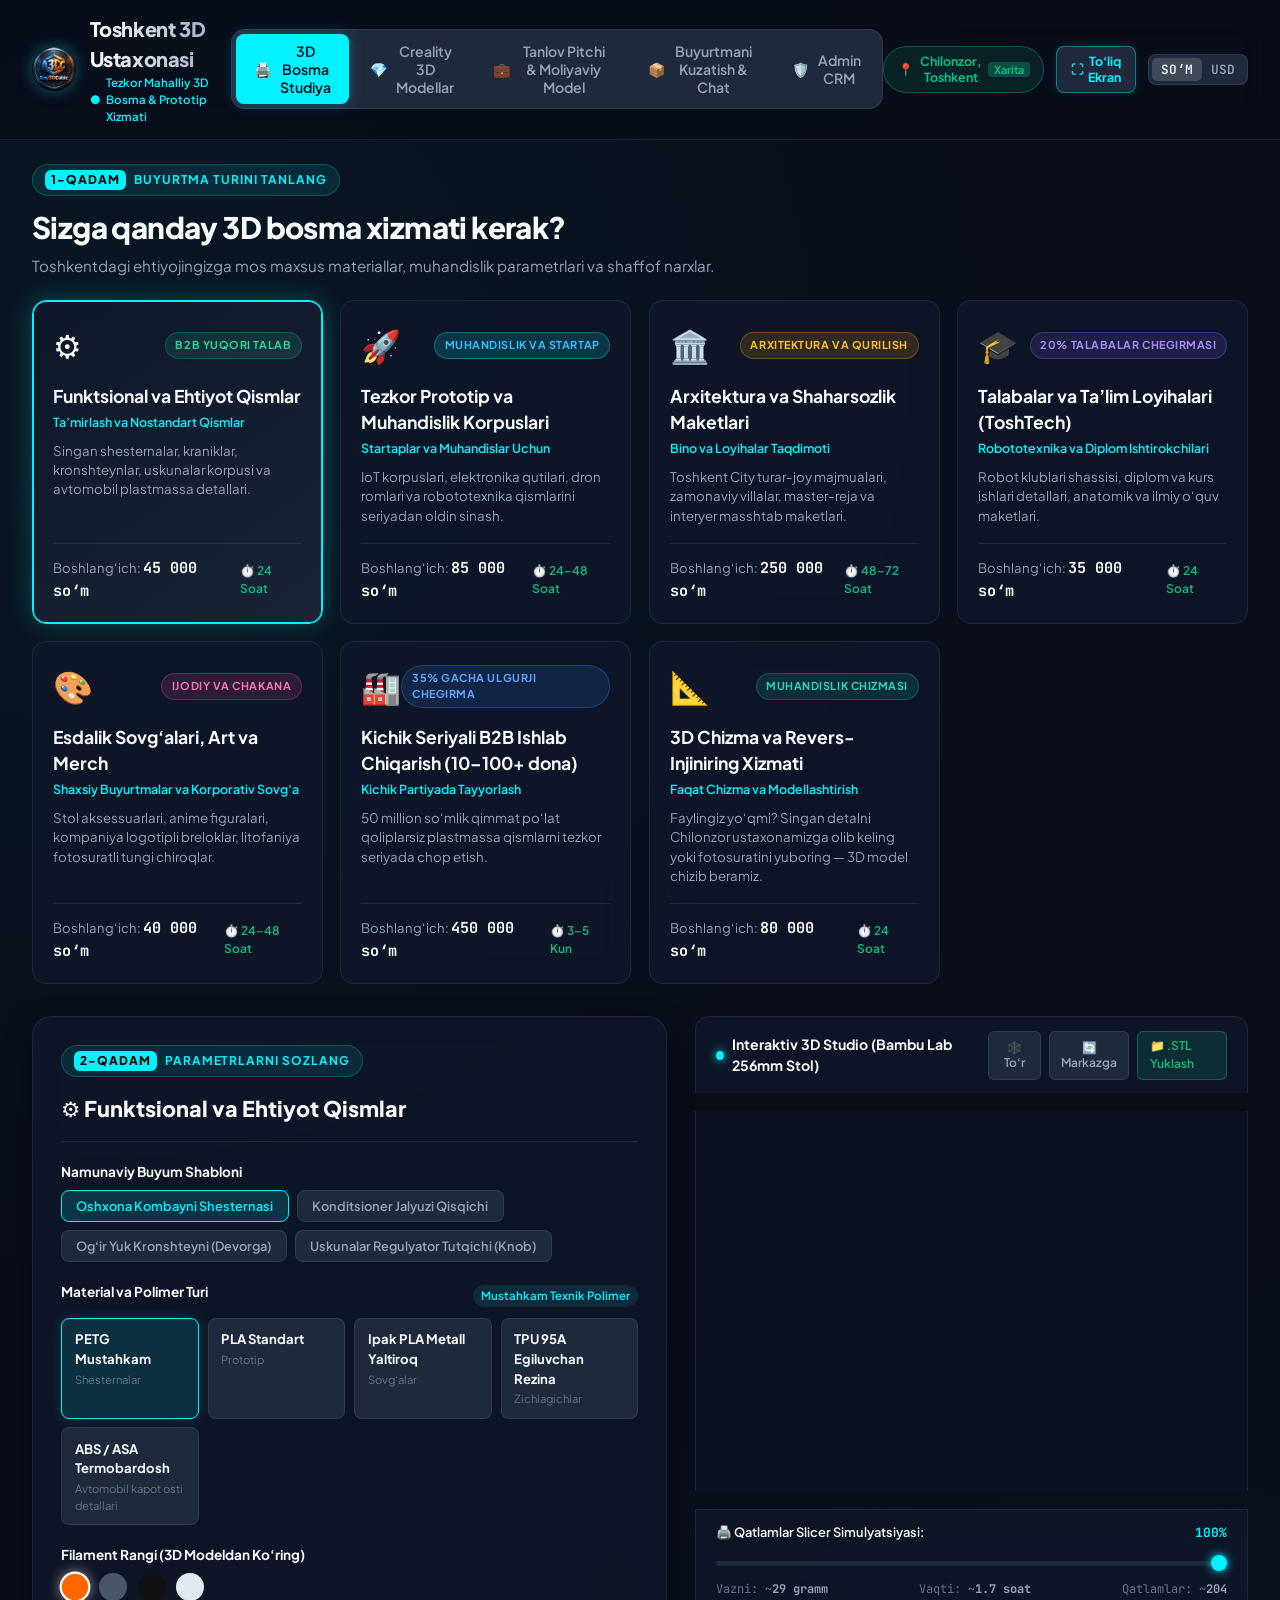
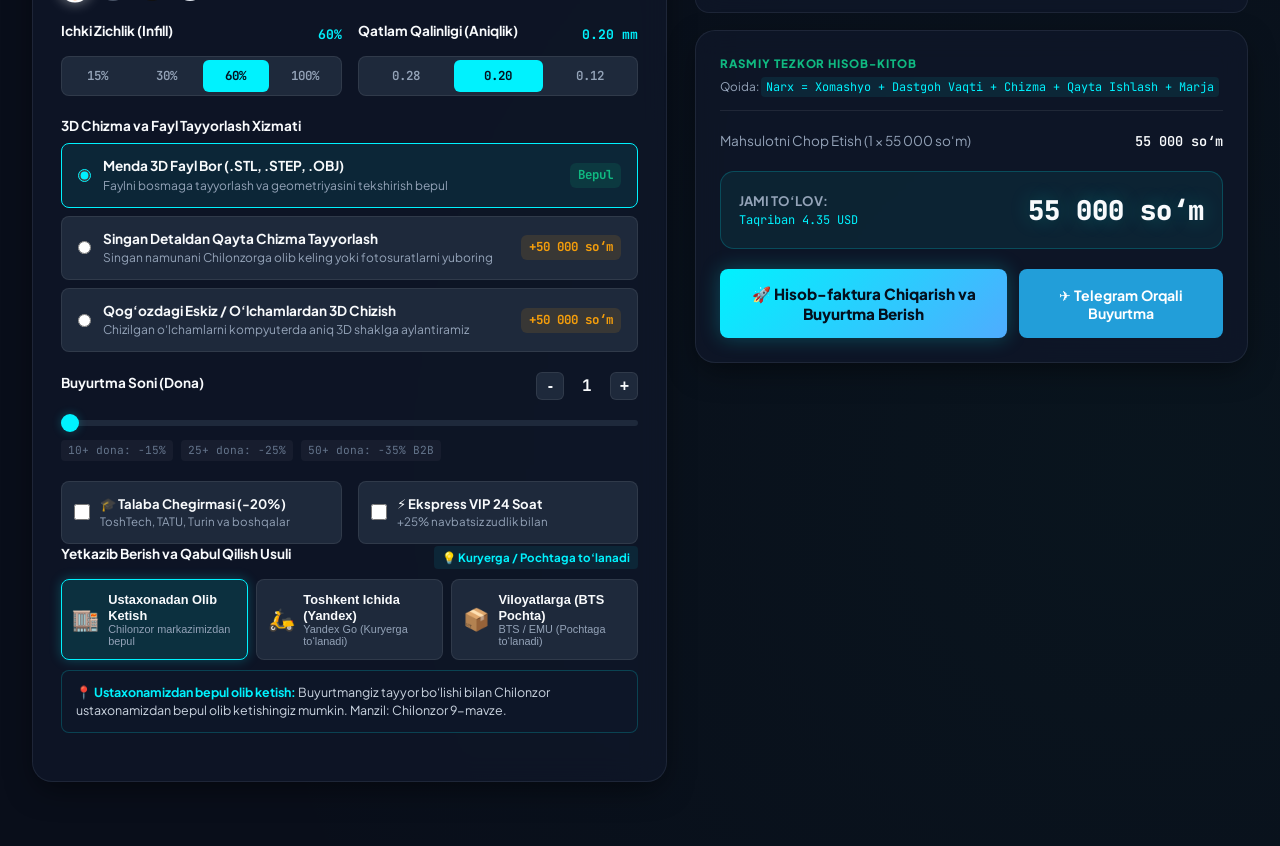
==== commit 3fe20d21: "Deploy Creality Cloud 3D Models catalog and order system" ====
--- a/3dprinter/index.html
+++ b/3dprinter/index.html
@@ -59,7 +59,7 @@
     <!-- Favicon (Any3DCubic 4K Logo) -->
     <link rel="icon" type="image/png" href="./favicon.png" />
     <link rel="apple-touch-icon" href="./logo_128.png" />
-    <script type="module" crossorigin src="./assets/index-DDy8EBjz.js"></script>
+    <script type="module" crossorigin src="./assets/index-BrcYSH3I.js"></script>
     <link rel="stylesheet" crossorigin href="./assets/index-C5oHHjBZ.css">
   </head>
   <body>
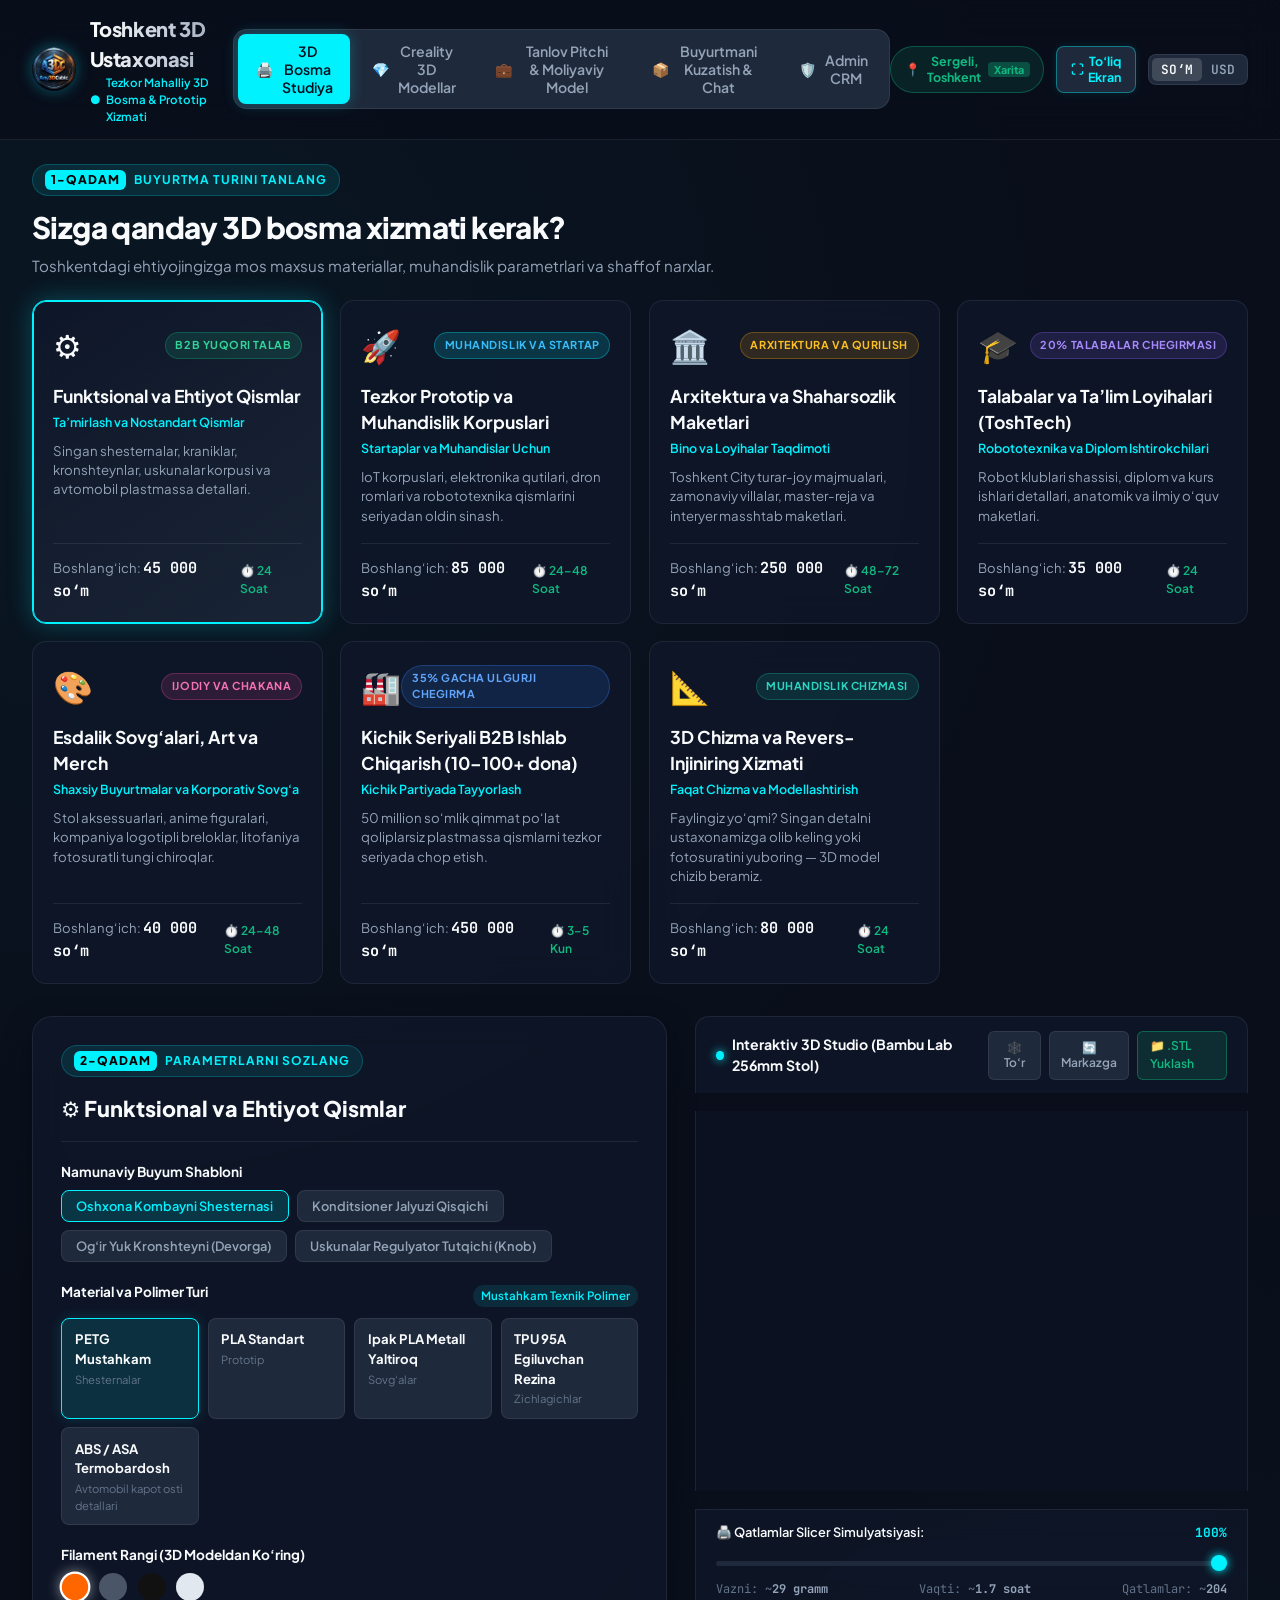
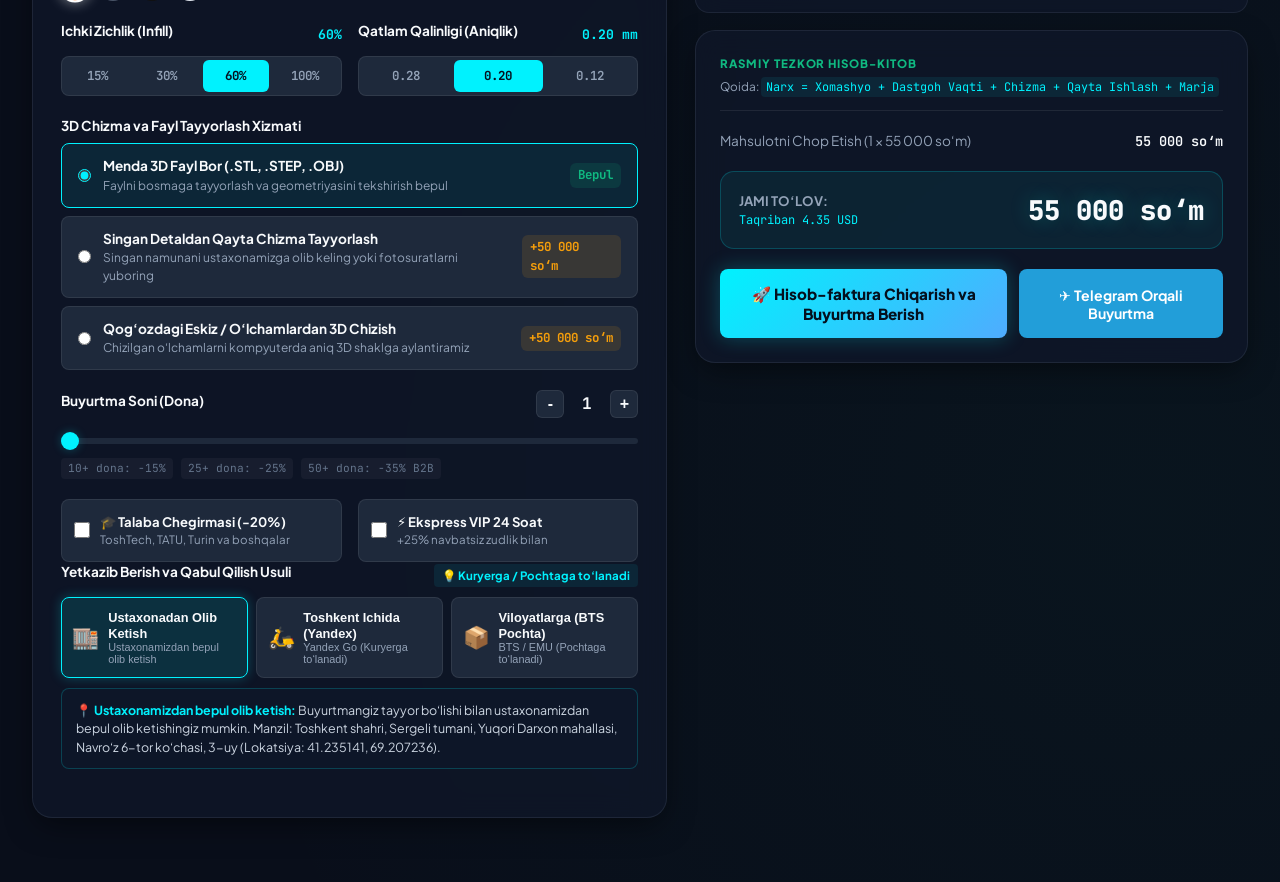
==== commit c7ea8999: "Update workshop location and coordinates to 41.235141, 69.207236" ====
--- a/3dprinter/index.html
+++ b/3dprinter/index.html
@@ -59,7 +59,7 @@
     <!-- Favicon (Any3DCubic 4K Logo) -->
     <link rel="icon" type="image/png" href="./favicon.png" />
     <link rel="apple-touch-icon" href="./logo_128.png" />
-    <script type="module" crossorigin src="./assets/index-BrcYSH3I.js"></script>
+    <script type="module" crossorigin src="./assets/index-BlRDFI0o.js"></script>
     <link rel="stylesheet" crossorigin href="./assets/index-C5oHHjBZ.css">
   </head>
   <body>
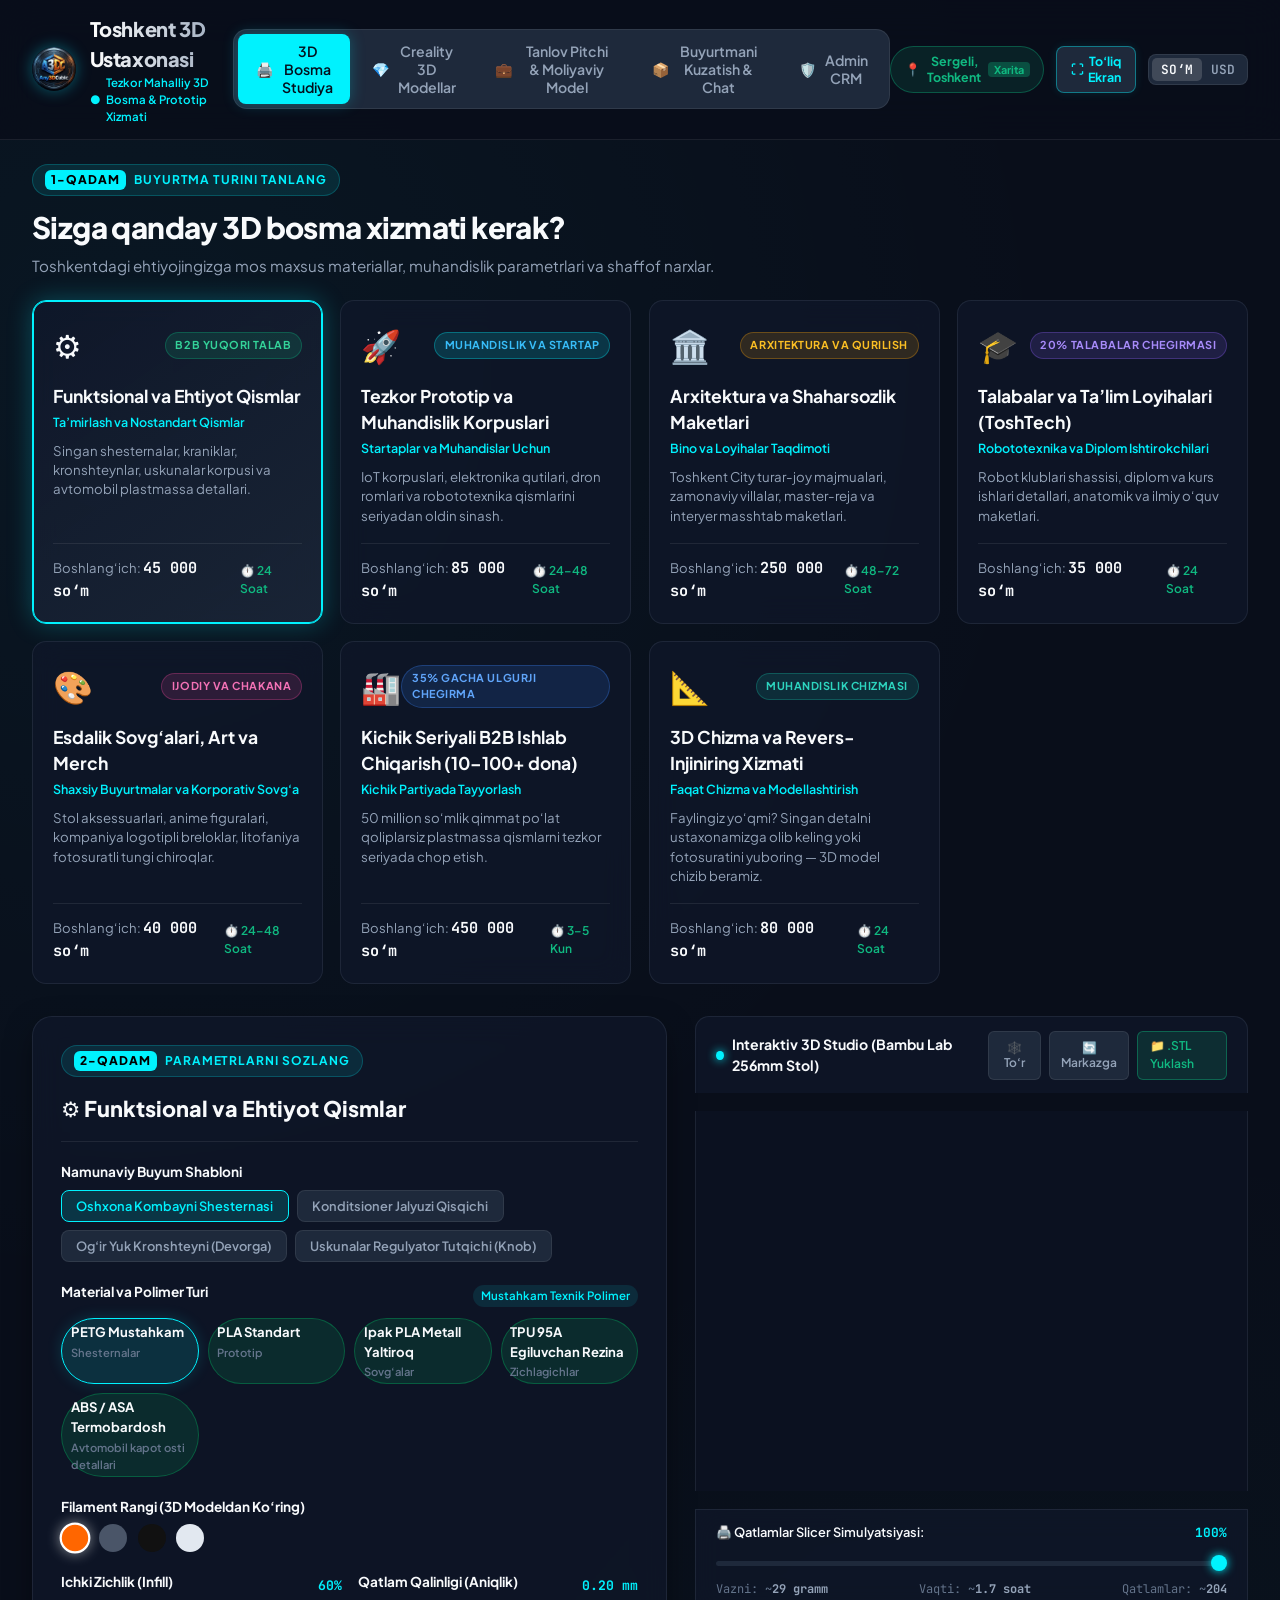
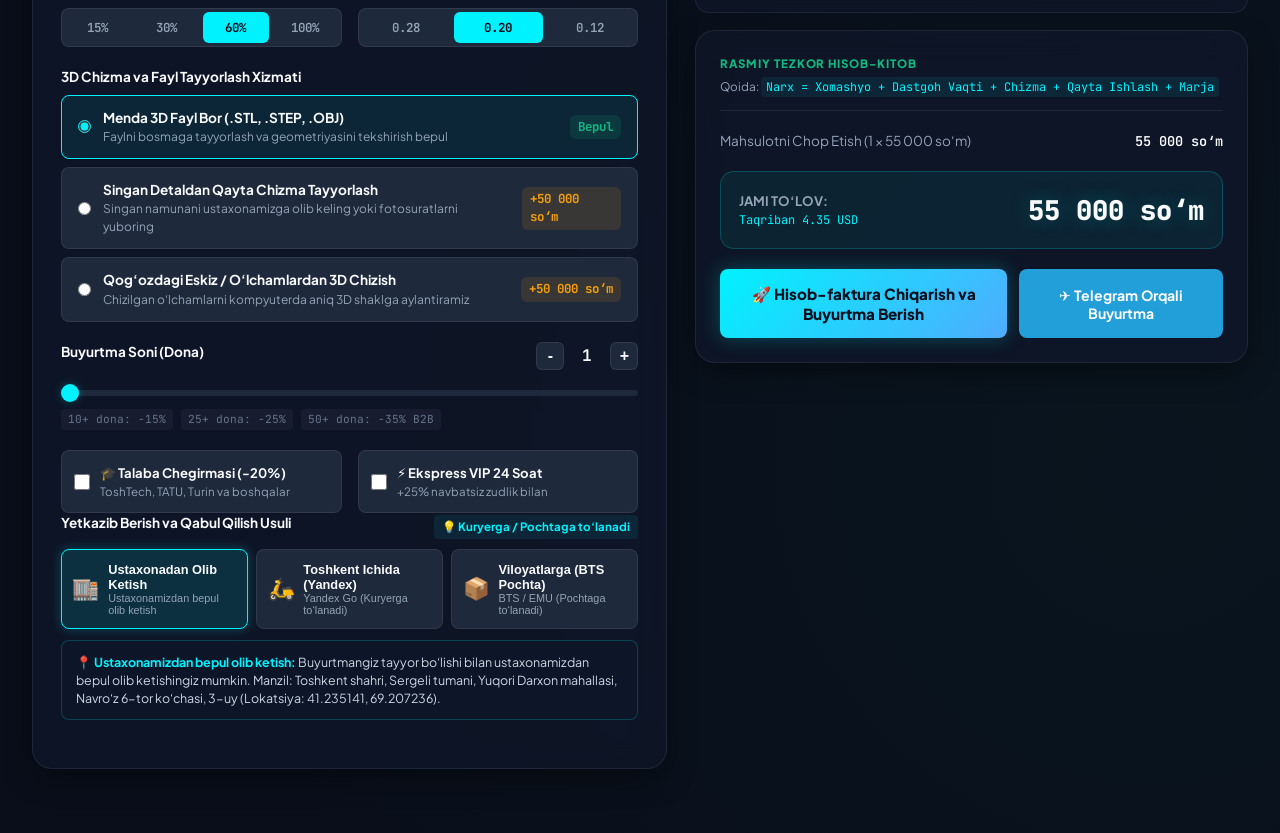
==== commit 42c8942f: "Deploy 24 products with rich details and images" ====
--- a/3dprinter/index.html
+++ b/3dprinter/index.html
@@ -59,8 +59,8 @@
     <!-- Favicon (Any3DCubic 4K Logo) -->
     <link rel="icon" type="image/png" href="./favicon.png" />
     <link rel="apple-touch-icon" href="./logo_128.png" />
-    <script type="module" crossorigin src="./assets/index-BlRDFI0o.js"></script>
-    <link rel="stylesheet" crossorigin href="./assets/index-C5oHHjBZ.css">
+    <script type="module" crossorigin src="./assets/index-D3h2D4Q5.js"></script>
+    <link rel="stylesheet" crossorigin href="./assets/index-CoMylmEP.css">
   </head>
   <body>
     <div id="app"></div>
--- a/3dprinter/assets/index-CoMylmEP.css
+++ b/3dprinter/assets/index-CoMylmEP.css
@@ -0,0 +1 @@
+:root{--bg-primary: #090e1a;--bg-secondary: #0f172a;--bg-tertiary: #1e293b;--bg-card: rgba(15, 23, 42, .75);--bg-glass: rgba(30, 41, 59, .5);--border-subtle: rgba(255, 255, 255, .08);--border-focus: rgba(0, 242, 254, .5);--border-card: rgba(148, 163, 184, .12);--accent-cyan: #00f2fe;--accent-cyan-glow: rgba(0, 242, 254, .25);--accent-emerald: #10b981;--accent-emerald-glow: rgba(16, 185, 129, .25);--accent-amber: #f59e0b;--accent-purple: #8b5cf6;--accent-pink: #ec4899;--accent-red: #ef4444;--text-main: #f8fafc;--text-muted: #94a3b8;--text-dim: #64748b;--font-main: "Plus Jakarta Sans", system-ui, -apple-system, sans-serif;--font-mono: "JetBrains Mono", monospace;--radius-sm: 8px;--radius-md: 14px;--radius-lg: 20px;--radius-xl: 28px;--shadow-card: 0 10px 30px -5px rgba(0, 0, 0, .5);--shadow-glow: 0 0 25px rgba(0, 242, 254, .15);--transition: all .25s cubic-bezier(.16, 1, .3, 1)}*{margin:0;padding:0;box-sizing:border-box}html,body{min-height:100vh;min-height:var(--tg-viewport-stable-height, 100vh);width:100%}body{font-family:var(--font-main);background-color:var(--bg-primary);color:var(--text-main);line-height:1.5;-webkit-font-smoothing:antialiased;background-image:radial-gradient(circle at 10% 15%,rgba(0,242,254,.04) 0%,transparent 40%),radial-gradient(circle at 90% 85%,rgba(16,185,129,.04) 0%,transparent 40%);min-height:100vh;overflow-x:hidden}::-webkit-scrollbar{width:8px;height:8px}::-webkit-scrollbar-track{background:var(--bg-primary)}::-webkit-scrollbar-thumb{background:var(--bg-tertiary);border-radius:4px}::-webkit-scrollbar-thumb:hover{background:var(--accent-cyan)}.app-navbar{position:sticky;top:0;z-index:100;background:#090e1ad9;backdrop-filter:blur(20px);-webkit-backdrop-filter:blur(20px);border-bottom:1px solid var(--border-subtle);padding:.85rem 2rem;display:flex;align-items:center;justify-content:space-between}.brand-group{display:flex;align-items:center;gap:.85rem;cursor:pointer}.brand-icon{width:44px;height:44px;background:transparent;border-radius:50%;display:flex;align-items:center;justify-content:center;font-size:1.4rem;box-shadow:0 0 15px #00f2fe59;overflow:hidden;flex-shrink:0}.nav-logo-img{width:100%;height:100%;object-fit:cover;border-radius:50%}.brand-text h1{font-size:1.25rem;font-weight:800;letter-spacing:-.02em;background:linear-gradient(to right,#fff,#94a3b8);-webkit-background-clip:text;-webkit-text-fill-color:transparent}.brand-sub{font-size:.72rem;color:var(--accent-cyan);font-weight:600;display:flex;align-items:center;gap:.35rem}.mode-switcher-nav{display:flex;background:var(--bg-tertiary);padding:4px;border-radius:var(--radius-md);border:1px solid var(--border-subtle);gap:4px}.nav-tab-btn{background:transparent;border:none;color:var(--text-muted);font-family:var(--font-main);font-weight:600;font-size:.88rem;padding:.5rem 1.1rem;border-radius:var(--radius-sm);cursor:pointer;transition:var(--transition);display:flex;align-items:center;gap:.5rem}.tab-text-short{display:none}.tab-text-full{display:inline}.nav-tab-btn:hover{color:var(--text-main);background:#ffffff0d}.nav-tab-btn.active{background:var(--accent-cyan);color:#04101e;box-shadow:0 0 15px var(--accent-cyan-glow)}.nav-tab-btn.active-pitch{background:var(--accent-emerald);color:#04140c;box-shadow:0 0 15px var(--accent-emerald-glow)}.header-right-tools{display:flex;align-items:center;gap:.75rem}.btn-fullscreen-toggle{background:var(--bg-tertiary);border:1px solid rgba(0,242,254,.4);color:var(--accent-cyan);font-family:var(--font-main);font-size:.78rem;font-weight:700;padding:.42rem .85rem;border-radius:var(--radius-sm);cursor:pointer;display:flex;align-items:center;gap:.35rem;transition:var(--transition);box-shadow:0 0 10px #00f2fe1a}.btn-fullscreen-toggle:hover{background:var(--accent-cyan);color:#000;box-shadow:0 0 18px var(--accent-cyan-glow);transform:translateY(-1px)}.currency-toggle{display:flex;background:var(--bg-tertiary);border-radius:var(--radius-sm);padding:3px;border:1px solid var(--border-subtle)}.curr-btn{background:transparent;border:none;color:var(--text-muted);font-family:var(--font-mono);font-size:.8rem;font-weight:600;padding:3px 9px;border-radius:5px;cursor:pointer;transition:var(--transition)}.curr-btn.active{background:#ffffff26;color:var(--text-main)}.btn-location-pill{font-size:.78rem;font-weight:700;padding:.4rem .85rem;border-radius:999px;background:#10b9811f;color:var(--accent-emerald);border:1px solid rgba(16,185,129,.35);display:flex;align-items:center;gap:.4rem;cursor:pointer;transition:var(--transition);font-family:var(--font-main)}.btn-location-pill:hover{background:#10b98140;border-color:#10b981;transform:translateY(-1px);box-shadow:0 0 12px #10b98159}.btn-location-pill .loc-tag{font-size:.68rem;background:#10b9814d;padding:1px 6px;border-radius:4px}.nav-tab-btn.active-admin{background:#00f2fe2e;color:var(--accent-cyan);border-color:var(--accent-cyan);box-shadow:0 0 15px #00f2fe59}.nav-tab-btn.active-shop{background:#00d26a2e;color:#00d26a;border-color:#00d26a;box-shadow:0 0 15px #00d26a59}.configurator-wrapper{max-width:1440px;margin:0 auto;padding:1.5rem 2rem 4rem}.section-block{margin-bottom:2rem}.section-header{margin-bottom:1.4rem}.step-tag{display:inline-flex;align-items:center;gap:.5rem;font-size:.75rem;font-weight:700;text-transform:uppercase;letter-spacing:.08em;color:var(--accent-cyan);background:#00f2fe1a;padding:.3rem .75rem;border-radius:999px;margin-bottom:.6rem;border:1px solid rgba(0,242,254,.2)}.step-num{color:var(--text-main);background:var(--accent-cyan);color:#000;padding:1px 6px;border-radius:6px;font-weight:800}.section-title{font-size:1.85rem;font-weight:800;letter-spacing:-.02em;margin-bottom:.35rem}.section-subtitle{color:var(--text-muted);font-size:.95rem}.order-type-grid{display:grid;grid-template-columns:repeat(auto-fill,minmax(280px,1fr));gap:1.1rem}.order-type-card{background:var(--bg-card);border:1px solid var(--border-card);border-radius:var(--radius-md);padding:1.25rem;cursor:pointer;transition:var(--transition);position:relative;display:flex;flex-direction:column;justify-content:space-between;-webkit-backdrop-filter:blur(14px);backdrop-filter:blur(14px)}.order-type-card:hover{transform:translateY(-3px);border-color:#00f2fe66;box-shadow:0 12px 25px -8px #00f2fe33}.order-type-card.active{border-color:var(--accent-cyan);background:linear-gradient(145deg,#0f172ae6,#1e293bcc);box-shadow:0 0 25px #00f2fe40,inset 0 0 0 1px var(--accent-cyan)}.card-top-row{display:flex;align-items:center;justify-content:space-between;margin-bottom:.85rem}.type-icon{font-size:2rem}.type-badge{font-size:.68rem;font-weight:700;text-transform:uppercase;letter-spacing:.05em;padding:.25rem .6rem;border-radius:999px}.badge-emerald{background:#10b98126;color:#34d399;border:1px solid rgba(16,185,129,.3)}.badge-cyan{background:#00f2fe26;color:#38bdf8;border:1px solid rgba(0,242,254,.3)}.badge-amber{background:#f59e0b26;color:#fbbf24;border:1px solid rgba(245,158,11,.3)}.badge-purple{background:#8b5cf626;color:#a78bfa;border:1px solid rgba(139,92,246,.3)}.badge-pink{background:#ec489926;color:#f472b6;border:1px solid rgba(236,72,153,.3)}.badge-blue{background:#3b82f626;color:#60a5fa;border:1px solid rgba(59,130,246,.3)}.badge-teal{background:#14b8a626;color:#2dd4bf;border:1px solid rgba(20,184,166,.3)}.type-title{font-size:1.1rem;font-weight:700;color:var(--text-main);margin-bottom:.2rem}.type-uz{font-size:.78rem;color:var(--accent-cyan);font-weight:600;margin-bottom:.6rem}.type-desc{font-size:.83rem;color:var(--text-muted);line-height:1.45;margin-bottom:1.1rem;flex-grow:1}.type-footer{display:flex;align-items:center;justify-content:space-between;padding-top:.85rem;border-top:1px solid var(--border-subtle);font-size:.82rem}.type-price{color:var(--text-muted)}.type-price strong{color:var(--text-main);font-family:var(--font-mono);font-size:.95rem}.type-turnaround{font-size:.75rem;font-weight:600;color:var(--accent-emerald)}.workspace-grid{display:grid;grid-template-columns:1.15fr 1fr;gap:1.75rem;align-items:start}@media (max-width: 1080px){.workspace-grid{grid-template-columns:1fr}}.specs-panel{background:var(--bg-card);border:1px solid var(--border-card);border-radius:var(--radius-lg);padding:1.75rem;-webkit-backdrop-filter:blur(14px);backdrop-filter:blur(14px);box-shadow:var(--shadow-card)}.panel-header{margin-bottom:1.25rem;padding-bottom:1rem;border-bottom:1px solid var(--border-subtle)}.panel-title{font-size:1.35rem;font-weight:800;margin-top:.4rem}.form-group{margin-bottom:1.25rem}.label-row{display:flex;align-items:center;justify-content:space-between;margin-bottom:.5rem}.group-label{font-size:.85rem;font-weight:700;color:var(--text-main);display:block;margin-bottom:.45rem}.spec-info-badge{font-size:.72rem;color:var(--accent-cyan);background:#00f2fe1a;padding:2px 8px;border-radius:999px;font-weight:600}.value-highlight{font-family:var(--font-mono);font-size:.82rem;color:var(--accent-cyan);font-weight:700}.preset-pill-row{display:flex;flex-wrap:wrap;gap:.5rem}.preset-pill{background:var(--bg-tertiary);border:1px solid var(--border-subtle);color:var(--text-muted);font-family:var(--font-main);font-size:.8rem;font-weight:600;padding:.45rem .9rem;border-radius:var(--radius-sm);cursor:pointer;transition:var(--transition)}.preset-pill:hover{background:#ffffff14;color:var(--text-main)}.preset-pill.active{background:#00f2fe26;border-color:var(--accent-cyan);color:var(--accent-cyan)}.material-card-row{display:grid;grid-template-columns:repeat(auto-fill,minmax(130px,1fr));gap:.55rem}.material-chip{background:var(--bg-tertiary);border:1px solid var(--border-subtle);border-radius:var(--radius-sm);padding:.65rem .8rem;cursor:pointer;transition:var(--transition)}.material-chip:hover{background:#ffffff0f}.material-chip.active{border-color:var(--accent-cyan);background:#00f2fe1f;box-shadow:0 0 15px #00f2fe26}.mat-name{font-size:.82rem;font-weight:700;color:var(--text-main);margin-bottom:2px}.mat-prop{font-size:.7rem;color:var(--text-dim)}.color-picker-row{display:flex;gap:.65rem;align-items:center}.color-dot{width:28px;height:28px;border-radius:50%;border:2px solid transparent;cursor:pointer;transition:var(--transition);position:relative}.color-dot:hover{transform:scale(1.15)}.color-dot.active{border-color:#fff;box-shadow:0 0 12px #ffffff80;transform:scale(1.1)}.form-row-dual{display:grid;grid-template-columns:1fr 1fr;gap:1rem}@media (max-width: 600px){.form-row-dual{grid-template-columns:1fr}}.segmented-control{display:flex;background:var(--bg-tertiary);border:1px solid var(--border-subtle);border-radius:var(--radius-sm);padding:3px;gap:3px}.segment-btn{flex:1;background:transparent;border:none;color:var(--text-muted);font-family:var(--font-mono);font-size:.78rem;font-weight:600;padding:.45rem .3rem;border-radius:6px;cursor:pointer;transition:var(--transition);text-align:center}.segment-btn:hover{color:var(--text-main)}.segment-btn.active{background:var(--accent-cyan);color:#04101e;font-weight:700}.radio-option-list{display:flex;flex-direction:column;gap:.5rem}.radio-card{display:flex;align-items:center;justify-content:space-between;background:var(--bg-tertiary);border:1px solid var(--border-subtle);border-radius:var(--radius-sm);padding:.75rem 1rem;cursor:pointer;transition:var(--transition);gap:.75rem}.radio-card:hover{background:#ffffff0d}.radio-card.active{border-color:var(--accent-cyan);background:#00f2fe14}.radio-card input{accent-color:var(--accent-cyan)}.radio-content{flex-grow:1}.radio-title{font-size:.85rem;font-weight:700;color:var(--text-main)}.radio-desc{font-size:.75rem;color:var(--text-muted)}.fee-tag{font-family:var(--font-mono);font-size:.78rem;font-weight:700;color:var(--accent-amber);background:#f59e0b1f;padding:3px 8px;border-radius:6px}.fee-tag.free{color:var(--accent-emerald);background:#10b9811f}.custom-slider{width:100%;-webkit-appearance:none;height:6px;border-radius:3px;background:var(--bg-tertiary);outline:none;cursor:pointer;margin:.5rem 0}.custom-slider::-webkit-slider-thumb{-webkit-appearance:none;-moz-appearance:none;appearance:none;width:18px;height:18px;border-radius:50%;background:var(--accent-cyan);cursor:pointer;box-shadow:0 0 10px var(--accent-cyan-glow);transition:var(--transition)}.custom-slider::-webkit-slider-thumb:hover{transform:scale(1.2)}.qty-counter{display:flex;align-items:center;gap:.5rem}.qty-btn{width:28px;height:28px;background:var(--bg-tertiary);border:1px solid var(--border-subtle);border-radius:6px;color:var(--text-main);font-size:1rem;font-weight:700;cursor:pointer;display:flex;align-items:center;justify-content:center}.qty-btn:hover{background:var(--accent-cyan);color:#000}.qty-num{font-family:var(--font-mono);font-weight:700;min-width:30px;text-align:center}.discount-pills{display:flex;gap:.5rem;margin-top:.35rem}.disc-pill{font-size:.7rem;font-family:var(--font-mono);color:var(--text-dim);background:#ffffff0a;padding:2px 7px;border-radius:4px}.disc-pill.highlight{color:var(--accent-emerald);background:#10b98126;font-weight:700}.checkbox-box{background:var(--bg-tertiary);border:1px solid var(--border-subtle);border-radius:var(--radius-sm);padding:.75rem;cursor:pointer;transition:var(--transition)}.checkbox-box.active{border-color:var(--accent-purple);background:#8b5cf61a}.checkbox-label{display:flex;align-items:center;gap:.65rem;cursor:pointer}.checkbox-label input{accent-color:var(--accent-purple);width:16px;height:16px}.check-title{font-size:.82rem;font-weight:700;color:var(--text-main)}.check-sub{font-size:.72rem;color:var(--text-muted)}.delivery-segmented{display:flex;flex-direction:column;gap:.45rem}.deliv-btn{background:var(--bg-tertiary);border:1px solid var(--border-subtle);border-radius:var(--radius-sm);padding:.7rem .9rem;color:var(--text-muted);font-family:var(--font-main);font-size:.82rem;font-weight:600;cursor:pointer;text-align:left;transition:var(--transition)}.deliv-btn:hover{background:#ffffff0d;color:var(--text-main)}.deliv-btn.active{border-color:var(--accent-emerald);background:#10b9811a;color:#34d399}.viewport-panel{display:flex;flex-direction:column;gap:1.1rem}.viewport-header{display:flex;align-items:center;justify-content:space-between;background:var(--bg-card);border:1px solid var(--border-card);border-radius:var(--radius-md) var(--radius-md) 0 0;padding:.85rem 1.25rem;border-bottom:none}.viewport-title-group{display:flex;align-items:center;gap:.5rem}.live-dot{width:9px;height:9px;border-radius:50%;background:var(--accent-cyan);box-shadow:0 0 10px var(--accent-cyan);animation:pulseLive 2s infinite}@keyframes pulseLive{0%{transform:scale(.95);opacity:.7}50%{transform:scale(1.2);opacity:1}to{transform:scale(.95);opacity:.7}}.viewport-heading{font-size:.88rem;font-weight:700;color:var(--text-main)}.viewport-tools{display:flex;gap:.5rem}.tool-btn{background:var(--bg-tertiary);border:1px solid var(--border-subtle);color:var(--text-muted);font-family:var(--font-main);font-size:.75rem;font-weight:600;padding:.35rem .7rem;border-radius:6px;cursor:pointer;transition:var(--transition)}.tool-btn:hover{background:#ffffff1a;color:var(--text-main)}.tool-btn.active{background:var(--accent-cyan);color:#000;font-weight:700}.tool-btn.upload-btn{background:#10b98126;border-color:#10b98166;color:var(--accent-emerald)}.tool-btn.upload-btn:hover{background:var(--accent-emerald);color:#000}.three-canvas-frame{width:100%;height:380px;background:#0b1120;border-left:1px solid var(--border-card);border-right:1px solid var(--border-card);position:relative;overflow:hidden;cursor:grab}.three-canvas-frame:active{cursor:grabbing}.three-canvas-frame canvas{width:100%!important;height:100%!important;display:block}.slicer-control-bar{background:var(--bg-card);border:1px solid var(--border-card);border-radius:0 0 var(--radius-md) var(--radius-md);padding:.85rem 1.25rem;-webkit-backdrop-filter:blur(14px);backdrop-filter:blur(14px)}.slicer-info{display:flex;justify-content:space-between;font-size:.8rem;margin-bottom:.35rem}.slicer-label{font-weight:600;color:var(--text-main)}.slicer-val{font-family:var(--font-mono);font-weight:700;color:var(--accent-cyan)}.slicer-slider{width:100%;-webkit-appearance:none;height:5px;border-radius:3px;background:var(--bg-tertiary);outline:none;cursor:pointer}.slicer-slider::-webkit-slider-thumb{-webkit-appearance:none;-moz-appearance:none;appearance:none;width:16px;height:16px;border-radius:50%;background:#00f2fe;cursor:pointer;box-shadow:0 0 10px #00f2fe}.slicer-stats{display:flex;justify-content:space-between;margin-top:.5rem;font-size:.75rem;color:var(--text-dim);font-family:var(--font-mono)}.slicer-stats strong{color:var(--text-muted)}.pricing-summary-card{background:var(--bg-card);border:1px solid var(--border-card);border-radius:var(--radius-lg);padding:1.5rem;-webkit-backdrop-filter:blur(14px);backdrop-filter:blur(14px);box-shadow:var(--shadow-card)}.pricing-card-header{display:flex;flex-direction:column;gap:.35rem;margin-bottom:1.2rem;padding-bottom:.85rem;border-bottom:1px solid var(--border-subtle)}.quote-tag{font-size:.72rem;font-weight:800;text-transform:uppercase;letter-spacing:.08em;color:var(--accent-emerald)}.pricing-rule-formula{font-size:.74rem;color:var(--text-muted)}.pricing-rule-formula code{font-family:var(--font-mono);color:var(--accent-cyan);background:#00f2fe14;padding:2px 5px;border-radius:4px}.pricing-rows{display:flex;flex-direction:column;gap:.55rem;margin-bottom:1.25rem}.price-row{display:flex;justify-content:space-between;font-size:.85rem;color:var(--text-muted)}.price-row span:last-child{font-family:var(--font-mono);font-weight:600;color:var(--text-main)}.discount-row{color:var(--accent-emerald)}.student-discount-row{color:var(--accent-purple)}.neg-price{color:var(--accent-emerald)!important}.grand-total-row{display:flex;align-items:center;justify-content:space-between;padding:1.1rem;background:#00f2fe0f;border:1px solid rgba(0,242,254,.2);border-radius:var(--radius-md);margin-bottom:1.25rem}.total-label-group{display:flex;flex-direction:column}.total-label{font-size:.82rem;font-weight:700;text-transform:uppercase;color:var(--text-muted)}.approx-usd{font-family:var(--font-mono);font-size:.75rem;color:var(--accent-cyan)}.total-amount{font-family:var(--font-mono);font-size:1.7rem;font-weight:800;color:var(--text-main);text-shadow:0 0 20px var(--accent-cyan-glow)}.order-action-buttons{display:grid;grid-template-columns:1.4fr 1fr;gap:.75rem}@media (max-width: 500px){.order-action-buttons{grid-template-columns:1fr}}.btn-primary-order{background:linear-gradient(135deg,#00f2fe,#4facfe);border:none;color:#04101e;font-family:var(--font-main);font-size:.95rem;font-weight:800;padding:.95rem 1.2rem;border-radius:var(--radius-sm);cursor:pointer;box-shadow:0 0 20px var(--accent-cyan-glow);transition:var(--transition);display:flex;align-items:center;justify-content:center;gap:.5rem}.btn-primary-order:hover{transform:translateY(-2px);box-shadow:0 0 30px #00f2fe66}.btn-secondary-telegram{background:#229ed9;border:none;color:#fff;font-family:var(--font-main);font-size:.88rem;font-weight:700;padding:.95rem 1rem;border-radius:var(--radius-sm);cursor:pointer;transition:var(--transition);display:flex;align-items:center;justify-content:center;gap:.4rem}.btn-secondary-telegram:hover{background:#2bb3f5;transform:translateY(-2px)}.order-modal-backdrop{position:fixed;top:0;right:0;bottom:0;left:0;background:#000000bf;-webkit-backdrop-filter:blur(12px);backdrop-filter:blur(12px);z-index:1000;display:flex;align-items:center;justify-content:center;padding:1.5rem}.order-modal-card{background:var(--bg-secondary);border:1px solid var(--border-card);border-radius:var(--radius-lg);max-width:650px;width:100%;max-height:90vh;overflow-y:auto;padding:2rem;position:relative;box-shadow:var(--shadow-card)}.modal-close-btn{position:absolute;top:1.25rem;right:1.25rem;background:transparent;border:none;color:var(--text-muted);font-size:1.75rem;cursor:pointer;transition:var(--transition)}.modal-close-btn:hover{color:var(--text-main)}.modal-header{text-align:center;margin-bottom:1.5rem}.success-icon-badge{font-size:2.2rem;margin-bottom:.5rem}.modal-title{font-size:1.45rem;font-weight:800;margin-bottom:.35rem}.modal-desc{font-size:.88rem;color:var(--text-muted)}.order-invoice-preview{background:#fff;color:#0f172a;border-radius:var(--radius-sm);padding:1.5rem;margin-bottom:1.5rem;box-shadow:0 4px 15px #00000026}.invoice-top{display:flex;justify-content:space-between;border-bottom:2px solid #e2e8f0;padding-bottom:1rem;margin-bottom:1rem}.invoice-company{font-size:1.05rem;font-weight:800;color:#0f172a}.invoice-district{font-size:.75rem;color:#64748b}.invoice-meta{text-align:right}.order-num{font-family:var(--font-mono);font-weight:800;font-size:1.05rem;color:#0284c7}.order-date{font-size:.75rem;color:#64748b}.invoice-details-grid{display:grid;grid-template-columns:1fr 1fr;gap:.75rem;margin-bottom:1rem;font-size:.82rem}.inv-k{color:#64748b;display:block;font-size:.72rem}.inv-v{color:#0f172a}.invoice-total-box{display:flex;align-items:center;justify-content:space-between;border-top:2px dashed #cbd5e1;padding-top:.85rem;font-size:.95rem;font-weight:700}.inv-sum{font-family:var(--font-mono);font-size:1.35rem;color:#0f172a}.order-checkout-form{display:flex;flex-direction:column;gap:.85rem}.form-field{display:flex;flex-direction:column;gap:.35rem}.form-field label{font-size:.78rem;font-weight:700;color:var(--text-main)}.form-field input,.form-field textarea{background:var(--bg-tertiary);border:1px solid var(--border-subtle);border-radius:var(--radius-sm);padding:.65rem .85rem;color:var(--text-main);font-family:var(--font-main);font-size:.88rem;outline:none;transition:var(--transition)}.form-field input:focus,.form-field textarea:focus{border-color:var(--accent-cyan);box-shadow:0 0 10px var(--accent-cyan-glow)}.modal-actions{display:grid;grid-template-columns:1.5fr 1fr;gap:.75rem;margin-top:.75rem}.btn-confirm-order{background:var(--accent-emerald);border:none;color:#04140c;font-family:var(--font-main);font-size:.9rem;font-weight:800;padding:.85rem 1rem;border-radius:var(--radius-sm);cursor:pointer;transition:var(--transition)}.btn-confirm-order:hover{background:#34d399}.btn-print-invoice{background:var(--bg-tertiary);border:1px solid var(--border-subtle);color:var(--text-main);font-family:var(--font-main);font-size:.85rem;font-weight:700;padding:.85rem 1rem;border-radius:var(--radius-sm);cursor:pointer}.payment-upload-card{background:var(--bg-tertiary);border:1px solid var(--border-card);border-radius:var(--radius-md);padding:1.15rem;margin-top:.5rem}.payment-card-header{margin-bottom:.85rem}.pay-badge{display:inline-block;font-size:.72rem;font-weight:800;color:var(--accent-cyan);background:#00f2fe1f;padding:.25rem .65rem;border-radius:999px;margin-bottom:.35rem;border:1px solid rgba(0,242,254,.25)}.pay-title{font-size:1.05rem;font-weight:800;color:var(--text-main);margin-bottom:.2rem}.pay-desc{font-size:.78rem;color:var(--text-muted)}.card-details-box{background:linear-gradient(135deg,#1e293b,#0f172a);border:1px solid rgba(255,255,255,.12);border-radius:var(--radius-sm);padding:.85rem 1rem;margin-bottom:.85rem;box-shadow:0 4px 15px #00000040}.card-top-info{display:flex;align-items:center;justify-content:space-between;margin-bottom:.4rem}.card-brand{font-size:.68rem;font-family:var(--font-mono);font-weight:700;color:#94a3b8;letter-spacing:.05em}.btn-copy-card{background:#00f2fe26;border:1px solid var(--accent-cyan);color:var(--accent-cyan);font-size:.72rem;font-weight:700;padding:.25rem .6rem;border-radius:5px;cursor:pointer;transition:var(--transition)}.btn-copy-card:hover{background:var(--accent-cyan);color:#000}.card-number-display{font-family:var(--font-mono);font-size:1.25rem;font-weight:800;letter-spacing:.1em;color:#fff;margin-bottom:.25rem}.card-holder-name{font-size:.75rem;color:#94a3b8}.receipt-dropzone-wrapper{background:#0f172a99;border:2px dashed rgba(0,242,254,.35);border-radius:var(--radius-sm);padding:1rem;text-align:center;transition:var(--transition)}.receipt-dropzone-wrapper:hover{border-color:var(--accent-cyan);background:#00f2fe0a}.receipt-prompt-area{display:flex;flex-direction:column;align-items:center;gap:.35rem}.receipt-icon{font-size:2rem}.receipt-text-bold{font-size:.88rem;font-weight:700;color:var(--text-main)}.receipt-text-muted{font-size:.74rem;color:var(--text-muted);margin-bottom:.4rem}.btn-select-receipt{background:var(--accent-cyan);border:none;color:#04101e;font-family:var(--font-main);font-size:.82rem;font-weight:700;padding:.5rem 1.1rem;border-radius:var(--radius-sm);cursor:pointer;transition:var(--transition)}.btn-select-receipt:hover{transform:translateY(-1px);box-shadow:0 0 15px var(--accent-cyan-glow)}.receipt-preview-area{display:flex;align-items:center;gap:1rem;background:#10b98114;border:1px solid rgba(16,185,129,.3);border-radius:var(--radius-sm);padding:.65rem}.receipt-preview-area img{width:60px;height:60px;object-fit:cover;border-radius:6px;border:1px solid var(--border-subtle)}.receipt-preview-info{display:flex;flex-direction:column;align-items:flex-start;gap:.35rem;flex:1}.receipt-badge-ok{font-size:.78rem;font-weight:700;color:var(--accent-emerald)}.btn-clear-receipt{background:transparent;border:none;color:#ef4444;font-size:.72rem;font-weight:600;cursor:pointer;padding:0}.order-success-card{text-align:center;padding:1.5rem 1rem}.success-icon-anim{font-size:3.5rem;animation:bounce 1s infinite alternate;margin-bottom:.75rem}@keyframes bounce{0%{transform:translateY(0)}to{transform:translateY(-8px)}}.success-title{font-size:1.5rem;font-weight:800;color:var(--text-main);margin-bottom:.35rem}.success-order-badge{display:inline-block;font-family:var(--font-mono);font-size:1.15rem;font-weight:800;color:var(--accent-cyan);background:#00f2fe1f;padding:.35rem .9rem;border-radius:var(--radius-sm);border:1px solid rgba(0,242,254,.3);margin-bottom:.85rem}.success-sub{font-size:.85rem;color:var(--text-muted);line-height:1.5;margin-bottom:1.25rem}.live-bot-banner{background:linear-gradient(135deg,#00f2fe1f,#10b9811f);border:1px solid var(--accent-cyan);border-radius:var(--radius-md);padding:1rem;margin-bottom:1.5rem;display:flex;align-items:center;gap:.85rem;text-align:left}.live-dot-pulse{width:14px;height:14px;border-radius:50%;background:var(--accent-emerald);box-shadow:0 0 12px var(--accent-emerald);animation:pulse-dot 1.5s infinite;flex-shrink:0}@keyframes pulse-dot{0%{transform:scale(.95);box-shadow:0 0 #10b981b3}70%{transform:scale(1.1);box-shadow:0 0 0 8px #10b98100}to{transform:scale(.95);box-shadow:0 0 #10b98100}}.live-banner-text{display:flex;flex-direction:column;gap:.2rem}.live-banner-text strong{font-size:.88rem;color:#fff}.live-banner-text span{font-size:.76rem;color:#94a3b8}.success-btn-group{display:flex;flex-direction:column;gap:.65rem}.btn-success-tracker{background:var(--accent-emerald);border:none;color:#04140c;font-family:var(--font-main);font-size:.92rem;font-weight:800;padding:.9rem;border-radius:var(--radius-sm);cursor:pointer;transition:var(--transition)}.btn-success-tracker:hover{background:#34d399;transform:translateY(-1px)}.btn-success-tg{background:#229ed9;color:#fff;text-decoration:none;font-size:.85rem;font-weight:700;padding:.8rem;border-radius:var(--radius-sm);text-align:center;display:block}.order-verifying-card{text-align:center;padding:1.25rem .85rem}.verifying-radar-anim{position:relative;width:72px;height:72px;margin:0 auto .85rem;display:flex;align-items:center;justify-content:center}.radar-ping{position:absolute;width:100%;height:100%;border-radius:50%;background:#f59e0b33;border:2px solid #f59e0b;animation:radar-expand 1.8s infinite cubic-bezier(.215,.61,.355,1)}@keyframes radar-expand{0%{transform:scale(.6);opacity:.9}to{transform:scale(1.4);opacity:0}}.radar-core{width:48px;height:48px;border-radius:50%;background:#f59e0b40;border:1px solid #f59e0b;display:flex;align-items:center;justify-content:center;font-size:1.5rem;z-index:2;box-shadow:0 0 15px #f59e0b66}.verifying-status-badge{display:inline-block;font-family:var(--font-mono);font-size:.72rem;font-weight:800;color:#f59e0b;background:#f59e0b1f;border:1px solid rgba(245,158,11,.35);padding:.3rem .8rem;border-radius:var(--radius-sm);margin-bottom:.65rem;letter-spacing:.05em}.verifying-title{font-size:1.35rem;font-weight:800;color:#fff;margin-bottom:.35rem}.verifying-desc{font-size:.82rem;color:var(--text-muted);line-height:1.5;margin-bottom:1.15rem}.verification-steps-card{background:#0f172abf;border:1px solid rgba(255,255,255,.08);border-radius:var(--radius-sm);padding:.85rem 1rem;text-align:left;margin-bottom:1rem;display:flex;flex-direction:column;gap:.75rem}.vstep{display:flex;align-items:center;gap:.75rem}.vstep-icon{width:28px;height:28px;border-radius:50%;background:#ffffff0d;display:flex;align-items:center;justify-content:center;font-size:.85rem;flex-shrink:0}.vstep-info{display:flex;flex-direction:column}.vstep-info strong{font-size:.82rem;color:#fff}.vstep-info span{font-size:.72rem;color:#94a3b8}.vstep.completed .vstep-icon{background:#10b98133;border:1px solid #10b981}.vstep.active .vstep-icon{background:#f59e0b33;border:1px solid #f59e0b;animation:pulse-step 1.2s infinite}@keyframes pulse-step{0%{transform:scale(.95);box-shadow:0 0 #f59e0b99}70%{transform:scale(1.05);box-shadow:0 0 0 6px #f59e0b00}to{transform:scale(.95);box-shadow:0 0 #f59e0b00}}.verifying-sub-note{font-size:.74rem;color:#64748b;margin-bottom:1.25rem}.admin-simulation-panel{background:#00f2fe0a;border:1px dashed rgba(0,242,254,.25);border-radius:var(--radius-sm);padding:.75rem;margin-top:.5rem}.sim-label{font-size:.74rem;font-weight:700;color:var(--accent-cyan);margin-bottom:.45rem}.sim-btn-group{display:grid;grid-template-columns:1fr 1fr;gap:.5rem}.btn-sim-approve{background:#10b98126;border:1px solid #10b981;color:#34d399;font-family:var(--font-main);font-size:.72rem;font-weight:700;padding:.45rem .5rem;border-radius:6px;cursor:pointer;transition:var(--transition)}.btn-sim-approve:hover{background:#10b981;color:#000}.btn-sim-decline{background:#ef444426;border:1px solid #ef4444;color:#f87171;font-family:var(--font-main);font-size:.72rem;font-weight:700;padding:.45rem .5rem;border-radius:6px;cursor:pointer;transition:var(--transition)}.btn-sim-decline:hover{background:#ef4444;color:#fff}.approved-status-badge{display:inline-block;font-family:var(--font-mono);font-size:.74rem;font-weight:800;color:#10b981;background:#10b9811f;border:1px solid rgba(16,185,129,.35);padding:.3rem .8rem;border-radius:var(--radius-sm);margin-bottom:.5rem;letter-spacing:.05em}.order-declined-card{text-align:center;padding:1.25rem .85rem}.declined-icon-anim{font-size:3.5rem;margin-bottom:.65rem;animation:shake .6s cubic-bezier(.36,.07,.19,.97) both}@keyframes shake{10%,90%{transform:translate3d(-1px,0,0)}20%,80%{transform:translate3d(2px,0,0)}30%,50%,70%{transform:translate3d(-4px,0,0)}40%,60%{transform:translate3d(4px,0,0)}}.declined-status-badge{display:inline-block;font-family:var(--font-mono);font-size:.74rem;font-weight:800;color:#ef4444;background:#ef444426;border:1px solid rgba(239,68,68,.4);padding:.3rem .85rem;border-radius:var(--radius-sm);margin-bottom:.5rem;letter-spacing:.05em}.declined-title{font-size:1.4rem;font-weight:800;color:#fff;margin-bottom:.35rem}.declined-order-badge{display:inline-block;font-family:var(--font-mono);font-size:1.1rem;font-weight:800;color:#ef4444;background:#ef44441a;padding:.3rem .85rem;border-radius:var(--radius-sm);border:1px solid rgba(239,68,68,.25);margin-bottom:1rem}.declined-reason-box{background:#ef444414;border-left:4px solid #ef4444;border-radius:6px;padding:.85rem 1rem;text-align:left;margin-bottom:1rem}.reason-header{font-size:.85rem;font-weight:700;color:#fca5a5;margin-bottom:.25rem}.reason-desc{font-size:.78rem;color:#cbd5e1;line-height:1.45}.declined-instruction{font-size:.78rem;color:var(--text-muted);line-height:1.45;margin-bottom:1.25rem}.declined-btn-group{display:flex;flex-direction:column;gap:.65rem}.btn-reupload-receipt{background:linear-gradient(135deg,#00f2fe,#4facfe);border:none;color:#04101e;font-family:var(--font-main);font-size:.9rem;font-weight:800;padding:.85rem;border-radius:var(--radius-sm);cursor:pointer;transition:var(--transition)}.btn-reupload-receipt:hover{transform:translateY(-1px);box-shadow:0 4px 15px #00f2fe59}.btn-contact-admin{background:#229ed9;color:#fff;text-decoration:none;font-size:.85rem;font-weight:700;padding:.8rem;border-radius:var(--radius-sm);text-align:center;display:block}.pitch-container{max-width:1440px;margin:0 auto;padding:2rem 2rem 5rem}.pitch-hero-banner{background:linear-gradient(135deg,#0f172ae6,#1e293bcc);border:1px solid var(--border-card);border-radius:var(--radius-xl);padding:3rem 2.5rem;text-align:center;margin-bottom:3.5rem;position:relative;overflow:hidden;box-shadow:var(--shadow-card)}.pitch-hero-badge{display:inline-block;font-size:.78rem;font-weight:800;text-transform:uppercase;letter-spacing:.1em;color:var(--accent-emerald);background:#10b9811f;padding:.4rem 1.1rem;border-radius:999px;margin-bottom:1.25rem;border:1px solid rgba(16,185,129,.3)}.pitch-main-title{font-size:3rem;font-weight:900;letter-spacing:-.03em;margin-bottom:.75rem;background:linear-gradient(to right,#fff,#00f2fe);-webkit-background-clip:text;-webkit-text-fill-color:transparent}.pitch-tagline{font-size:1.15rem;color:var(--text-muted);max-width:750px;margin:0 auto 2rem}.pitch-stats-ticker{display:grid;grid-template-columns:repeat(4,1fr);gap:1.25rem;max-width:950px;margin:0 auto 2.25rem}@media (max-width: 768px){.pitch-stats-ticker{grid-template-columns:1fr 1fr}.pitch-main-title{font-size:2.1rem}}.ticker-item{background:var(--bg-tertiary);border:1px solid var(--border-subtle);border-radius:var(--radius-md);padding:1rem;display:flex;flex-direction:column;align-items:center}.ticker-val{font-family:var(--font-mono);font-size:1.4rem;font-weight:800;color:var(--accent-cyan)}.ticker-lbl{font-size:.75rem;color:var(--text-dim);margin-top:.25rem;text-align:center}.pitch-cta-actions{display:flex;justify-content:center;gap:1rem}@media (max-width: 600px){.pitch-cta-actions{flex-direction:column}}.btn-present-slides{background:var(--accent-emerald);border:none;color:#04140c;font-family:var(--font-main);font-size:.95rem;font-weight:800;padding:.9rem 1.75rem;border-radius:var(--radius-md);cursor:pointer;box-shadow:0 0 20px var(--accent-emerald-glow);transition:var(--transition)}.btn-present-slides:hover{background:#34d399;transform:translateY(-2px)}.btn-to-order-portal{background:var(--bg-tertiary);border:1px solid var(--border-subtle);color:var(--text-main);font-family:var(--font-main);font-size:.95rem;font-weight:700;padding:.9rem 1.5rem;border-radius:var(--radius-md);cursor:pointer;transition:var(--transition)}.btn-to-order-portal:hover{background:#ffffff1a}.pitch-section{margin-bottom:4rem}.section-badge-pill{font-size:.72rem;font-weight:800;color:var(--accent-cyan);text-transform:uppercase;letter-spacing:.08em;margin-bottom:.5rem}.pitch-sec-title{font-size:2rem;font-weight:800;margin-bottom:.65rem;letter-spacing:-.02em}.pitch-sec-lead{font-size:1.05rem;color:var(--text-muted);max-width:900px;line-height:1.6;margin-bottom:1.75rem}.concept-cards-grid{display:grid;grid-template-columns:repeat(auto-fill,minmax(280px,1fr));gap:1.25rem;margin-bottom:2rem}.concept-card{background:var(--bg-card);border:1px solid var(--border-card);border-radius:var(--radius-md);padding:1.5rem;-webkit-backdrop-filter:blur(14px);backdrop-filter:blur(14px)}.concept-icon{font-size:2.2rem;margin-bottom:.75rem}.concept-card h4{font-size:1.15rem;font-weight:700;margin-bottom:.5rem}.concept-customers{font-size:.82rem;color:var(--text-muted);margin-bottom:.45rem}.concept-customers strong{color:var(--accent-cyan)}.concept-examples{font-size:.8rem;color:var(--text-dim)}.edge-limit-grid{display:grid;grid-template-columns:1fr 1fr;gap:1.25rem}@media (max-width: 768px){.edge-limit-grid{grid-template-columns:1fr}}.callout-box{border-radius:var(--radius-md);padding:1.5rem;border:1px solid}.advantage-box{background:#10b98114;border-color:#10b9814d}.advantage-box .callout-title{color:var(--accent-emerald);font-weight:800;font-size:1.05rem;margin-bottom:.5rem}.limitation-box{background:#f59e0b14;border-color:#f59e0b4d}.limitation-box .callout-title{color:var(--accent-amber);font-weight:800;font-size:1.05rem;margin-bottom:.5rem}.simulator-layout{display:grid;grid-template-columns:1.2fr 1fr;gap:1.5rem}@media (max-width: 900px){.simulator-layout{grid-template-columns:1fr}}.sim-controls-panel{background:var(--bg-card);border:1px solid var(--border-card);border-radius:var(--radius-lg);padding:1.75rem}.sim-panel-title{font-size:1.15rem;font-weight:800;margin-bottom:1.25rem}.sim-input-row{margin-bottom:1.15rem}.sim-input-row label{font-size:.85rem;font-weight:700;display:block}.sim-val-hint{font-size:.72rem;color:var(--text-dim)}.sim-results-card{background:var(--bg-card);border:1px solid var(--border-card);border-radius:var(--radius-lg);padding:1.75rem;display:flex;flex-direction:column;justify-content:space-between}.capex-total-header{background:#00f2fe14;border:1px solid rgba(0,242,254,.25);border-radius:var(--radius-md);padding:1.25rem;text-align:center;margin-bottom:1.25rem}.capex-total-header span{font-size:.8rem;font-weight:700;text-transform:uppercase;color:var(--text-muted)}.capex-big-num{font-family:var(--font-mono);font-size:2.2rem;font-weight:900;color:var(--accent-cyan);margin:.25rem 0}.capex-usd-sub{font-size:.85rem;color:var(--text-muted)}.capex-breakdown-table{display:flex;flex-direction:column;gap:.6rem;font-size:.85rem;margin-bottom:1.25rem}.capex-row{display:flex;justify-content:space-between;color:var(--text-muted)}.capex-row span:last-child{font-family:var(--font-mono);color:var(--text-main);font-weight:600}.capex-insight-pill{font-size:.78rem;background:var(--bg-tertiary);border-radius:var(--radius-sm);padding:.85rem;color:var(--text-muted);line-height:1.4}.elec-calculator-grid{display:grid;grid-template-columns:1.2fr 1fr;gap:1.5rem}@media (max-width: 900px){.elec-calculator-grid{grid-template-columns:1fr}}.elec-card{background:var(--bg-card);border:1px solid var(--border-card);border-radius:var(--radius-lg);padding:1.75rem}.elec-card-header{display:flex;align-items:center;gap:.85rem;margin-bottom:1.25rem}.elec-icon{font-size:2rem}.elec-rate{font-size:.8rem;color:var(--accent-amber);font-weight:700}.elec-slider-control{margin-bottom:1.5rem}.elec-stats-grid{display:grid;grid-template-columns:repeat(3,1fr);gap:.85rem;margin-bottom:1.25rem}@media (max-width: 600px){.elec-stats-grid{grid-template-columns:1fr}}.elec-stat-box{background:var(--bg-tertiary);border:1px solid var(--border-subtle);border-radius:var(--radius-sm);padding:.85rem;text-align:center}.es-val{font-family:var(--font-mono);font-size:1.15rem;font-weight:800;color:var(--accent-cyan);display:block}.es-lbl{font-size:.7rem;color:var(--text-dim);margin-top:.2rem;display:block}.elec-formula-bar{background:#0000004d;padding:.65rem .85rem;border-radius:var(--radius-sm);font-size:.75rem}.elec-insight-card{background:var(--bg-card);border:1px solid var(--border-card);border-radius:var(--radius-lg);padding:1.75rem;display:flex;flex-direction:column;justify-content:center}.insight-badge{font-size:.72rem;font-weight:800;text-transform:uppercase;color:var(--accent-amber);margin-bottom:.5rem}.elec-insight-card h3{font-size:1.35rem;font-weight:800;margin-bottom:.85rem}.elec-insight-card p{font-size:.9rem;color:var(--text-muted);line-height:1.55;margin-bottom:1.25rem}.highlight-quote{border-left:3px solid var(--accent-cyan);padding-left:1rem;font-style:italic;color:var(--text-main);font-size:.9rem}.district-cards-grid{display:grid;grid-template-columns:repeat(auto-fit,minmax(320px,1fr));gap:1.5rem}.district-card{background:var(--bg-card);border:1px solid var(--border-card);border-radius:var(--radius-lg);padding:1.5rem;-webkit-backdrop-filter:blur(14px);backdrop-filter:blur(14px);display:flex;flex-direction:column}.district-card.recommended{border-color:var(--accent-emerald);box-shadow:0 0 25px #10b98126}.district-top{display:flex;justify-content:space-between;align-items:flex-start;margin-bottom:.85rem}.district-name{font-size:1.25rem;font-weight:800}.district-uz{font-size:.78rem;color:var(--accent-cyan)}.district-tag{font-size:.7rem;font-weight:700;padding:.25rem .65rem;border-radius:999px}.tag-green{background:#10b98126;color:#34d399}.tag-gray{background:#ffffff14;color:var(--text-muted)}.district-rent{font-size:.88rem;color:var(--text-muted);margin-bottom:1rem;padding-bottom:.85rem;border-bottom:1px solid var(--border-subtle)}.district-rent strong{color:var(--accent-amber)}.district-pros-list{font-size:.82rem;color:var(--text-muted);margin-bottom:1.25rem;flex-grow:1}.district-pros-list ul{padding-left:1.1rem;margin-top:.4rem}.district-pros-list li{margin-bottom:.35rem}.district-verdict{background:var(--bg-tertiary);border-radius:var(--radius-sm);padding:.75rem;font-size:.78rem;color:var(--text-main)}.case-study-hero-card{background:var(--bg-card);border:1px solid var(--border-card);border-radius:var(--radius-xl);overflow:hidden;display:grid;grid-template-columns:1fr 1.2fr;box-shadow:var(--shadow-card)}@media (max-width: 900px){.case-study-hero-card{grid-template-columns:1fr}}.case-study-image-wrapper{position:relative;background:#000}.case-study-img{width:100%;height:100%;object-fit:cover;display:block}.img-badge{position:absolute;bottom:1rem;left:1rem;right:1rem;background:#090e1ad9;-webkit-backdrop-filter:blur(10px);backdrop-filter:blur(10px);font-size:.72rem;font-weight:600;color:var(--text-main);padding:.45rem .85rem;border-radius:var(--radius-sm);border:1px solid var(--border-subtle)}.case-study-content{padding:2.25rem;display:flex;flex-direction:column;justify-content:space-between}.case-title{font-size:1.55rem;font-weight:800;margin-bottom:.65rem}.case-problem-desc{font-size:.92rem;color:var(--text-muted);line-height:1.5;margin-bottom:1.5rem}.comparison-dual-box{display:grid;grid-template-columns:1fr 1fr;gap:1rem;margin-bottom:1.5rem}.comp-col{border-radius:var(--radius-md);padding:1.15rem;border:1px solid}.old-way{background:#ef444414;border-color:#ef444440}.old-way .comp-header{color:var(--accent-red);font-weight:800;font-size:.82rem;margin-bottom:.5rem}.new-way{background:#10b9811a;border-color:#10b98159}.new-way .comp-header{color:var(--accent-emerald);font-weight:800;font-size:.82rem;margin-bottom:.5rem}.comp-metric{font-size:.85rem;margin-bottom:.35rem}.comp-metric strong{font-family:var(--font-mono)}.workflow-steps-row{display:grid;grid-template-columns:repeat(4,1fr);gap:.5rem}@media (max-width: 600px){.workflow-steps-row{grid-template-columns:1fr 1fr}}.w-step{background:var(--bg-tertiary);border-radius:var(--radius-sm);padding:.65rem;display:flex;flex-direction:column;align-items:center;text-align:center;font-size:.72rem;color:var(--text-muted);gap:.35rem}.step-circle{width:22px;height:22px;border-radius:50%;background:var(--accent-cyan);color:#000;font-weight:800;display:flex;align-items:center;justify-content:center;font-size:.75rem}.breakeven-grid{display:grid;grid-template-columns:1.1fr 1fr;gap:1.5rem}@media (max-width: 900px){.breakeven-grid{grid-template-columns:1fr}}.be-inputs-panel{background:var(--bg-card);border:1px solid var(--border-card);border-radius:var(--radius-lg);padding:1.75rem}.be-inputs-panel h4{font-size:1.15rem;font-weight:800;margin-bottom:1.25rem}.be-slider-field{margin-bottom:1.25rem}.be-results-panel{background:var(--bg-card);border:1px solid var(--border-card);border-radius:var(--radius-lg);padding:1.75rem;display:flex;flex-direction:column;justify-content:space-between}.be-formula-box{background:#0006;border:1px solid var(--border-subtle);border-radius:var(--radius-md);padding:1.1rem;margin-bottom:1.25rem}.math-eq{font-size:.8rem;color:var(--text-dim);margin-bottom:.4rem}.math-calc{font-size:.95rem;color:var(--accent-cyan)}.math-calc strong{font-size:1.15rem;color:#fff}.be-metrics-row{display:flex;flex-direction:column;gap:.75rem;margin-bottom:1.25rem}.be-metric-card{background:var(--bg-tertiary);border:1px solid var(--border-subtle);border-radius:var(--radius-md);padding:1rem 1.25rem;display:flex;align-items:center;justify-content:space-between}.be-metric-card.primary{border-color:var(--accent-cyan);background:#00f2fe14}.be-metric-card.green{border-color:var(--accent-emerald);background:#10b98114}.bm-title{font-size:.85rem;font-weight:700;color:var(--text-main)}.bm-num{font-family:var(--font-mono);font-size:1.45rem;font-weight:800;color:var(--accent-cyan)}.be-metric-card.green .bm-num{color:var(--accent-emerald)}.bm-sub{font-size:.72rem;color:var(--text-dim)}.judge-economic-clarity{font-size:.75rem;color:var(--text-dim);line-height:1.4}.swot-matrix-grid{display:grid;grid-template-columns:1fr 1fr;gap:1.5rem}@media (max-width: 900px){.swot-matrix-grid{grid-template-columns:1fr}}.swot-quadrant{background:var(--bg-card);border:1px solid var(--border-card);border-radius:var(--radius-lg);padding:1.75rem;-webkit-backdrop-filter:blur(14px);backdrop-filter:blur(14px)}.swot-badge{font-size:.7rem;font-weight:800;text-transform:uppercase;color:var(--accent-emerald);background:#10b9811f;display:inline-block;padding:3px 9px;border-radius:999px;margin-bottom:.65rem}.swot-badge.red{color:var(--accent-red);background:#ef44441f}.swot-badge.blue{color:#38bdf8;background:#38bdf81f}.swot-badge.orange{color:var(--accent-amber);background:#f59e0b1f}.swot-quad-title{font-size:1.25rem;font-weight:800;margin-bottom:1rem}.swot-item-list{padding-left:1.25rem;font-size:.88rem;color:var(--text-muted);line-height:1.55}.swot-item-list li{margin-bottom:.65rem}.swot-item-list strong{color:var(--text-main)}.threat-solution-list{display:flex;flex-direction:column;gap:.85rem}.threat-box{background:var(--bg-tertiary);border-radius:var(--radius-sm);padding:.85rem 1rem}.threat-head{font-size:.88rem;font-weight:800;color:var(--accent-amber);margin-bottom:.2rem}.threat-detail{font-size:.8rem;color:var(--text-muted);margin-bottom:.45rem}.threat-solution{font-size:.82rem;color:#34d399;background:#10b9811a;padding:.4rem .65rem;border-radius:6px}.roadmap-timeline-grid{display:grid;grid-template-columns:repeat(3,1fr);gap:1.25rem}@media (max-width: 800px){.roadmap-timeline-grid{grid-template-columns:1fr}}.roadmap-card{background:var(--bg-card);border:1px solid var(--border-card);border-radius:var(--radius-lg);padding:1.5rem}.rm-header{display:flex;align-items:center;gap:.85rem;margin-bottom:1.25rem;padding-bottom:.85rem;border-bottom:1px solid var(--border-subtle)}.rm-icon{font-size:2rem}.rm-month{font-size:.72rem;font-weight:800;color:var(--accent-cyan);text-transform:uppercase;letter-spacing:.08em}.rm-title{font-size:1.1rem;font-weight:800}.rm-actions{padding-left:1.2rem;font-size:.85rem;color:var(--text-muted);line-height:1.5}.rm-actions li{margin-bottom:.65rem}.slides-modal-backdrop{position:fixed;top:0;right:0;bottom:0;left:0;background:#030712;z-index:2000;display:flex;flex-direction:column}.slides-modal-bar{background:#0b1120;border-bottom:1px solid var(--border-subtle);padding:.85rem 2rem;display:flex;align-items:center;justify-content:space-between}.slides-modal-title{font-size:.95rem;color:var(--text-muted)}.slides-modal-title strong{color:var(--accent-cyan)}.slides-nav-tools{display:flex;align-items:center;gap:.75rem}.btn-slide-nav{background:var(--bg-tertiary);border:1px solid var(--border-subtle);color:var(--text-main);font-family:var(--font-main);font-size:.85rem;font-weight:700;padding:.45rem 1rem;border-radius:var(--radius-sm);cursor:pointer;transition:var(--transition)}.btn-slide-nav:hover{background:var(--accent-cyan);color:#000}.btn-slide-close{background:transparent;border:none;color:var(--text-muted);font-size:2rem;cursor:pointer;line-height:1}.slide-viewport-stage{flex-grow:1;display:flex;align-items:center;justify-content:center;padding:2.5rem;overflow:auto}.slide-card{background:#0f172a;border:1px solid rgba(255,255,255,.12);border-radius:24px;width:100%;max-width:1100px;min-height:580px;padding:3.5rem;display:flex;flex-direction:column;justify-content:center;position:relative;box-shadow:0 25px 60px -15px #000c}.slide-title-theme{text-align:center;align-items:center;background:radial-gradient(circle at center,#1e293b,#0f172a)}.slide-badge-top{border:1px solid #38bdf8;color:#38bdf8;font-size:.75rem;font-weight:800;padding:.35rem 1rem;border-radius:999px;letter-spacing:.1em;margin-bottom:2rem}.slide-hero-heading{font-size:3.4rem;font-weight:900;letter-spacing:-.03em;margin-bottom:1rem;color:#fff}.slide-hero-sub{font-size:1.35rem;color:#94a3b8;max-width:700px;margin-bottom:2.5rem}.slide-tags-row{display:flex;gap:1.5rem;color:#38bdf8;font-size:.95rem;font-weight:600}.slide-category-header{font-size:.8rem;font-weight:800;letter-spacing:.12em;color:#00f2fe;text-transform:uppercase;margin-bottom:.5rem}.slide-heading{font-size:2.5rem;font-weight:800;margin-bottom:2rem}.slide-badge-corner{position:absolute;top:3.5rem;right:3.5rem;font-size:.8rem;font-weight:800;padding:.35rem 1rem;border-radius:999px}.slide-badge-corner.green{background:#10b98126;color:#34d399}.slide-badge-corner.red{background:#ef444426;color:#f87171}.slide-badge-corner.blue{background:#38bdf826;color:#38bdf8}.slide-badge-corner.orange{background:#f59e0b26;color:#fbbf24}.slide-body-split{display:grid;grid-template-columns:1.2fr 1fr;gap:2rem;align-items:center}.slide-bullet-column{display:flex;flex-direction:column;gap:1.25rem}.slide-bullet-item{background:#1e293b80;border-left:4px solid;border-radius:0 var(--radius-sm) var(--radius-sm) 0;padding:1.25rem}.slide-bullet-item.cyan{border-color:#00f2fe}.slide-bullet-item.emerald{border-color:#10b981}.slide-bullet-item.purple{border-color:#a855f7}.slide-bullet-item h4{font-size:1.15rem;font-weight:700;margin-bottom:.35rem}.slide-bullet-item p{font-size:.95rem;color:#94a3b8}.slide-inner-img{width:100%;border-radius:var(--radius-md);border:1px solid var(--border-subtle)}.slide-three-cards{display:grid;grid-template-columns:repeat(3,1fr);gap:1.5rem}.swot-slide-box{background:#1e293b99;border-radius:var(--radius-md);padding:2rem;border:1px solid var(--border-subtle)}.swot-s-icon{font-size:2.2rem;margin-bottom:1rem}.swot-slide-box h3{font-size:1.35rem;font-weight:800;margin-bottom:.65rem}.swot-slide-box p{font-size:.95rem;color:#94a3b8;line-height:1.5}.slide-vertical-stack{display:flex;flex-direction:column;gap:1.25rem}.swot-stack-item{background:#1e293b99;border-radius:var(--radius-md);padding:1.5rem;display:flex;align-items:center;gap:1.25rem;font-size:1.05rem}.stack-icon{font-size:2rem}.slide-four-grid{display:grid;grid-template-columns:repeat(4,1fr);gap:1.25rem}.opp-box{background:#1e293b99;border-radius:var(--radius-md);padding:1.5rem;border:1px solid var(--border-subtle)}.opp-num{font-family:var(--font-mono);font-size:1.5rem;font-weight:800;color:#38bdf8;display:block;margin-bottom:.65rem}.opp-box h4{font-size:1.1rem;font-weight:800;margin-bottom:.45rem}.opp-box p{font-size:.85rem;color:#94a3b8;line-height:1.45}.slide-threat-rows{display:flex;flex-direction:column;gap:1.25rem}.threat-row-item{background:#1e293b99;border-left:4px solid #f59e0b;border-radius:0 var(--radius-sm) var(--radius-sm) 0;padding:1.25rem 1.75rem;display:flex;align-items:center;justify-content:space-between;gap:1.5rem}.tr-problem strong{display:block;font-size:1.1rem;color:#fff;margin-bottom:.2rem}.tr-problem span{font-size:.88rem;color:#94a3b8}.tr-solution span{background:#10b98126;color:#34d399;border:1px solid rgba(16,185,129,.3);padding:.5rem 1rem;border-radius:999px;font-size:.85rem;font-weight:700;white-space:nowrap}.slide-four-steps-grid{display:grid;grid-template-columns:repeat(4,1fr);gap:1.25rem}.step-card{background:#1e293b99;border-radius:var(--radius-md);padding:1.5rem;border:1px solid var(--border-subtle)}.step-card.highlight-green{border-color:#10b981;background:#10b9811a}.sc-badge{width:28px;height:28px;border-radius:50%;background:#ffffff1a;color:#fff;font-weight:800;display:flex;align-items:center;justify-content:center;margin-bottom:.85rem}.sc-badge.green{background:#10b981;color:#000}.step-card h4{font-size:1.15rem;font-weight:800;margin-bottom:.5rem}.step-card p{font-size:.88rem;color:#94a3b8;line-height:1.5}.slide-matrix-grid{display:grid;grid-template-columns:1fr 1fr;gap:1.25rem}.mat-cell{border-radius:var(--radius-md);padding:1.75rem;border:1px solid}.green-bg{background:#10b98114;border-color:#10b98140}.red-bg{background:#ef444414;border-color:#ef444440}.blue-bg{background:#38bdf814;border-color:#38bdf840}.orange-bg{background:#f59e0b14;border-color:#f59e0b40}.green-text{color:#34d399;font-size:1.15rem;font-weight:800;margin-bottom:.75rem}.red-text{color:#f87171;font-size:1.15rem;font-weight:800;margin-bottom:.75rem}.blue-text{color:#38bdf8;font-size:1.15rem;font-weight:800;margin-bottom:.75rem}.orange-text{color:#fbbf24;font-size:1.15rem;font-weight:800;margin-bottom:.75rem}.mat-cell ul{padding-left:1.2rem;font-size:.95rem;color:#94a3b8;line-height:1.6}.slide-icon-large{font-size:3.5rem;margin-bottom:1.5rem}.slide-button-pill{background:#38bdf826;color:#38bdf8;border:1px solid rgba(56,189,248,.4);padding:.85rem 2rem;border-radius:999px;font-weight:700;font-size:1.1rem}.slide-sources-list{display:flex;flex-direction:column;gap:1.25rem;font-size:1.05rem;color:#94a3b8}.source-item{background:#1e293b80;border-radius:var(--radius-md);padding:1.25rem 1.75rem;border-left:4px solid var(--accent-cyan)}.source-item strong{color:#fff}.tracker-wrapper{max-width:1100px;margin:0 auto;padding:2rem 2rem 5rem}.tracker-header{margin-bottom:2rem}.btn-back-link{background:transparent;border:none;color:var(--accent-cyan);font-family:var(--font-main);font-size:.88rem;font-weight:700;cursor:pointer;margin-bottom:1rem;display:inline-flex}.tracker-title-row{display:flex;align-items:center;justify-content:space-between;gap:1.5rem}@media (max-width: 700px){.tracker-title-row{flex-direction:column;align-items:flex-start}}.tracker-search-box{display:flex;background:var(--bg-tertiary);border:1px solid var(--border-subtle);border-radius:var(--radius-sm);padding:3px}.tracker-search-box input{background:transparent;border:none;color:var(--text-main);font-family:var(--font-mono);font-size:.85rem;padding:.4rem .8rem;outline:none}.btn-track-lookup{background:var(--accent-cyan);border:none;color:#000;font-family:var(--font-main);font-weight:700;font-size:.8rem;padding:.4rem .9rem;border-radius:5px;cursor:pointer}.tracker-summary-strip{background:var(--bg-card);border:1px solid var(--border-card);border-radius:var(--radius-md);padding:1.25rem;display:grid;grid-template-columns:repeat(auto-fit,minmax(160px,1fr));gap:1rem;margin-bottom:2rem}.tss-item{display:flex;flex-direction:column;gap:.2rem}.tss-lbl{font-size:.72rem;color:var(--text-dim)}.tss-val{font-size:.88rem;color:var(--text-main)}.tss-val.highlight{font-family:var(--font-mono);color:var(--accent-cyan)}.pipeline-card{background:var(--bg-card);border:1px solid var(--border-card);border-radius:var(--radius-lg);padding:2rem;margin-bottom:2rem;-webkit-backdrop-filter:blur(14px);backdrop-filter:blur(14px)}.pipeline-heading{font-size:1.25rem;font-weight:800;margin-bottom:1.75rem}.timeline-steps{display:flex;flex-direction:column;gap:1.75rem;position:relative}.t-step{display:flex;gap:1.25rem;position:relative}.t-circle{width:36px;height:36px;border-radius:50%;background:var(--bg-tertiary);border:2px solid var(--border-subtle);display:flex;align-items:center;justify-content:center;font-weight:800;font-size:.88rem;color:var(--text-muted);flex-shrink:0}.t-step.completed .t-circle{background:#10b98126;border-color:var(--accent-emerald);color:var(--accent-emerald)}.t-step.current .t-circle{background:#00f2fe26;border-color:var(--accent-cyan);color:var(--accent-cyan);box-shadow:0 0 15px var(--accent-cyan-glow)}.t-content h4{font-size:1.05rem;font-weight:800;margin-bottom:.25rem}.t-content p{font-size:.88rem;color:var(--text-muted);margin-bottom:.4rem}.t-time{font-size:.75rem;font-family:var(--font-mono);color:var(--text-dim)}.telemetry-box{background:#00000059;border:1px solid var(--border-card);border-radius:var(--radius-md);padding:1.25rem;margin-top:.85rem}.tel-grid{display:grid;grid-template-columns:repeat(4,1fr);gap:1rem;margin-bottom:1rem}@media (max-width: 600px){.tel-grid{grid-template-columns:1fr 1fr}}.tel-metric{display:flex;flex-direction:column}.tm-lbl{font-size:.7rem;color:var(--text-dim)}.tm-val{font-family:var(--font-mono);font-size:1rem;font-weight:700}.tm-val.cyan{color:var(--accent-cyan)}.tm-val.orange{color:var(--accent-amber)}.tm-val.green{color:var(--accent-emerald)}.tm-val.highlight{color:#fff}.progress-bar-container{height:8px;background:var(--bg-tertiary);border-radius:4px;overflow:hidden;margin-bottom:.5rem}.progress-bar-fill{height:100%;background:linear-gradient(to right,#00f2fe,#10b981);border-radius:4px;transition:width .5s ease}.eta-text{font-size:.78rem;font-family:var(--font-mono);color:var(--accent-cyan)}.workshop-contact-card{background:var(--bg-card);border:1px solid var(--border-card);border-radius:var(--radius-lg);padding:1.75rem;display:flex;align-items:center;justify-content:space-between;gap:1.5rem}@media (max-width: 768px){.workshop-contact-card{flex-direction:column;align-items:flex-start}}.wc-badge{font-size:.72rem;font-weight:800;text-transform:uppercase;color:var(--accent-emerald);margin-bottom:.35rem;display:block}.wc-info h4{font-size:1.15rem;font-weight:800;margin-bottom:.25rem}.wc-info p{font-size:.85rem;color:var(--text-muted)}.wc-actions{display:flex;flex-direction:column;gap:.65rem}.btn-telegram-contact{background:#229ed9;color:#fff;text-decoration:none;font-size:.88rem;font-weight:700;padding:.75rem 1.25rem;border-radius:var(--radius-sm);text-align:center}.btn-yandex-call{background:var(--bg-tertiary);border:1px solid var(--border-subtle);color:var(--text-main);font-family:var(--font-main);font-size:.82rem;font-weight:700;padding:.7rem 1.25rem;border-radius:var(--radius-sm);cursor:pointer}@media (max-width: 860px){.app-navbar{display:flex!important;flex-wrap:wrap!important;padding-top:max(78px,calc(env(safe-area-inset-top,0px) + 68px))!important;padding-bottom:.65rem!important;padding-left:.85rem!important;padding-right:.85rem!important;gap:.55rem!important;background:#090e1afa!important}.brand-group{display:flex!important;align-items:center!important;gap:.5rem!important}.brand-icon{width:34px!important;height:34px!important;font-size:1.1rem!important;border-radius:8px!important}.brand-text h1{font-size:.95rem!important;line-height:1.15!important}.brand-sub,.btn-fullscreen-toggle{display:none!important}.btn-location-pill{padding:.3rem .55rem!important;font-size:.72rem!important}.btn-location-pill .loc-tag{display:none!important}.header-right-tools{margin-left:auto!important;gap:.4rem!important}.mode-switcher-nav{width:100%!important;order:3!important;display:grid!important;grid-template-columns:repeat(4,1fr)!important;padding:3px!important;border-radius:10px!important;gap:3px!important;background:#0f172afa!important;border:1px solid var(--border-subtle)!important}.nav-tab-btn{width:100%!important;display:flex!important;align-items:center!important;justify-content:center!important;padding:.45rem .15rem!important;font-size:.68rem!important;gap:.2rem!important;white-space:nowrap!important;border-radius:7px!important;text-align:center!important}.nav-tab-btn .tab-text-full{display:none!important}.nav-tab-btn .tab-text-short{display:inline!important;font-weight:700!important}}@media (max-width: 768px){.configurator-wrapper,.pitch-container,.tracker-wrapper{padding:.65rem .65rem 3.5rem!important;max-width:100%!important}.section-block{margin-bottom:1.25rem!important}.section-header{margin-bottom:.85rem!important}.step-tag{font-size:.68rem!important;padding:.25rem .6rem!important;margin-bottom:.4rem!important}.section-title{font-size:1.25rem!important;line-height:1.25!important;margin-bottom:.25rem!important}.section-subtitle{font-size:.78rem!important;line-height:1.35!important}.order-type-grid{grid-template-columns:1fr!important;gap:.65rem!important}.order-type-card{padding:.85rem!important;border-radius:var(--radius-md)!important}.card-top-row{margin-bottom:.4rem!important}.type-icon{font-size:1.6rem!important}.type-badge{font-size:.62rem!important;padding:.2rem .5rem!important}.type-title{font-size:1rem!important;margin-bottom:.15rem!important}.type-uz{font-size:.72rem!important;margin-bottom:.4rem!important}.type-desc{font-size:.76rem!important;line-height:1.35!important;margin-bottom:.65rem!important}.type-footer{padding-top:.55rem!important;font-size:.75rem!important}.workspace-grid{grid-template-columns:1fr;gap:1.2rem}.specs-panel{padding:1.15rem .85rem;border-radius:var(--radius-md)}.panel-header{margin-bottom:1rem;padding-bottom:.75rem}.panel-title{font-size:1.15rem}.material-card-row{grid-template-columns:repeat(2,1fr);gap:.45rem}.material-chip{padding:.55rem .65rem}.mat-name{font-size:.78rem}.mat-prop{font-size:.65rem}.color-dot{width:32px;height:32px}.viewport-panel{border-radius:var(--radius-md)}.three-canvas-frame{height:270px;touch-action:pan-y}.viewport-header{padding:.6rem .75rem;flex-wrap:wrap;gap:.4rem}.viewport-heading{font-size:.8rem}.viewport-tools{gap:.3rem}.tool-btn{padding:.35rem .55rem;font-size:.72rem}.slicer-control-bar{padding:.75rem .85rem}.slicer-stats{flex-direction:column;gap:.25rem;font-size:.72rem}.pricing-summary-card{padding:1.1rem .85rem;border-radius:var(--radius-md)}.pricing-rule-formula{display:none}.price-row{font-size:.78rem}.grand-total-row{padding-top:.75rem;margin-top:.75rem}.total-amount{font-size:1.35rem}.btn-primary-order{padding:.85rem 1rem;font-size:.88rem;width:100%;text-align:center;justify-content:center}.btn-secondary-tg{padding:.75rem 1rem;font-size:.82rem;width:100%;text-align:center;justify-content:center}.slide-body-split{grid-template-columns:1fr;gap:1.2rem}.pitch-slide-card{padding:1.15rem .85rem}.deck-header{flex-direction:column;align-items:flex-start;gap:.75rem}.deck-nav-btns{width:100%;justify-content:space-between}.tracker-title-row{flex-direction:column;align-items:stretch;gap:.85rem}.tracker-search-box{width:100%}.tracker-search-box input{flex:1;font-size:16px!important}.tracker-summary-strip{grid-template-columns:1fr 1fr;gap:.6rem;padding:.85rem}.pipeline-card,.workshop-contact-card{padding:1.15rem .85rem}.wc-actions{width:100%;display:flex;flex-direction:column;gap:.5rem}.btn-telegram-contact,.btn-yandex-call{width:100%;text-align:center}}@media (max-width: 500px){.order-modal-backdrop{padding:0;align-items:flex-end}.order-modal-card{padding:1.25rem .9rem;max-height:92vh;border-radius:var(--radius-lg) var(--radius-lg) 0 0;border-bottom:none;width:100%}.order-invoice-preview{padding:.85rem .75rem}.invoice-top{flex-direction:column;gap:.4rem}.invoice-meta{text-align:left}.invoice-details-grid{grid-template-columns:1fr;gap:.4rem}.form-input-box,.order-checkout-form input{font-size:16px!important}}.location-modal-backdrop{position:fixed;top:0;right:0;bottom:0;left:0;z-index:1000;background:#040810d9;backdrop-filter:blur(12px);-webkit-backdrop-filter:blur(12px);display:flex;align-items:center;justify-content:center;padding:1rem}.location-modal-card{background:var(--bg-secondary);border:1px solid var(--border-subtle);border-radius:var(--radius-lg);max-width:540px;width:100%;overflow:hidden;box-shadow:var(--shadow-modal);animation:modalPop .25s cubic-bezier(.16,1,.3,1)}.loc-modal-header{display:flex;align-items:center;justify-content:space-between;padding:1.15rem 1.5rem;background:#0f172a99;border-bottom:1px solid var(--border-subtle)}.loc-modal-title-group{display:flex;align-items:center;gap:.75rem}.loc-modal-icon{font-size:1.75rem}.loc-modal-title-group h3{font-size:1.15rem;font-weight:800;color:var(--text-main);margin-bottom:.15rem}.loc-modal-title-group p{font-size:.78rem;color:var(--text-muted)}.loc-modal-close{background:transparent;border:none;color:var(--text-muted);font-size:1.25rem;cursor:pointer;padding:.35rem .65rem;border-radius:6px;transition:var(--transition)}.loc-modal-close:hover{background:#ffffff1a;color:#fff}.loc-modal-body{padding:1.25rem 1.5rem}.loc-visual-map-box{position:relative;height:120px;background:radial-gradient(circle at center,#1e293b,#090e1a);border:1px solid rgba(0,242,254,.25);border-radius:var(--radius-md);margin-bottom:1.25rem;display:flex;flex-direction:column;align-items:center;justify-content:center;overflow:hidden}.loc-map-pin-pulse{position:relative;display:flex;align-items:center;justify-content:center;margin-bottom:.5rem}.pin-badge{background:#00f2fe2e;border:1px solid var(--accent-cyan);color:#fff;font-family:var(--font-main);font-size:.85rem;font-weight:800;padding:.35rem .85rem;border-radius:999px;box-shadow:0 0 15px var(--accent-cyan-glow);z-index:2}.pin-wave{position:absolute;width:100%;height:100%;border-radius:999px;border:2px solid var(--accent-cyan);animation:radar-expand 1.8s infinite}.loc-map-coordinates{font-family:var(--font-mono);font-size:.72rem;color:#94a3b8;letter-spacing:.05em}.loc-address-details{background:#0f172a99;border:1px solid var(--border-subtle);border-radius:var(--radius-sm);padding:.85rem 1rem;margin-bottom:1.25rem;display:flex;flex-direction:column;gap:.55rem}.loc-row{display:flex;align-items:flex-start;gap:.5rem;font-size:.82rem}.loc-k{color:var(--text-muted);min-width:95px;font-weight:600}.loc-v{color:var(--text-main)}.loc-v a{color:var(--accent-cyan);text-decoration:none;font-weight:700}.loc-action-buttons{display:flex;flex-direction:column;gap:.65rem}.btn-map-app{display:flex;align-items:center;gap:.85rem;padding:.85rem 1rem;border-radius:var(--radius-sm);text-decoration:none;transition:var(--transition)}.google-map-btn{background:#4285f426;border:1px solid rgba(66,133,244,.4);color:#93c5fd}.google-map-btn:hover{background:#4285f447;border-color:#60a5fa;transform:translateY(-1px)}.yandex-map-btn{background:#fc3f1d26;border:1px solid rgba(252,63,29,.4);color:#fca5a5}.yandex-map-btn:hover{background:#fc3f1d47;border-color:#f87171;transform:translateY(-1px)}.apple-map-btn{background:#ffffff14;border:1px solid rgba(255,255,255,.2);color:#fff}.apple-map-btn:hover{background:#ffffff29;transform:translateY(-1px)}.map-icon{font-size:1.5rem}.map-btn-meta{display:flex;flex-direction:column}.map-btn-meta strong{font-size:.88rem;color:#fff}.map-btn-meta small{font-size:.72rem;color:#94a3b8}.btn-copy-address{background:transparent;border:1px solid var(--border-subtle);color:var(--text-muted);font-family:var(--font-main);font-size:.8rem;font-weight:600;padding:.65rem;border-radius:var(--radius-sm);cursor:pointer;transition:var(--transition)}.btn-copy-address:hover{background:#ffffff0d;color:#fff}.group-header-row{display:flex;align-items:center;justify-content:space-between;margin-bottom:.5rem}.delivery-badge-note{font-size:.72rem;color:var(--accent-cyan);font-weight:700;background:#00f2fe14;padding:.2rem .5rem;border-radius:4px}.delivery-segmented-3{display:grid;grid-template-columns:1fr 1fr 1fr;gap:.5rem;margin-bottom:.65rem}@media (max-width: 600px){.delivery-segmented-3{grid-template-columns:1fr}}.deliv-card-btn{background:var(--bg-tertiary);border:1px solid var(--border-subtle);border-radius:var(--radius-sm);padding:.75rem .65rem;display:flex;align-items:center;gap:.55rem;cursor:pointer;transition:var(--transition);text-align:left}.deliv-card-btn:hover{border-color:var(--accent-cyan);background:#00f2fe0a}.deliv-card-btn.active{background:#00f2fe1f;border-color:var(--accent-cyan);box-shadow:0 0 12px var(--accent-cyan-glow)}.deliv-icon{font-size:1.35rem;flex-shrink:0}.deliv-meta{display:flex;flex-direction:column}.deliv-meta strong{font-size:.8rem;color:var(--text-main);line-height:1.2}.deliv-meta small{font-size:.68rem;color:var(--text-muted)}.delivery-notice-box{background:#0f172ab3;border:1px solid rgba(0,242,254,.2);border-radius:var(--radius-sm);padding:.75rem .85rem;font-size:.78rem;color:#cbd5e1;line-height:1.45}.delivery-notice-box b{color:var(--accent-cyan)}.customer-order-chat-card{background:var(--bg-secondary);border:1px solid var(--border-subtle);border-radius:var(--radius-lg);padding:1.25rem;margin-bottom:2rem;box-shadow:var(--shadow-card)}.cchat-header{display:flex;align-items:center;justify-content:space-between;margin-bottom:1rem;padding-bottom:.85rem;border-bottom:1px solid var(--border-subtle)}.cchat-title-group{display:flex;align-items:center;gap:.75rem}.cchat-icon{font-size:1.75rem}.cchat-title-group h4{font-size:1.05rem;font-weight:800;color:var(--text-main);margin-bottom:.15rem}.cchat-title-group p{font-size:.76rem;color:var(--text-muted)}.cchat-live-badge{display:flex;align-items:center;gap:.4rem;background:#10b9811f;border:1px solid rgba(16,185,129,.35);color:#34d399;font-size:.74rem;font-weight:700;padding:.3rem .65rem;border-radius:999px}.cchat-dot{width:8px;height:8px;border-radius:50%;background:#10b981;box-shadow:0 0 8px #10b981}.cchat-messages-container{max-height:280px;min-height:140px;overflow-y:auto;display:flex;flex-direction:column;gap:.75rem;padding:.75rem;background:#090e1a99;border:1px solid rgba(255,255,255,.05);border-radius:var(--radius-sm);margin-bottom:.85rem}.cchat-empty-hint{text-align:center;padding:2rem 1rem;color:var(--text-muted)}.cchat-empty-hint .hint-icon{font-size:2rem;display:block;margin-bottom:.35rem}.cchat-bubble{max-width:80%;padding:.65rem .85rem;border-radius:10px;font-size:.82rem;line-height:1.45}.cchat-bubble.cust{align-self:flex-end;background:linear-gradient(135deg,#00f2fe,#4facfe);color:#04101e;border-bottom-right-radius:2px}.cchat-bubble.admin{align-self:flex-start;background:var(--bg-tertiary);border:1px solid var(--border-subtle);color:#fff;border-bottom-left-radius:2px}.cchat-meta{display:flex;align-items:center;justify-content:space-between;gap:.75rem;margin-bottom:.25rem;font-size:.68rem;opacity:.85}.cchat-suggestions{display:flex;flex-wrap:wrap;gap:.4rem;margin-bottom:.75rem}.csug-btn{background:#ffffff0d;border:1px solid rgba(255,255,255,.12);color:var(--text-muted);font-size:.72rem;padding:.35rem .65rem;border-radius:999px;cursor:pointer;transition:var(--transition)}.csug-btn:hover{background:#00f2fe1a;border-color:var(--accent-cyan);color:#fff}.cchat-input-bar{display:flex;gap:.5rem}.cchat-input-bar input{flex:1;background:var(--bg-tertiary);border:1px solid var(--border-subtle);border-radius:var(--radius-sm);padding:.75rem 1rem;color:#fff;font-family:var(--font-main);font-size:.85rem}.cchat-input-bar input:focus{outline:none;border-color:var(--accent-cyan)}.btn-send-cust-msg{background:var(--accent-cyan);border:none;color:#04101e;font-family:var(--font-main);font-size:.85rem;font-weight:700;padding:0 1.25rem;border-radius:var(--radius-sm);cursor:pointer;transition:var(--transition)}.btn-send-cust-msg:hover{transform:translateY(-1px);box-shadow:0 0 15px var(--accent-cyan-glow)}.workshop-location-card{background:var(--bg-secondary);border:1px solid var(--border-subtle);border-radius:var(--radius-lg);padding:1.5rem;display:grid;grid-template-columns:1fr 1fr;gap:1.5rem;align-items:center;margin-bottom:2rem}@media (max-width: 768px){.workshop-location-card{grid-template-columns:1fr}}.wlc-badge{display:inline-block;font-size:.74rem;font-weight:700;color:var(--accent-emerald);background:#10b9811f;padding:.25rem .65rem;border-radius:4px;margin-bottom:.45rem}.wlc-title{font-size:1.15rem;font-weight:800;color:var(--text-main);margin-bottom:.45rem}.wlc-address,.wlc-landmarks,.wlc-hours,.wlc-phone{font-size:.82rem;color:var(--text-muted);margin-bottom:.25rem}.wlc-phone a{color:var(--accent-cyan);text-decoration:none;font-weight:700}.wlc-hint{font-size:.78rem;color:var(--text-muted);display:block;margin-bottom:.65rem}.wlc-btn-group{display:grid;grid-template-columns:1fr 1fr;gap:.5rem}.wlc-map-btn{padding:.65rem .75rem;border-radius:var(--radius-sm);font-size:.78rem;font-weight:700;text-align:center;text-decoration:none;transition:var(--transition)}.wlc-map-btn.google{background:#4285f426;border:1px solid rgba(66,133,244,.35);color:#93c5fd}.wlc-map-btn.yandex{background:#fc3f1d26;border:1px solid rgba(252,63,29,.35);color:#fca5a5}.wlc-map-btn.apple{background:#ffffff14;border:1px solid rgba(255,255,255,.2);color:#fff}.wlc-map-btn.tg{background:#229ed926;border:1px solid rgba(34,158,217,.35);color:#7dd3fc}.wlc-map-btn:hover{transform:translateY(-1px)}.admin-crm-wrapper{max-width:1300px;margin:0 auto;padding:1.5rem}.crm-top-bar{display:flex;align-items:center;justify-content:space-between;margin-bottom:1.5rem;flex-wrap:wrap;gap:1rem}.crm-badge{display:inline-block;font-family:var(--font-mono);font-size:.74rem;font-weight:800;color:var(--accent-cyan);background:#00f2fe1f;border:1px solid rgba(0,242,254,.3);padding:.3rem .8rem;border-radius:var(--radius-sm);margin-bottom:.45rem}.crm-main-title{font-size:1.65rem;font-weight:800;color:#fff;margin-bottom:.25rem}.crm-sub-text{font-size:.85rem;color:var(--text-muted)}.crm-quick-actions{display:flex;align-items:center;gap:.65rem}.btn-crm-refresh{background:var(--bg-tertiary);border:1px solid var(--border-subtle);color:#fff;font-family:var(--font-main);font-size:.82rem;font-weight:700;padding:.65rem 1rem;border-radius:var(--radius-sm);cursor:pointer;transition:var(--transition)}.btn-crm-refresh:hover{border-color:var(--accent-cyan);color:var(--accent-cyan)}.btn-crm-tg{background:#229ed9;color:#fff;font-size:.82rem;font-weight:700;padding:.65rem 1rem;border-radius:var(--radius-sm);text-decoration:none}.crm-stats-grid{display:grid;grid-template-columns:repeat(4,1fr);gap:1rem;margin-bottom:1.5rem}@media (max-width: 768px){.crm-stats-grid{grid-template-columns:repeat(2,1fr)}}.crm-stat-card{background:var(--bg-secondary);border:1px solid var(--border-subtle);border-radius:var(--radius-md);padding:1rem 1.25rem;display:flex;align-items:center;gap:1rem}.crm-stat-card .stat-icon{font-size:2rem}.stat-num{font-family:var(--font-mono);font-size:1.6rem;font-weight:800;color:#fff;display:block;line-height:1.1}.stat-lbl{font-size:.74rem;color:var(--text-muted)}.crm-stat-card.pending .stat-num{color:#f59e0b}.crm-stat-card.approved .stat-num{color:#10b981}.crm-stat-card.declined .stat-num{color:#ef4444}.crm-filter-bar{display:flex;align-items:center;justify-content:space-between;margin-bottom:1.25rem;flex-wrap:wrap;gap:.75rem}.crm-filter-pills{display:flex;gap:.4rem;flex-wrap:wrap}.crm-pill{background:var(--bg-tertiary);border:1px solid var(--border-subtle);color:var(--text-muted);font-family:var(--font-main);font-size:.78rem;font-weight:700;padding:.45rem .85rem;border-radius:8px;cursor:pointer;transition:var(--transition)}.crm-pill:hover,.crm-pill.active{background:#ffffff1f;color:#fff;border-color:#ffffff40}.crm-pill.pill-pend.active{background:#f59e0b26;border-color:#f59e0b;color:#f59e0b}.crm-pill.pill-appr.active{background:#10b98126;border-color:#10b981;color:#10b981}.crm-pill.pill-decl.active{background:#ef444426;border-color:#ef4444;color:#ef4444}.crm-search-wrapper input{background:var(--bg-tertiary);border:1px solid var(--border-subtle);border-radius:var(--radius-sm);padding:.5rem 1rem;color:#fff;font-family:var(--font-main);font-size:.82rem;min-width:250px}.crm-orders-grid{display:grid;grid-template-columns:repeat(auto-fill,minmax(360px,1fr));gap:1.25rem}.crm-order-card{background:var(--bg-secondary);border:1px solid var(--border-subtle);border-radius:var(--radius-md);padding:1.25rem;display:flex;flex-direction:column;transition:var(--transition)}.crm-order-card:hover{border-color:#00f2fe59;box-shadow:0 4px 20px #0006}.crm-order-card.status-pending{border-left:4px solid #f59e0b}.crm-order-card.status-approved{border-left:4px solid #10b981}.crm-order-card.status-declined{border-left:4px solid #ef4444}.order-card-header{display:flex;align-items:center;justify-content:space-between;margin-bottom:.85rem}.order-id-badge strong{font-family:var(--font-mono);font-size:1rem;color:#fff}.order-time{font-size:.72rem;color:#94a3b8;margin-left:.45rem}.order-status-tag{font-size:.72rem;font-weight:800;padding:.25rem .6rem;border-radius:4px}.tag-pending{background:#f59e0b26;color:#f59e0b}.tag-approved{background:#10b98126;color:#10b981}.tag-declined{background:#ef444426;color:#ef4444}.customer-profile-block{display:flex;align-items:center;gap:.75rem;background:#0f172a99;border-radius:var(--radius-sm);padding:.65rem .85rem;margin-bottom:.85rem}.cust-avatar{font-size:1.5rem}.cust-name{font-size:.95rem;font-weight:800;color:#fff;margin-bottom:.2rem}.cust-contact-links{display:flex;gap:.65rem;font-size:.75rem}.cust-phone-link{color:var(--accent-cyan);text-decoration:none;font-weight:700}.cust-tg-link{color:#7dd3fc;text-decoration:none}.order-specs-list{display:flex;flex-direction:column;gap:.4rem;margin-bottom:.85rem;font-size:.8rem}.spec-row{display:flex;justify-content:space-between;align-items:center}.spec-row .sk{color:var(--text-muted)}.spec-row .sv{color:#fff}.spec-row .sv.price{color:var(--accent-emerald);font-weight:800}.spec-row .deliv-val{color:var(--accent-cyan);font-weight:700}.receipt-admin-box{background:#0f172ab3;border:1px solid var(--border-subtle);border-radius:var(--radius-sm);padding:.65rem .85rem;margin-bottom:.85rem}.receipt-header{display:flex;align-items:center;justify-content:space-between;font-size:.74rem;color:var(--text-muted);margin-bottom:.45rem}.receipt-ok-tag{color:var(--accent-emerald);font-weight:700}.receipt-no-tag{color:#f59e0b;font-weight:700}.receipt-thumb-wrapper{position:relative;height:90px;border-radius:6px;overflow:hidden;cursor:pointer}.receipt-thumb-img{width:100%;height:100%;object-fit:cover}.thumb-zoom-hint{position:absolute;top:0;right:0;bottom:0;left:0;background:#00000073;color:#fff;font-size:.72rem;display:flex;align-items:center;justify-content:center;opacity:0;transition:var(--transition)}.receipt-thumb-wrapper:hover .thumb-zoom-hint{opacity:1}.no-receipt-notice{font-size:.72rem;color:#64748b;text-align:center;padding:.35rem 0}.crm-card-actions{display:flex;flex-direction:column;gap:.5rem;margin-top:auto}.btn-crm-chat{background:#229ed926;border:1px solid rgba(34,158,217,.4);color:#7dd3fc;font-family:var(--font-main);font-size:.82rem;font-weight:700;padding:.55rem;border-radius:var(--radius-sm);cursor:pointer;transition:var(--transition);text-align:center}.btn-crm-chat:hover{background:#229ed9;color:#fff}.review-btn-pair{display:grid;grid-template-columns:1fr 1fr;gap:.5rem}.btn-crm-approve{background:#10b98126;border:1px solid #10b981;color:#34d399;font-family:var(--font-main);font-size:.78rem;font-weight:700;padding:.5rem;border-radius:var(--radius-sm);cursor:pointer;transition:var(--transition)}.btn-crm-approve:hover{background:#10b981;color:#04101e}.btn-crm-decline{background:#ef444426;border:1px solid #ef4444;color:#f87171;font-family:var(--font-main);font-size:.78rem;font-weight:700;padding:.5rem;border-radius:var(--radius-sm);cursor:pointer;transition:var(--transition)}.btn-crm-decline:hover{background:#ef4444;color:#fff}.btn-crm-revert{background:transparent;border:1px solid var(--border-subtle);color:var(--text-muted);font-size:.74rem;padding:.4rem;border-radius:var(--radius-sm);cursor:pointer}.btn-crm-revert:hover{border-color:#fff;color:#fff}.admin-chat-modal-backdrop{position:fixed;top:0;right:0;bottom:0;left:0;z-index:1000;background:#040810d9;backdrop-filter:blur(12px);-webkit-backdrop-filter:blur(12px);align-items:center;justify-content:center;padding:1rem}.admin-chat-modal-box{background:var(--bg-secondary);border:1px solid var(--border-subtle);border-radius:var(--radius-lg);max-width:620px;width:100%;display:flex;flex-direction:column;overflow:hidden;box-shadow:var(--shadow-modal);animation:modalPop .25s cubic-bezier(.16,1,.3,1)}.adchat-header{display:flex;align-items:center;justify-content:space-between;padding:1.15rem 1.5rem;background:#0f172ab3;border-bottom:1px solid var(--border-subtle)}.adchat-title-group{display:flex;align-items:center;gap:.75rem}.adchat-avatar{font-size:1.75rem}.adchat-title-group h3{font-size:1.15rem;font-weight:800;color:#fff;margin-bottom:.15rem}.adchat-title-group p{font-size:.76rem;color:var(--text-muted)}.adchat-title-group a{color:var(--accent-cyan);text-decoration:none}.adchat-close{background:transparent;border:none;color:var(--text-muted);font-size:1.25rem;cursor:pointer;padding:.35rem .65rem;border-radius:6px}.adchat-close:hover{background:#ffffff1a;color:#fff}.adchat-messages-body{height:320px;overflow-y:auto;padding:1rem 1.5rem;display:flex;flex-direction:column;gap:.85rem;background:#090e1a80}.adchat-empty{text-align:center;padding:3rem 1rem;color:var(--text-muted)}.adchat-empty span{font-size:2.5rem;display:block;margin-bottom:.5rem}.chat-bubble{max-width:78%;padding:.65rem .95rem;border-radius:10px;font-size:.85rem;line-height:1.45}.chat-bubble.admin{align-self:flex-end;background:linear-gradient(135deg,#00f2fe,#4facfe);color:#04101e;border-bottom-right-radius:2px}.chat-bubble.customer{align-self:flex-start;background:var(--bg-tertiary);border:1px solid var(--border-subtle);color:#fff;border-bottom-left-radius:2px}.bubble-sender{font-size:.68rem;font-weight:700;opacity:.85;margin-bottom:.2rem}.bubble-time{font-size:.64rem;opacity:.7;text-align:right;margin-top:.25rem}.adchat-quick-templates{display:flex;gap:.45rem;padding:.65rem 1.5rem;background:#0f172a66;border-top:1px solid rgba(255,255,255,.05);overflow-x:auto}.ad-tpl-btn{background:#ffffff0d;border:1px solid rgba(255,255,255,.12);color:var(--text-muted);font-size:.72rem;padding:.35rem .65rem;border-radius:999px;cursor:pointer;white-space:nowrap}.ad-tpl-btn:hover{background:#00f2fe1a;border-color:var(--accent-cyan);color:#fff}.adchat-input-bar{display:flex;gap:.65rem;padding:1rem 1.5rem;background:#0f172ab3;border-top:1px solid var(--border-subtle)}.adchat-input-bar input{flex:1;background:var(--bg-tertiary);border:1px solid var(--border-subtle);border-radius:var(--radius-sm);padding:.75rem 1rem;color:#fff;font-family:var(--font-main);font-size:.85rem}.adchat-input-bar input:focus{outline:none;border-color:var(--accent-cyan)}.btn-adchat-send{background:var(--accent-cyan);border:none;color:#04101e;font-family:var(--font-main);font-size:.85rem;font-weight:700;padding:0 1.35rem;border-radius:var(--radius-sm);cursor:pointer}.btn-adchat-send:hover{box-shadow:0 0 15px var(--accent-cyan-glow)}@media print{body{background:#fff!important;color:#000!important}.app-navbar,.workspace-grid,.order-type-grid,.modal-actions,.modal-close-btn{display:none!important}.order-modal-backdrop{position:static!important;background:none!important;padding:0!important}.order-modal-card{border:none!important;box-shadow:none!important;max-width:100%!important}.order-invoice-preview{box-shadow:none!important;border:1px solid #ccc!important}}.admin-auth-backdrop{position:fixed;top:0;right:0;bottom:0;left:0;z-index:10000;background:#040810e0;-webkit-backdrop-filter:blur(12px);backdrop-filter:blur(12px);display:flex;align-items:center;justify-content:center;padding:1.25rem;animation:fadeIn .25s ease-out}.admin-auth-card{width:100%;max-width:480px;background:linear-gradient(145deg,#0e172a,#080d19);border:1px solid rgba(0,242,254,.35);box-shadow:0 20px 60px #000c,0 0 35px #00f2fe26;border-radius:var(--radius-lg);padding:2.25rem 2rem;text-align:center;position:relative;overflow:hidden}.admin-auth-card:before{content:"";position:absolute;top:0;left:0;right:0;height:3px;background:linear-gradient(90deg,#00f2fe,#f59e0b,#00f2fe)}.auth-card-badge{display:inline-block;background:#f59e0b26;color:#fbbf24;border:1px solid rgba(245,158,11,.4);font-family:var(--font-mono);font-size:.72rem;font-weight:700;padding:.3rem .85rem;border-radius:9999px;margin-bottom:1.1rem;letter-spacing:.08em}.auth-card-title{color:#fff;font-size:1.45rem;font-weight:800;margin-bottom:.65rem;font-family:var(--font-main)}.auth-card-desc{color:var(--text-muted);font-size:.88rem;line-height:1.5;margin-bottom:1.6rem}.auth-card-desc b{color:#00f2fe}.auth-tg-box{background:#00f2fe0d;border:1px dashed rgba(0,242,254,.25);border-radius:var(--radius-md);padding:1rem;margin-bottom:1.35rem}.auth-tg-label{display:block;font-size:.75rem;color:var(--text-dim);margin-bottom:.5rem}.btn-tg-auth-direct{display:flex;align-items:center;justify-content:center;gap:.5rem;background:#229ed9;color:#fff;text-decoration:none;font-size:.85rem;font-weight:700;padding:.7rem 1.2rem;border-radius:var(--radius-sm);transition:var(--transition)}.btn-tg-auth-direct:hover{background:#1e8bb0;box-shadow:0 0 15px #229ed966}.auth-divider{display:flex;align-items:center;margin:1.25rem 0;color:var(--text-dim);font-size:.78rem}.auth-divider:before,.auth-divider:after{content:"";flex:1;border-bottom:1px solid var(--border-subtle)}.auth-divider span{padding:0 .85rem}.auth-input-group{display:flex;gap:.5rem;margin-bottom:.75rem}.auth-input-group input{flex:1;background:var(--bg-primary);border:1px solid rgba(255,255,255,.12);border-radius:var(--radius-sm);padding:.75rem 1rem;color:#fff;font-family:var(--font-mono);font-size:.9rem}.auth-input-group input:focus{outline:none;border-color:#00f2fe;box-shadow:0 0 10px #00f2fe33}.btn-submit-pin{background:linear-gradient(135deg,#00f2fe,#4facfe);border:none;color:#04101e;font-family:var(--font-main);font-weight:700;font-size:.88rem;padding:0 1.25rem;border-radius:var(--radius-sm);cursor:pointer;transition:var(--transition)}.btn-submit-pin:hover{box-shadow:0 0 15px #00f2fe59;transform:translateY(-1px)}.auth-error-msg{background:#ef44441f;color:#f87171;border:1px solid rgba(239,68,68,.3);border-radius:var(--radius-sm);padding:.6rem .85rem;font-size:.8rem;margin-top:.5rem}.btn-cancel-auth{background:transparent;border:1px solid var(--border-subtle);color:var(--text-muted);font-family:var(--font-main);font-size:.8rem;padding:.6rem 1.25rem;border-radius:var(--radius-sm);cursor:pointer;margin-top:1rem;transition:var(--transition)}.btn-cancel-auth:hover{color:#fff;border-color:#ffffff4d}.nav-tab-btn.admin-verified{border-color:#f59e0b99!important;color:#fbbf24!important}.nav-tab-btn.admin-verified .tab-icon{filter:drop-shadow(0 0 6px #fbbf24)}.creality-shop-container{max-width:1360px;margin:0 auto;padding:1.5rem 1rem 4rem;color:#e2e8f0}.shop-hero-banner{position:relative;background:linear-gradient(135deg,#0f172af2,#0a0f1efa);border:1px solid rgba(0,210,106,.35);border-radius:16px;padding:2.25rem 2rem;margin-bottom:2rem;overflow:hidden;box-shadow:0 10px 30px #00000080,inset 0 0 40px #00d26a0d}.shop-hero-glow{position:absolute;top:-60px;right:-60px;width:260px;height:260px;background:radial-gradient(circle,rgba(0,210,106,.25) 0%,transparent 70%);pointer-events:none}.shop-brand-row{display:flex;justify-content:space-between;align-items:center;flex-wrap:wrap;gap:1rem;margin-bottom:1rem}.shop-creality-badge{display:inline-block;background:#00d26a26;color:#00d26a;border:1px solid rgba(0,210,106,.4);padding:.35rem .85rem;border-radius:999px;font-size:.75rem;font-weight:700;letter-spacing:.08em;text-transform:uppercase}.admin-unlocked-badge{display:inline-flex;align-items:center;background:#f59e0b26;color:#fbbf24;border:1px solid rgba(245,158,11,.4);padding:.35rem .75rem;border-radius:8px;font-size:.75rem;font-weight:700;margin-right:.5rem}.btn-shop-add-prod{background:linear-gradient(135deg,#00d26a,#059669);color:#051a11;border:none;padding:.45rem .9rem;border-radius:8px;font-size:.8rem;font-weight:700;cursor:pointer;transition:all .2s}.btn-shop-add-prod:hover{transform:translateY(-1px);box-shadow:0 4px 12px #00d26a66}.btn-shop-admin-login{background:#1e293bcc;border:1px solid rgba(255,255,255,.15);color:#94a3b8;padding:.4rem .85rem;border-radius:8px;font-size:.75rem;font-weight:600;cursor:pointer;transition:all .2s}.btn-shop-admin-login:hover{color:#fff;border-color:#00f0ff;background:#00f0ff1a}.shop-title{font-size:1.85rem;font-weight:800;margin:0 0 .6rem;background:linear-gradient(90deg,#fff,#a7f3d0);-webkit-background-clip:text;-webkit-text-fill-color:transparent}.shop-desc{font-size:.95rem;line-height:1.6;color:#94a3b8;max-width:850px;margin:0 0 1.5rem}.creality-link{color:#00d26a;text-decoration:underline;font-weight:600}.shop-stats-strip{display:flex;flex-wrap:wrap;gap:1.5rem;border-top:1px solid rgba(255,255,255,.08);padding-top:1.25rem}.s-stat{display:flex;flex-direction:column}.s-val{font-size:1.15rem;font-weight:800;color:#00d26a}.s-lbl{font-size:.72rem;color:#64748b;text-transform:uppercase;letter-spacing:.04em}.shop-toolbar{display:flex;justify-content:space-between;align-items:center;flex-wrap:wrap;gap:1rem;margin-bottom:2rem;background:#0f172a99;border:1px solid rgba(255,255,255,.08);border-radius:12px;padding:.85rem 1rem}.shop-categories-pills{display:flex;flex-wrap:wrap;gap:.5rem}.cat-pill{background:#1e293b99;border:1px solid rgba(255,255,255,.1);color:#94a3b8;padding:.45rem .9rem;border-radius:8px;font-size:.82rem;font-weight:600;cursor:pointer;transition:all .2s}.cat-pill:hover{color:#fff;border-color:#00d26a66}.cat-pill.active{background:#00d26a26;color:#00d26a;border-color:#00d26a;box-shadow:0 0 12px #00d26a40}.shop-search-box{display:flex;align-items:center;background:#0a0f1ecc;border:1px solid rgba(255,255,255,.12);border-radius:8px;padding:.4rem .75rem;min-width:280px}.shop-search-box .search-icon{margin-right:.5rem;font-size:.9rem}.shop-search-box input{background:transparent;border:none;outline:none;color:#fff;font-size:.85rem;width:100%}.btn-clear-search{background:transparent;border:none;color:#64748b;cursor:pointer;font-size:.85rem}.shop-products-grid{display:grid;grid-template-columns:repeat(auto-fill,minmax(310px,1fr));gap:1.5rem}.product-card{background:linear-gradient(180deg,#111827d9,#0a0f1cf2);border:1px solid rgba(255,255,255,.08);border-radius:14px;padding:1.25rem;display:flex;flex-direction:column;transition:all .3s cubic-bezier(.16,1,.3,1);position:relative;overflow:hidden}.product-card:hover{transform:translateY(-4px);border-color:#00d26a66;box-shadow:0 12px 28px #0006,0 0 20px #00d26a1a}.product-card-top{display:flex;justify-content:space-between;align-items:center;margin-bottom:.85rem}.product-badge{font-size:.7rem;font-weight:700;background:#00f0ff1f;color:#00f0ff;border:1px solid rgba(0,240,255,.3);padding:.2rem .55rem;border-radius:6px}.stock-pill{font-size:.7rem;font-weight:600;padding:.2rem .5rem;border-radius:6px}.stock-pill.in-stock{background:#10b98126;color:#10b981}.stock-pill.pre-order{background:#f59e0b26;color:#fbbf24}.product-visual-box{background:radial-gradient(circle at center,#1e293bb3,#0f172af2);border:1px solid rgba(255,255,255,.08);border-radius:12px;padding:0;display:flex;flex-direction:column;align-items:center;justify-content:center;margin-bottom:1rem;height:210px;position:relative;overflow:hidden}.product-img{width:100%;height:100%;object-fit:cover;transition:transform .4s ease;display:block}.product-card:hover .product-img{transform:scale(1.06)}.product-icon-frame{font-size:3.25rem;filter:drop-shadow(0 4px 12px rgba(0,210,106,.35));transition:transform .3s;display:flex;align-items:center;justify-content:center}.product-card:hover .product-icon-frame{transform:scale(1.12)}.product-category-tag{position:absolute;bottom:8px;right:8px;background:#0f172ad9;backdrop-filter:blur(8px);-webkit-backdrop-filter:blur(8px);padding:4px 9px;border-radius:6px;border:1px solid rgba(255,255,255,.12);font-size:.68rem;font-weight:600;text-transform:uppercase;color:#94a3b8;letter-spacing:.05em;z-index:2}.product-info-body{display:flex;flex-direction:column;flex:1}.product-name{font-size:1.1rem;font-weight:700;color:#f8fafc;margin:0 0 .35rem;line-height:1.35}.product-subtitle{font-size:.8rem;color:#94a3b8;margin:0 0 .85rem;line-height:1.4}.product-specs-list{list-style:none;padding:0;margin:0 0 1rem;font-size:.76rem;color:#cbd5e1;display:flex;flex-direction:column;gap:.25rem}.product-pricing-box{margin-top:auto;border-top:1px solid rgba(255,255,255,.06);padding-top:.85rem;margin-bottom:1rem}.price-main{display:flex;align-items:baseline;gap:.6rem}.price-val{font-size:1.25rem;font-weight:800;color:#00d26a}.price-old{font-size:.85rem;text-decoration:line-through;color:#64748b}.stock-status-text{display:block;font-size:.72rem;color:#94a3b8;margin-top:.2rem}.product-card-actions{display:flex;width:100%;gap:.5rem}.btn-order-product{width:100%;background:linear-gradient(135deg,#00d26a,#059669);color:#022013;border:none;border-radius:9px;padding:.75rem 1rem;font-size:.88rem;font-weight:700;cursor:pointer;transition:all .25s ease;text-align:center;display:flex;align-items:center;justify-content:center;gap:.4rem;box-shadow:0 4px 12px #00d26a40}.btn-order-product:hover{filter:brightness(1.1);transform:translateY(-1px);box-shadow:0 6px 18px #00d26a73}.btn-view-creality{display:none!important}.admin-card-controls{margin-top:.6rem;border-top:1px dashed rgba(245,158,11,.3);padding-top:.5rem}.btn-admin-edit-price{width:100%;background:#f59e0b1f;border:1px solid rgba(245,158,11,.4);color:#fbbf24;border-radius:6px;padding:.45rem;font-size:.75rem;font-weight:700;cursor:pointer;transition:all .2s}.btn-admin-edit-price:hover{background:#f59e0b40;box-shadow:0 0 10px #f59e0b4d}.shop-modal-backdrop{position:fixed;top:0;right:0;bottom:0;left:0;background:#000000d1;-webkit-backdrop-filter:blur(8px);backdrop-filter:blur(8px);display:flex;align-items:center;justify-content:center;z-index:9999;padding:1rem}.shop-modal-card{background:#0f172a;border:1px solid rgba(0,210,106,.4);border-radius:16px;width:100%;max-width:500px;padding:1.75rem;box-shadow:0 20px 50px #000c,0 0 30px #00d26a26;max-height:90vh;overflow-y:auto}.shop-modal-header{display:flex;justify-content:space-between;align-items:flex-start;margin-bottom:1.5rem;border-bottom:1px solid rgba(255,255,255,.08);padding-bottom:.85rem}.s-modal-title{display:flex;align-items:center;gap:.75rem}.s-m-icon{font-size:1.75rem}.s-modal-title h3{margin:0;font-size:1.2rem;color:#fff}.s-modal-title small{color:#94a3b8;font-size:.78rem}.shop-modal-close{background:transparent;border:none;color:#94a3b8;font-size:1.25rem;cursor:pointer}.shop-modal-actions{display:flex;gap:.75rem;margin-top:1.5rem}.btn-save-price,.btn-submit-shop-order{flex:1;background:linear-gradient(135deg,#00d26a,#059669);color:#022013;border:none;padding:.75rem;border-radius:8px;font-weight:700;cursor:pointer}.btn-cancel-edit{background:#1e293b99;border:1px solid rgba(255,255,255,.15);color:#94a3b8;padding:.75rem 1rem;border-radius:8px;cursor:pointer}.order-summary-box{background:#0f172ab3;border:1px solid rgba(255,255,255,.08);border-radius:8px;padding:.75rem 1rem;margin-top:1rem;display:flex;flex-direction:column;gap:.4rem;font-size:.85rem}.o-sum-row{display:flex;justify-content:space-between}.shop-order-success{text-align:center;padding:1.5rem .5rem}.s-succ-icon{font-size:3.5rem;margin-bottom:.75rem}.succ-order-code{font-size:1.35rem;font-weight:800;color:#00f0ff;background:#00f0ff1a;display:inline-block;padding:.35rem 1rem;border-radius:8px;border:1px dashed #00f0ff;margin:.5rem 0 1rem}.succ-desc{font-size:.88rem;color:#94a3b8;line-height:1.5;margin-bottom:1.5rem}.succ-btns{display:flex;flex-direction:column;gap:.75rem}.btn-succ-bot{background:#08c;color:#fff;text-decoration:none;padding:.75rem;border-radius:8px;font-weight:700}.btn-succ-close{background:#1e293bcc;border:1px solid rgba(255,255,255,.15);color:#fff;padding:.65rem;border-radius:8px;cursor:pointer}.pin-card{max-width:380px;text-align:center}.pin-badge{display:inline-block;background:#f59e0b26;color:#fbbf24;border:1px solid rgba(245,158,11,.4);font-size:.72rem;font-weight:800;padding:.25rem .65rem;border-radius:6px;margin-bottom:.75rem}.pin-card h3{margin:0 0 .5rem;color:#fff}.pin-card p{font-size:.8rem;color:#94a3b8;margin:0 0 1.25rem;line-height:1.4}.shop-pin-form input{width:100%;text-align:center;font-size:1.25rem;letter-spacing:.25em;background:#0b1120;border:1px solid rgba(255,255,255,.2);border-radius:8px;padding:.75rem;color:#fff;margin-bottom:.75rem}.pin-error{color:#f87171;font-size:.75rem;margin-bottom:.75rem}.pin-actions{display:flex;gap:.5rem}.pin-actions .btn-submit-pin{flex:1;background:#fbbf24;color:#000;border:none;padding:.65rem;border-radius:8px;font-weight:700;cursor:pointer}.pin-actions .btn-cancel-pin{background:transparent;border:1px solid rgba(255,255,255,.15);color:#94a3b8;padding:.65rem .85rem;border-radius:8px;cursor:pointer}@media (max-width: 768px){.shop-hero-banner{padding:1.5rem 1.25rem}.shop-title{font-size:1.4rem}.shop-products-grid{grid-template-columns:1fr}.shop-search-box{width:100%}}.product-meta-pills{display:flex;flex-wrap:wrap;gap:.35rem;margin-bottom:.65rem}.meta-pill{font-size:.72rem;background:#ffffff0f;border:1px solid rgba(255,255,255,.1);color:#cbd5e1;padding:.2rem .5rem;border-radius:6px;white-space:nowrap}.product-materials-row{display:flex;flex-wrap:wrap;gap:.35rem;margin-bottom:.75rem}.material-chip{font-size:.7rem;background:#00d26a1f;border:1px solid rgba(0,210,106,.3);color:#34d399;padding:.2rem .55rem;border-radius:999px;font-weight:600}.usecase-chip{background:#38bdf81f;border-color:#38bdf84d;color:#38bdf8}.product-card-actions{display:flex;gap:.5rem}.btn-detail-product{flex:0 0 auto;background:#ffffff14;border:1px solid rgba(255,255,255,.16);color:#e2e8f0;border-radius:9px;padding:.75rem .9rem;font-size:.85rem;font-weight:600;cursor:pointer;transition:all .2s ease}.btn-detail-product:hover{background:#ffffff24;border-color:#ffffff4d}.detail-modal-card{max-width:680px!important;width:94%;max-height:90vh;overflow-y:auto}.detail-modal-body{display:flex;flex-direction:column;gap:1rem}.detail-image-wrap{width:100%;max-height:280px;border-radius:12px;overflow:hidden;border:1px solid rgba(255,255,255,.1);background:#0b1120}.detail-image-wrap img{width:100%;height:260px;object-fit:cover;display:block}.detail-desc-text{color:#cbd5e1;font-size:.92rem;line-height:1.55;margin:0}.detail-meta-grid{display:grid;grid-template-columns:repeat(2,1fr);gap:.6rem}.detail-meta-item{background:#ffffff0a;border:1px solid rgba(255,255,255,.08);border-radius:10px;padding:.6rem .8rem;display:flex;flex-direction:column;gap:.2rem}.dm-label{font-size:.74rem;color:#94a3b8}.detail-meta-item strong{font-size:.88rem;color:#f8fafc}.detail-section h4{font-size:.88rem;color:#f1f5f9;margin:0 0 .45rem}.detail-specs-list{list-style:none;padding:0;margin:0;display:flex;flex-direction:column;gap:.3rem}.detail-specs-list li{font-size:.84rem;color:#cbd5e1}
